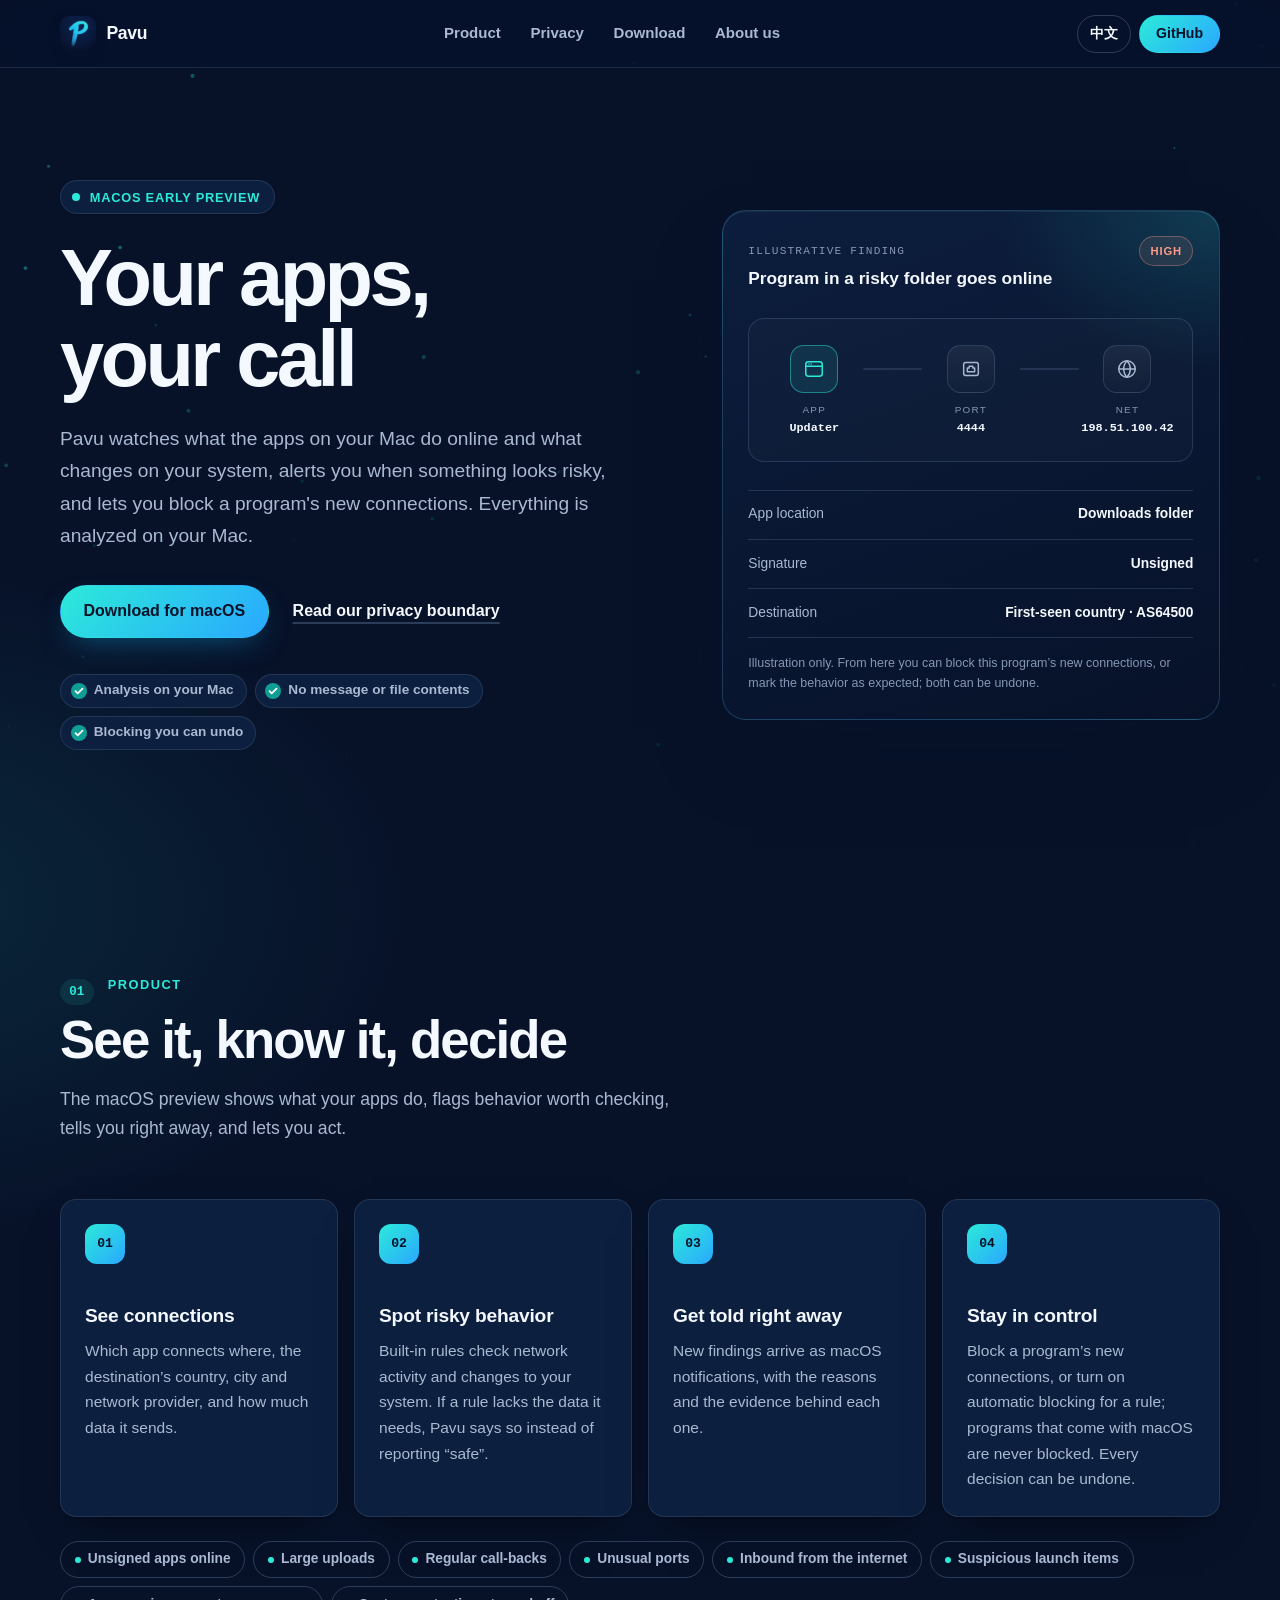
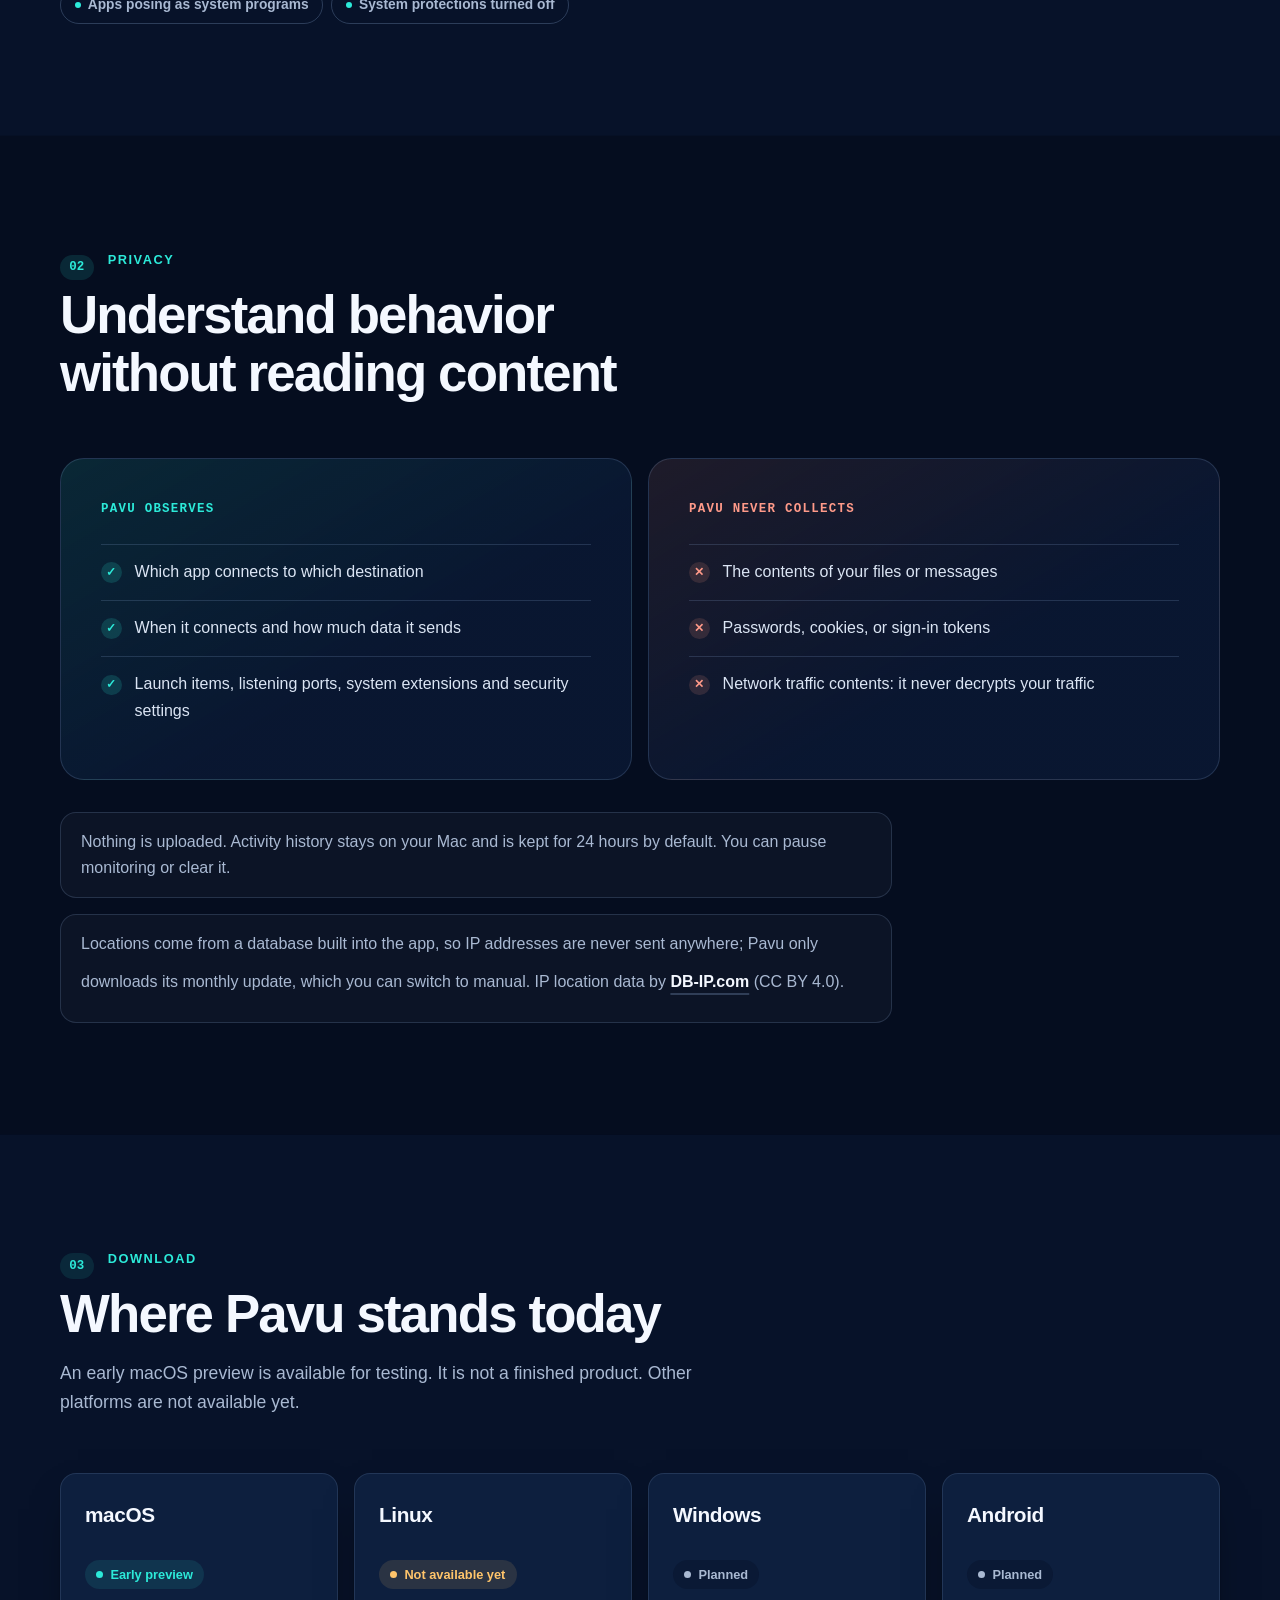
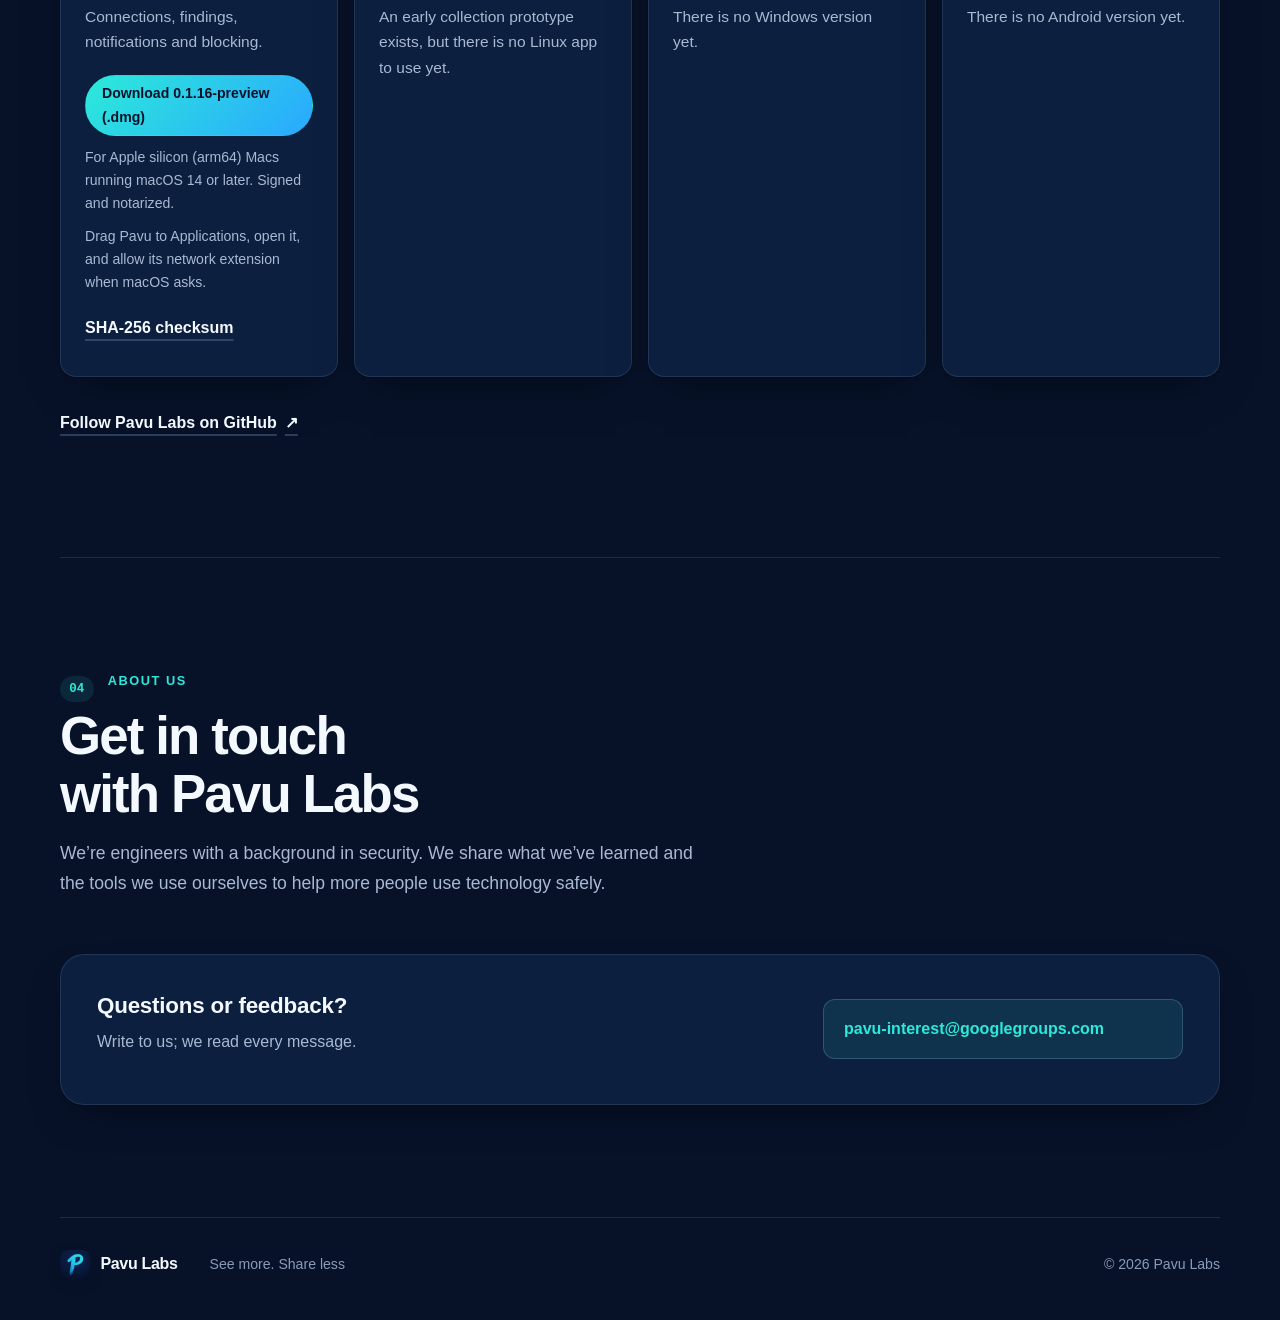
==== beta/index.html @ ab591bc4 "fix: describe blocking as blocking a program's new connections Co-Authored-By: Claude Opus 5.5 <nore" ====
<!doctype html>
<html lang="en">
  <head>
    <meta charset="utf-8" />
    <meta name="viewport" content="width=device-width, initial-scale=1" />
    <meta name="theme-color" content="#071229" />
    <meta
      name="description"
      content="Pavu watches what the apps on your Mac do online, alerts you to risky behavior, and lets you block a program's new connections. Analysis stays on your Mac."
    />
    <meta name="robots" content="noindex" />
    <title>Pavu — Local-first application security</title>
    <link rel="canonical" href="https://pavu.cn/" />
    <meta property="og:url" content="https://pavu.cn/" />
    <link rel="icon" type="image/png" href="../assets/pavu-brush-favicon.png" />
    <link rel="stylesheet" href="styles.css" />
    <script defer src="../app.js"></script>
  </head>
  <body>
    <canvas class="network-background" aria-hidden="true"></canvas>
    <a class="skip-link" href="#main" data-en="Skip to content" data-zh="跳到正文">Skip to content</a>

    <header class="site-header">
      <a class="brand" href="#top" aria-label="Pavu home">
        <img src="../assets/pavu-brush-icon.png" alt="" width="40" height="40" />
        <span>Pavu</span>
      </a>
      <nav aria-label="Primary navigation">
        <a href="#product" data-en="Product" data-zh="产品">Product</a>
        <a href="#privacy" data-en="Privacy" data-zh="隐私">Privacy</a>
        <a href="#download" data-en="Download" data-zh="下载">Download</a>
        <a href="#about" data-en="About us" data-zh="关于我们">About us</a>
      </nav>
      <div class="header-actions">
        <button class="language-button" type="button" aria-label="Switch language">中文</button>
        <a class="button button-small" href="https://github.com/pavulabs" rel="noreferrer">GitHub</a>
      </div>
    </header>

    <main id="main">
      <section class="hero" id="top">
        <div class="hero-copy">
          <div class="eyebrow">
            <span class="pulse" aria-hidden="true"></span>
            <span data-en="macOS early preview" data-zh="macOS 早期预览版">macOS early preview</span>
          </div>
          <h1 data-en="Your apps, your call" data-zh="你的应用，你说了算">Your apps, your call</h1>
          <p class="hero-lede" data-en="Pavu watches what the apps on your Mac do online and what changes on your system, alerts you when something looks risky, and lets you block a program's new connections. Everything is analyzed on your Mac." data-zh="Pavu 监测 Mac 上各个应用的联网活动和系统变化，发现风险时提醒你，并可以阻断某个程序的新连接。所有分析都在你的 Mac 本机完成。">
            Pavu watches what the apps on your Mac do online and what changes on your system, alerts you when something looks risky, and lets you block a program's new connections. Everything is analyzed on your Mac.
          </p>
          <div class="hero-actions">
            <a class="button" href="#download" data-en="Download for macOS" data-zh="下载 macOS 版">Download for macOS</a>
            <a class="text-link" href="#privacy" data-en="Read our privacy boundary" data-zh="查看隐私边界">Read our privacy boundary</a>
          </div>
          <ul class="trust-list" aria-label="Product principles">
            <li data-en="Analysis on your Mac" data-zh="在 Mac 本机分析">Analysis on your Mac</li>
            <li data-en="No message or file contents" data-zh="不读取消息或文件正文">No message or file contents</li>
            <li data-en="Blocking you can undo" data-zh="阻断随时可撤销">Blocking you can undo</li>
          </ul>
        </div>

        <div class="signal-console">
          <div class="console-topbar">
            <div>
              <span class="console-kicker" data-en="ILLUSTRATIVE FINDING" data-zh="风险发现示意">ILLUSTRATIVE FINDING</span>
              <strong data-en="Program in a risky folder goes online" data-zh="可疑目录中的程序联网">Program in a risky folder goes online</strong>
            </div>
            <span class="severity" data-en="HIGH" data-zh="高">HIGH</span>
          </div>

          <div class="flow-map" aria-hidden="true">
            <div class="flow-node app-node">
              <span class="node-icon">A</span>
              <div><small data-en="APP" data-zh="应用">APP</small><b>Updater</b></div>
            </div>
            <span class="flow-line"></span>
            <div class="flow-node file-node port-node">
              <span class="node-icon">P</span>
              <div><small data-en="PORT" data-zh="端口">PORT</small><b>4444</b></div>
            </div>
            <span class="flow-line"></span>
            <div class="flow-node net-node">
              <span class="node-icon">N</span>
              <div><small data-en="NET" data-zh="网络">NET</small><b>198.51.100.42</b></div>
            </div>
          </div>

          <div class="evidence-list">
            <div><span data-en="App location" data-zh="应用位置">App location</span><b data-en="Downloads folder" data-zh="下载目录">Downloads folder</b></div>
            <div><span data-en="Signature" data-zh="签名">Signature</span><b data-en="Unsigned" data-zh="未签名">Unsigned</b></div>
            <div><span data-en="Destination" data-zh="目的地">Destination</span><b data-en="First-seen country · AS64500" data-zh="首次出现的国家 · AS64500">First-seen country · AS64500</b></div>
          </div>

          <p class="console-note" data-en="Illustration only. From here you can block this program’s new connections, or mark the behavior as expected; both can be undone." data-zh="仅为示意。你可以在这里禁止该程序新建连接，或认可这是预期行为；两者都可以撤销。">Illustration only. From here you can block this program’s new connections, or mark the behavior as expected; both can be undone.</p>
        </div>
      </section>

      <section class="section product-section" id="product">
        <div class="section-heading">
          <span class="section-index">01</span>
          <div>
            <p class="section-label" data-en="PRODUCT" data-zh="产品">PRODUCT</p>
            <h2 data-en="See it, know it, decide" data-zh="看得见，知道风险，自己决定">See it, know it, decide</h2>
            <p data-en="The macOS preview shows what your apps do, flags behavior worth checking, tells you right away, and lets you act." data-zh="macOS 预览版让你看清应用在做什么，提示值得核实的行为，第一时间提醒你，并让你直接处理。">
              The macOS preview shows what your apps do, flags behavior worth checking, tells you right away, and lets you act.
            </p>
          </div>
        </div>

        <div class="feature-grid">
          <article>
            <span class="feature-number">01</span>
            <h3 data-en="See connections" data-zh="查看联网活动">See connections</h3>
            <p data-en="Which app connects where, the destination’s country, city and network provider, and how much data it sends." data-zh="哪个应用连到哪里，目的地所在的国家、城市和网络运营商，以及发送了多少数据。">Which app connects where, the destination’s country, city and network provider, and how much data it sends.</p>
          </article>
          <article>
            <span class="feature-number">02</span>
            <h3 data-en="Spot risky behavior" data-zh="发现可疑行为">Spot risky behavior</h3>
            <p data-en="Built-in rules check network activity and changes to your system. If a rule lacks the data it needs, Pavu says so instead of reporting “safe”." data-zh="内置规则检查联网活动和系统变化。规则缺少所需数据时，Pavu 会如实说明，而不是显示“安全”。">Built-in rules check network activity and changes to your system. If a rule lacks the data it needs, Pavu says so instead of reporting “safe”.</p>
          </article>
          <article>
            <span class="feature-number">03</span>
            <h3 data-en="Get told right away" data-zh="第一时间提醒">Get told right away</h3>
            <p data-en="New findings arrive as macOS notifications, with the reasons and the evidence behind each one." data-zh="新发现以 macOS 通知提醒你，并说明判断依据和证据。">New findings arrive as macOS notifications, with the reasons and the evidence behind each one.</p>
          </article>
          <article>
            <span class="feature-number">04</span>
            <h3 data-en="Stay in control" data-zh="由你决定下一步">Stay in control</h3>
            <p data-en="Block a program’s new connections, or turn on automatic blocking for a rule; programs that come with macOS are never blocked. Every decision can be undone." data-zh="禁止某个程序新建连接，或为某条规则开启自动阻断；macOS 自带的程序不会被阻断。所有决定都可以撤销。">Block a program’s new connections, or turn on automatic blocking for a rule; programs that come with macOS are never blocked. Every decision can be undone.</p>
          </article>
        </div>

        <div class="rule-strip">
          <span data-en="Unsigned apps online" data-zh="未签名程序联网">Unsigned apps online</span>
          <span data-en="Large uploads" data-zh="大量上传">Large uploads</span>
          <span data-en="Regular call-backs" data-zh="周期性回连">Regular call-backs</span>
          <span data-en="Unusual ports" data-zh="非常用端口">Unusual ports</span>
          <span data-en="Inbound from the internet" data-zh="公网入站连接">Inbound from the internet</span>
          <span data-en="Suspicious launch items" data-zh="可疑自启动项">Suspicious launch items</span>
          <span data-en="Apps posing as system programs" data-zh="冒充系统程序">Apps posing as system programs</span>
          <span data-en="System protections turned off" data-zh="系统防护被关闭">System protections turned off</span>
        </div>
      </section>

      <section class="section privacy-section" id="privacy">
        <div class="section-heading compact">
          <span class="section-index">02</span>
          <div>
            <p class="section-label" data-en="PRIVACY" data-zh="隐私">PRIVACY</p>
            <h2 data-en="Understand behavior without reading content" data-zh="了解行为，不读取内容">Understand behavior without reading content</h2>
          </div>
        </div>

        <div class="boundary-grid">
          <article class="boundary-card collect">
            <p class="boundary-label" data-en="PAVU OBSERVES" data-zh="PAVU 观察">PAVU OBSERVES</p>
            <ul>
              <li data-en="Which app connects to which destination" data-zh="哪个应用连接到哪里">Which app connects to which destination</li>
              <li data-en="When it connects and how much data it sends" data-zh="何时联网、发送了多少数据">When it connects and how much data it sends</li>
              <li data-en="Launch items, listening ports, system extensions and security settings" data-zh="自启动项、监听端口、系统扩展和安全设置">Launch items, listening ports, system extensions and security settings</li>
            </ul>
          </article>
          <article class="boundary-card never">
            <p class="boundary-label" data-en="PAVU NEVER COLLECTS" data-zh="PAVU 不采集">PAVU NEVER COLLECTS</p>
            <ul>
              <li data-en="The contents of your files or messages" data-zh="文件或消息正文">The contents of your files or messages</li>
              <li data-en="Passwords, cookies, or sign-in tokens" data-zh="密码、Cookie 或登录令牌">Passwords, cookies, or sign-in tokens</li>
              <li data-en="Network traffic contents: it never decrypts your traffic" data-zh="网络通信正文：Pavu 不解密你的通信">Network traffic contents: it never decrypts your traffic</li>
            </ul>
          </article>
        </div>
        <p class="retention-note" data-en="Nothing is uploaded. Activity history stays on your Mac and is kept for 24 hours by default. You can pause monitoring or clear it." data-zh="不上传任何数据。活动记录留在你的 Mac 上，默认保留 24 小时。你可以暂停监控或清除记录。">
          Nothing is uploaded. Activity history stays on your Mac and is kept for 24 hours by default. You can pause monitoring or clear it.
        </p>
        <p class="retention-note"><span data-en="Locations come from a database built into the app, so IP addresses are never sent anywhere; Pavu only downloads its monthly update, which you can switch to manual. IP location data by" data-zh="位置信息来自应用内置的数据库，IP 地址不会发往任何地方；Pavu 只会下载它的每月更新，你也可以改为手动更新。IP 位置数据来自">Locations come from a database built into the app, so IP addresses are never sent anywhere; Pavu only downloads its monthly update, which you can switch to manual. IP location data by</span> <a class="text-link" href="https://db-ip.com" rel="noreferrer">DB-IP.com</a> (CC BY 4.0).</p>
      </section>

      <section class="section open-source-section" id="download">
        <div class="section-heading compact">
          <span class="section-index">03</span>
          <div>
            <p class="section-label" data-en="DOWNLOAD" data-zh="下载">DOWNLOAD</p>
            <h2 data-en="Where Pavu stands today" data-zh="Pavu 目前进展到哪一步">Where Pavu stands today</h2>
            <p data-en="An early macOS preview is available for testing. It is not a finished product. Other platforms are not available yet." data-zh="macOS 早期预览版已可下载试用，还不是正式产品。其他平台暂不可用。">
              An early macOS preview is available for testing. It is not a finished product. Other platforms are not available yet.
            </p>
          </div>
        </div>

        <div class="platform-grid">
          <article>
            <span class="platform-mark">macOS</span>
            <strong data-en="Early preview" data-zh="早期预览版">Early preview</strong>
            <p data-en="Connections, findings, notifications and blocking." data-zh="联网活动、风险发现、通知和阻断。">Connections, findings, notifications and blocking.</p>
            <div class="platform-download">
              <a class="button button-small" href="../downloads/Pavu-0.1.16-preview-arm64.dmg" download data-en="Download 0.1.16-preview (.dmg)" data-zh="下载 0.1.16-preview（.dmg）">Download 0.1.16-preview (.dmg)</a>
              <p data-en="For Apple silicon (arm64) Macs running macOS 14 or later. Signed and notarized." data-zh="适用于搭载 Apple 芯片（arm64）、运行 macOS 14 或更高版本的 Mac。已签名并通过 Apple 公证。">For Apple silicon (arm64) Macs running macOS 14 or later. Signed and notarized.</p>
              <p data-en="Drag Pavu to Applications, open it, and allow its network extension when macOS asks." data-zh="将 Pavu 拖到“应用程序”文件夹后打开，并在 macOS 提示时允许它的网络扩展。">Drag Pavu to Applications, open it, and allow its network extension when macOS asks.</p>
              <a class="text-link" href="../downloads/Pavu-0.1.16-preview-arm64.dmg.sha256" data-en="SHA-256 checksum" data-zh="SHA-256 校验值">SHA-256 checksum</a>
            </div>
          </article>
          <article>
            <span class="platform-mark">Linux</span>
            <strong data-en="Not available yet" data-zh="暂不可用">Not available yet</strong>
            <p data-en="An early collection prototype exists, but there is no Linux app to use yet." data-zh="已有早期采集原型，但还没有可使用的 Linux 应用。">An early collection prototype exists, but there is no Linux app to use yet.</p>
          </article>
          <article>
            <span class="platform-mark">Windows</span>
            <strong data-en="Planned" data-zh="规划中">Planned</strong>
            <p data-en="There is no Windows version yet." data-zh="目前没有 Windows 版本。">There is no Windows version yet.</p>
          </article>
          <article>
            <span class="platform-mark">Android</span>
            <strong data-en="Planned" data-zh="规划中">Planned</strong>
            <p data-en="There is no Android version yet." data-zh="目前没有 Android 版本。">There is no Android version yet.</p>
          </article>
        </div>

        <a class="open-source-link" href="https://github.com/pavulabs" rel="noreferrer">
          <span data-en="Follow Pavu Labs on GitHub" data-zh="在 GitHub 关注 Pavu Labs">Follow Pavu Labs on GitHub</span>
          <span aria-hidden="true">↗</span>
        </a>
      </section>

      <section class="section about-section" id="about" aria-labelledby="about-heading">
        <div class="section-heading compact">
          <span class="section-index">04</span>
          <div>
            <p class="section-label" data-en="ABOUT US" data-zh="关于我们">ABOUT US</p>
            <h2 id="about-heading" data-en="Get in touch with Pavu Labs" data-zh="联系 Pavu Labs">Get in touch with Pavu Labs</h2>
            <p data-en="We’re engineers with a background in security. We share what we’ve learned and the tools we use ourselves to help more people use technology safely." data-zh="我们是一群有安全背景的工程师。我们分享实践中积累的安全知识，也开放自己日常使用的工具，希望帮助更多人更安全地使用技术。">We’re engineers with a background in security. We share what we’ve learned and the tools we use ourselves to help more people use technology safely.</p>
          </div>
        </div>
        <div class="contact-card">
          <h3 data-en="Questions or feedback?" data-zh="有问题或建议？">Questions or feedback?</h3>
          <p data-en="Write to us; we read every message." data-zh="欢迎来信，每封邮件我们都会看。">Write to us; we read every message.</p>
          <a class="contact-address" href="mailto:pavu-interest@googlegroups.com">pavu-interest@googlegroups.com</a>
        </div>
      </section>
    </main>

    <footer>
      <div class="brand footer-brand">
        <img src="../assets/pavu-brush-icon.png" alt="" width="34" height="34" />
        <span>Pavu Labs</span>
      </div>
      <p data-en="See more. Share less" data-zh="看得更多，分享更少">See more. Share less</p>
      <p>© <span id="year"></span> Pavu Labs</p>
    </footer>
  </body>
</html>
---- beta/styles.css ----
/*
 * Pavu Labs site styles.
 * Dark navy theme with cyan accents, matching the original site palette and
 * the app icon.
 */

:root {
  color-scheme: dark;
  --max: 1160px;
  --gutter: clamp(1rem, 4vw, 2rem);
  --radius: 1rem;
  --radius-lg: 1.5rem;

  /* Always-dark surfaces */
  --navy: #071229;
  --navy-2: #0c1d3d;
  --navy-ink: #f4f8ff;
  --navy-muted: #a9b9d2;
  --navy-faint: #8597b4;
  --navy-line: rgba(142, 172, 214, 0.2);
  --cyan: #2cead9;
  --sky: #2aa8ff;
  --coral: #ff9a89;

  /* The original site palette: deep navy with cyan accents. */
  --bg: #071229;
  --surface: #0d1f3e;
  --surface-2: #0a1935;
  --ink: #f4f8ff;
  --muted: #a9b9d2;
  --faint: #8a9bb8;
  --line: rgba(142, 172, 214, 0.16);
  --line-strong: rgba(142, 172, 214, 0.28);
  --accent: #2cead9;
  --accent-soft: rgba(44, 234, 217, 0.1);
  --blue: #5bb8ff;
  --warn: #ffc56b;
  --warn-soft: rgba(255, 197, 107, 0.12);
  --shadow: 0 1px 2px rgba(0, 0, 0, 0.3), 0 18px 40px -18px rgba(0, 0, 0, 0.6);
  --header-bg: rgba(7, 18, 41, 0.8);
  --canvas-opacity: 1;

  --font-sans: Inter, ui-sans-serif, -apple-system, BlinkMacSystemFont, "Segoe UI", "PingFang SC",
    "Hiragino Sans GB", "Microsoft YaHei", "Noto Sans CJK SC", sans-serif;
  --font-mono: ui-monospace, SFMono-Regular, Menlo, Consolas, monospace;
}

.privacy-section {
  --navy: #050d1f;
}

*,
*::before,
*::after {
  box-sizing: border-box;
}

html {
  scroll-behavior: smooth;
  scroll-padding-top: 6rem;
  -webkit-text-size-adjust: 100%;
}

body {
  position: relative;
  isolation: isolate;
  margin: 0;
  overflow-x: hidden;
  color: var(--ink);
  background:
    radial-gradient(60rem 36rem at 85% -10%, rgba(42, 168, 255, 0.14), transparent 70%),
    radial-gradient(48rem 30rem at -10% 20%, rgba(44, 234, 217, 0.1), transparent 70%),
    var(--bg);
  background-repeat: no-repeat;
  font-family: var(--font-sans);
  font-size: 1rem;
  line-height: 1.65;
  -webkit-font-smoothing: antialiased;
  text-rendering: optimizeLegibility;
}

.network-background {
  position: fixed;
  z-index: 0;
  inset: 0;
  width: 100%;
  height: 100%;
  opacity: var(--canvas-opacity);
  pointer-events: none;
  -webkit-mask-image: linear-gradient(to bottom, #000 0%, rgba(0, 0, 0, 0.35) 55%, transparent 100%);
  mask-image: linear-gradient(to bottom, #000 0%, rgba(0, 0, 0, 0.35) 55%, transparent 100%);
}

main,
footer {
  position: relative;
  z-index: 1;
}

a {
  color: inherit;
}

button,
a {
  -webkit-tap-highlight-color: transparent;
}

:focus-visible {
  outline: 2px solid var(--blue);
  outline-offset: 3px;
  border-radius: 0.35rem;
}

img {
  max-width: 100%;
}

h1,
h2,
h3,
p {
  margin-top: 0;
  overflow-wrap: break-word;
}

/* ---------- Skip link ---------- */

.skip-link {
  position: fixed;
  left: 1rem;
  top: -4rem;
  z-index: 100;
  padding: 0.65rem 1rem;
  border-radius: 0.6rem;
  background: var(--ink);
  color: var(--bg);
  font-weight: 650;
  text-decoration: none;
  transition: top 160ms ease;
}

.skip-link:focus {
  top: 1rem;
}

/* ---------- Header ---------- */

.site-header {
  position: sticky;
  z-index: 20;
  top: 0;
  display: grid;
  min-height: 68px;
  padding: 0 max(var(--gutter), calc((100% - var(--max)) / 2));
  grid-template-columns: auto 1fr auto;
  align-items: center;
  gap: 1.5rem;
  border-bottom: 1px solid var(--line);
  background: var(--header-bg);
  -webkit-backdrop-filter: saturate(160%) blur(16px);
  backdrop-filter: saturate(160%) blur(16px);
}

.brand {
  display: inline-flex;
  align-items: center;
  gap: 0.65rem;
  color: var(--ink);
  font-size: 1.1rem;
  font-weight: 760;
  letter-spacing: -0.02em;
  text-decoration: none;
}

.brand img {
  width: 36px;
  height: 36px;
  border-radius: 24%;
  box-shadow: 0 4px 12px rgba(7, 18, 41, 0.2);
}

nav {
  display: flex;
  justify-content: center;
  gap: 0.25rem;
}

nav a {
  padding: 0.45rem 0.8rem;
  border-radius: 999px;
  color: var(--muted);
  font-size: 0.94rem;
  font-weight: 550;
  text-decoration: none;
  white-space: nowrap;
  transition: color 160ms ease, background-color 160ms ease;
}

nav a:hover,
nav a:focus-visible {
  background: var(--accent-soft);
  color: var(--ink);
}

.header-actions {
  display: flex;
  align-items: center;
  gap: 0.5rem;
}

.language-button {
  min-width: 3.25rem;
  min-height: 38px;
  padding: 0 0.75rem;
  border: 1px solid var(--line-strong);
  border-radius: 999px;
  background: transparent;
  color: var(--ink);
  font: inherit;
  font-size: 0.88rem;
  font-weight: 600;
  cursor: pointer;
  transition: background-color 160ms ease, border-color 160ms ease;
}

.language-button:hover {
  border-color: var(--accent);
  background: var(--accent-soft);
}

/* ---------- Buttons and links ---------- */

.button {
  display: inline-flex;
  min-height: 48px;
  align-items: center;
  justify-content: center;
  gap: 0.5rem;
  border: 1px solid transparent;
  border-radius: 999px;
  padding: 0.75rem 1.4rem;
  background: linear-gradient(135deg, var(--cyan), var(--sky));
  box-shadow: 0 12px 30px -12px rgba(18, 162, 228, 0.5);
  color: var(--navy);
  font-weight: 680;
  text-decoration: none;
  transition: transform 160ms ease, box-shadow 160ms ease;
}

.button:hover {
  transform: translateY(-1px);
  box-shadow: 0 14px 30px -10px rgba(11, 22, 48, 0.6);
}

.button-small {
  min-height: 38px;
  padding: 0.4rem 1rem;
  box-shadow: none;
  font-size: 0.88rem;
}

.button-small:hover {
  box-shadow: none;
}

.text-link {
  display: inline-flex;
  min-height: 48px;
  align-items: center;
  color: var(--ink);
  font-weight: 620;
  text-decoration: underline;
  text-decoration-color: var(--line-strong);
  text-decoration-thickness: 1.5px;
  text-underline-offset: 0.35em;
  transition: text-decoration-color 160ms ease;
}

.text-link:hover {
  text-decoration-color: var(--accent);
}

/* ---------- Hero ---------- */

.hero {
  display: grid;
  width: min(calc(100% - 2 * var(--gutter)), var(--max));
  margin: 0 auto;
  padding: clamp(3.5rem, 9vw, 7rem) 0 clamp(4rem, 9vw, 7rem);
  grid-template-columns: minmax(0, 1.08fr) minmax(0, 0.92fr);
  align-items: center;
  gap: clamp(2.5rem, 6vw, 5.5rem);
}

.eyebrow {
  display: inline-flex;
  align-items: center;
  gap: 0.6rem;
  margin-bottom: 1.5rem;
  padding: 0.35rem 0.85rem 0.35rem 0.7rem;
  border: 1px solid var(--line);
  border-radius: 999px;
  background: var(--surface);
  box-shadow: var(--shadow);
  color: var(--accent);
  font-size: 0.8rem;
  font-weight: 700;
  letter-spacing: 0.06em;
  text-transform: uppercase;
}

.pulse {
  width: 8px;
  height: 8px;
  flex: none;
  border-radius: 50%;
  background: var(--accent);
  box-shadow: 0 0 0 0 rgba(13, 160, 150, 0.45);
  animation: pulse 2.4s infinite;
}

@keyframes pulse {
  70% { box-shadow: 0 0 0 8px rgba(13, 160, 150, 0); }
  100% { box-shadow: 0 0 0 0 rgba(13, 160, 150, 0); }
}

h1 {
  max-width: 13ch;
  margin-bottom: 1.4rem;
  font-size: clamp(2.6rem, 6.2vw, 5.2rem);
  font-weight: 780;
  letter-spacing: -0.045em;
  line-height: 1.02;
  text-wrap: balance;
}

:lang(zh-CN) h1 {
  letter-spacing: -0.01em;
  line-height: 1.12;
}

.hero-lede {
  max-width: 36rem;
  margin-bottom: 2rem;
  color: var(--muted);
  font-size: clamp(1.06rem, 1.5vw, 1.22rem);
  line-height: 1.7;
}

.hero-actions {
  display: flex;
  flex-wrap: wrap;
  align-items: center;
  gap: 0.75rem 1.5rem;
}

.trust-list {
  display: flex;
  flex-wrap: wrap;
  gap: 0.5rem;
  margin: 2.25rem 0 0;
  padding: 0;
  list-style: none;
}

.trust-list li {
  display: inline-flex;
  align-items: center;
  gap: 0.45rem;
  padding: 0.3rem 0.75rem 0.3rem 0.6rem;
  border: 1px solid var(--line);
  border-radius: 999px;
  background: var(--surface);
  color: var(--muted);
  font-size: 0.85rem;
  font-weight: 550;
}

.trust-list li::before {
  width: 1rem;
  height: 1rem;
  flex: none;
  border-radius: 50%;
  background:
    url("data:image/svg+xml,%3Csvg xmlns='http://www.w3.org/2000/svg' viewBox='0 0 16 16'%3E%3Cpath d='M4.5 8.2l2.2 2.2 4.8-4.8' fill='none' stroke='%23ffffff' stroke-width='1.8' stroke-linecap='round' stroke-linejoin='round'/%3E%3C/svg%3E")
      center / 100% no-repeat,
    #0e9e93;
  content: "";
}

/* ---------- Illustrative finding (always dark) ---------- */

.signal-console {
  position: relative;
  overflow: hidden;
  padding: clamp(1.25rem, 3vw, 1.6rem);
  border: 1px solid rgba(89, 210, 255, 0.22);
  border-radius: var(--radius-lg);
  background:
    radial-gradient(20rem 14rem at 100% 0%, rgba(44, 234, 217, 0.16), transparent 70%),
    linear-gradient(160deg, var(--navy-2), var(--navy));
  box-shadow: 0 40px 80px -30px rgba(7, 18, 41, 0.55), inset 0 1px rgba(255, 255, 255, 0.06);
  color: var(--navy-ink);
}

.console-topbar {
  display: flex;
  align-items: flex-start;
  justify-content: space-between;
  gap: 1rem;
}

.console-topbar strong {
  display: block;
  margin-top: 0.25rem;
  font-size: 1.08rem;
  line-height: 1.35;
}

.console-kicker {
  color: var(--navy-faint);
  font-family: var(--font-mono);
  font-size: 0.7rem;
  letter-spacing: 0.1em;
}

.severity {
  flex: none;
  border: 1px solid rgba(255, 154, 137, 0.35);
  border-radius: 999px;
  padding: 0.28rem 0.65rem;
  background: rgba(255, 154, 137, 0.1);
  color: var(--coral);
  font-size: 0.7rem;
  font-weight: 800;
  letter-spacing: 0.08em;
}

.flow-map {
  display: grid;
  margin: 1.75rem 0;
  padding: 1.6rem 1rem 1.4rem;
  grid-template-columns: 1fr minmax(1.5rem, 0.6fr) 1fr minmax(1.5rem, 0.6fr) 1fr;
  align-items: start;
  border: 1px solid var(--navy-line);
  border-radius: var(--radius);
  background: rgba(255, 255, 255, 0.02);
}

.flow-node {
  display: flex;
  min-width: 0;
  flex-direction: column;
  align-items: center;
  gap: 0.6rem;
  text-align: center;
}

/* The letter inside each node is decorative (the map is aria-hidden); a line
   icon replaces it visually. */
.node-icon {
  position: relative;
  display: block;
  width: 48px;
  height: 48px;
  border: 1px solid var(--navy-line);
  border-radius: 0.85rem;
  background: linear-gradient(180deg, rgba(255, 255, 255, 0.06), rgba(255, 255, 255, 0.015));
  color: var(--navy-muted);
  font-size: 0;
}

.node-icon::before {
  position: absolute;
  top: calc(50% - 11px);
  left: calc(50% - 11px);
  width: 22px;
  height: 22px;
  background: currentColor;
  -webkit-mask: var(--icon) center / contain no-repeat;
  mask: var(--icon) center / contain no-repeat;
  content: "";
}

.app-node .node-icon {
  --icon: url("data:image/svg+xml,%3Csvg xmlns='http://www.w3.org/2000/svg' viewBox='0 0 24 24' fill='none' stroke='%23000' stroke-width='1.6' stroke-linecap='round' stroke-linejoin='round'%3E%3Crect x='3' y='4' width='18' height='16' rx='3'/%3E%3Cpath d='M3 9h18M6.5 6.5h.01M9 6.5h.01'/%3E%3C/svg%3E");
  border-color: rgba(44, 234, 217, 0.45);
  background: rgba(44, 234, 217, 0.1);
  color: var(--cyan);
}

.file-node .node-icon {
  --icon: url("data:image/svg+xml,%3Csvg xmlns='http://www.w3.org/2000/svg' viewBox='0 0 24 24' fill='none' stroke='%23000' stroke-width='1.6' stroke-linecap='round' stroke-linejoin='round'%3E%3Cpath d='M3 7.5A2.5 2.5 0 0 1 5.5 5H9l2 2h7.5A2.5 2.5 0 0 1 21 9.5v7a2.5 2.5 0 0 1-2.5 2.5h-13A2.5 2.5 0 0 1 3 16.5z'/%3E%3C/svg%3E");
  animation: file-active 6s ease-in-out infinite;
}

.net-node .node-icon {
  --icon: url("data:image/svg+xml,%3Csvg xmlns='http://www.w3.org/2000/svg' viewBox='0 0 24 24' fill='none' stroke='%23000' stroke-width='1.6' stroke-linecap='round' stroke-linejoin='round'%3E%3Ccircle cx='12' cy='12' r='9'/%3E%3Cpath d='M3 12h18M12 3c2.4 2.5 3.6 5.5 3.6 9s-1.2 6.5-3.6 9c-2.4-2.5-3.6-5.5-3.6-9S9.6 5.5 12 3z'/%3E%3C/svg%3E");
  animation: net-active 6s ease-in-out infinite;
}

.flow-node small {
  display: block;
  color: var(--navy-faint);
  font-size: 0.62rem;
  letter-spacing: 0.12em;
}

.flow-node b {
  display: block;
  overflow: hidden;
  max-width: 100%;
  font-family: var(--font-mono);
  font-size: 0.74rem;
  font-weight: 600;
  text-overflow: ellipsis;
  white-space: nowrap;
}

/* Connectors fill in sequence, tracing app -> file -> network, then reset. */
.flow-line {
  position: relative;
  height: 2px;
  margin-top: 23px;
  overflow: hidden;
  border-radius: 2px;
  background: rgba(142, 172, 214, 0.16);
}

.flow-line::after {
  position: absolute;
  inset: 0;
  background: linear-gradient(90deg, var(--cyan), var(--sky));
  content: "";
  transform: scaleX(0);
  transform-origin: left;
  animation: trace-first 6s ease-in-out infinite;
}

.flow-line ~ .flow-line::after {
  background: linear-gradient(90deg, var(--sky), var(--coral));
  animation-name: trace-second;
}

@keyframes trace-first {
  0%, 5% { transform: scaleX(0); opacity: 1; }
  22%, 82% { transform: scaleX(1); opacity: 1; }
  100% { transform: scaleX(1); opacity: 0; }
}

@keyframes trace-second {
  0%, 30% { transform: scaleX(0); opacity: 1; }
  47%, 82% { transform: scaleX(1); opacity: 1; }
  100% { transform: scaleX(1); opacity: 0; }
}

@keyframes file-active {
  0%, 20%, 92%, 100% { border-color: var(--navy-line); color: var(--navy-muted); }
  25%, 82% { border-color: rgba(42, 168, 255, 0.5); color: var(--sky); }
}

@keyframes net-active {
  0%, 45%, 92%, 100% { border-color: var(--navy-line); background: rgba(255, 255, 255, 0.03); color: var(--navy-muted); }
  50%, 82% { border-color: rgba(255, 154, 137, 0.55); background: rgba(255, 154, 137, 0.1); color: var(--coral); }
}

.evidence-list div {
  display: flex;
  justify-content: space-between;
  gap: 1rem;
  padding: 0.8rem 0;
  border-bottom: 1px solid var(--navy-line);
  color: var(--navy-muted);
  font-size: 0.86rem;
}

.evidence-list div:first-child {
  border-top: 1px solid var(--navy-line);
}

.evidence-list b {
  color: var(--navy-ink);
  font-weight: 630;
  text-align: right;
}

.console-note {
  margin: 1rem 0 0;
  color: var(--navy-faint);
  font-size: 0.78rem;
  line-height: 1.55;
}

/* ---------- Sections ---------- */

.section {
  width: min(calc(100% - 2 * var(--gutter)), var(--max));
  margin: 0 auto;
  padding: clamp(4.5rem, 10vw, 7rem) 0;
}

.section + .section {
  border-top: 1px solid var(--line);
}

.section-heading {
  max-width: 46rem;
  margin-bottom: clamp(2.5rem, 5vw, 3.5rem);
}

/* Index number and label share one line above the heading. */
.section-heading > div {
  display: contents;
}

.section-index {
  display: inline-grid;
  min-width: 2.1rem;
  height: 1.6rem;
  margin-right: 0.6rem;
  padding: 0 0.5rem;
  place-items: center;
  border-radius: 999px;
  background: var(--accent-soft);
  color: var(--accent);
  font-family: var(--font-mono);
  font-size: 0.78rem;
  font-weight: 700;
  vertical-align: middle;
}

.section-label {
  display: inline-block;
  margin-bottom: 1rem;
  color: var(--accent);
  font-size: 0.8rem;
  font-weight: 750;
  letter-spacing: 0.12em;
  vertical-align: middle;
}

h2 {
  max-width: 22ch;
  margin-bottom: 1rem;
  font-size: clamp(2rem, 4.2vw, 3.3rem);
  font-weight: 760;
  letter-spacing: -0.035em;
  line-height: 1.1;
  text-wrap: balance;
}

:lang(zh-CN) h2 {
  letter-spacing: -0.005em;
  line-height: 1.2;
}

.section-heading p:last-child,
.status-section p:not(.section-label) {
  max-width: 40rem;
  margin-bottom: 0;
  color: var(--muted);
  font-size: 1.1rem;
}

h3 {
  margin: 0 0 0.6rem;
  font-size: 1.2rem;
  font-weight: 700;
  letter-spacing: -0.01em;
  line-height: 1.3;
}

/* ---------- Product ---------- */

.feature-grid {
  display: grid;
  grid-template-columns: repeat(4, minmax(0, 1fr));
  gap: 1rem;
}

.feature-grid article {
  display: flex;
  flex-direction: column;
  padding: 1.5rem;
  border: 1px solid var(--line);
  border-radius: var(--radius);
  background: var(--surface);
  box-shadow: var(--shadow);
}

.feature-number {
  display: grid;
  width: 2.5rem;
  height: 2.5rem;
  margin-bottom: 2.5rem;
  place-items: center;
  border-radius: 0.75rem;
  background: linear-gradient(135deg, var(--cyan), var(--sky));
  color: var(--navy);
  font-family: var(--font-mono);
  font-size: 0.82rem;
  font-weight: 800;
}

.feature-grid p,
.architecture-flow p,
.platform-grid p {
  margin: 0;
  color: var(--muted);
  font-size: 0.97rem;
}

.rule-strip {
  display: flex;
  flex-wrap: wrap;
  align-items: center;
  gap: 0.5rem;
  margin-top: 1.5rem;
}

.rule-strip span {
  display: inline-flex;
  align-items: center;
  gap: 0.45rem;
  border: 1px solid var(--line-strong);
  border-radius: 999px;
  padding: 0.4rem 0.85rem;
  color: var(--muted);
  font-size: 0.86rem;
  font-weight: 550;
}

.rule-strip span::before {
  width: 6px;
  height: 6px;
  border-radius: 50%;
  background: var(--accent);
  content: "";
}

/* ---------- Privacy (dark band) ---------- */

.privacy-section {
  --line: var(--navy-line);
  color: var(--navy-ink);
  background: var(--navy);
  box-shadow: 0 0 0 100vmax var(--navy);
  clip-path: inset(0 -100vmax);
}

.section + .privacy-section,
.privacy-section + .section {
  border-top-color: transparent;
}

.privacy-section .section-index {
  background: rgba(44, 234, 217, 0.12);
  color: var(--cyan);
}

.privacy-section .section-label {
  color: var(--cyan);
}

.boundary-grid {
  display: grid;
  grid-template-columns: repeat(2, minmax(0, 1fr));
  gap: 1rem;
}

.boundary-card {
  padding: clamp(1.5rem, 4vw, 2.5rem);
  border: 1px solid var(--navy-line);
  border-radius: var(--radius-lg);
}

.boundary-card.collect {
  background: linear-gradient(150deg, rgba(44, 234, 217, 0.12), rgba(12, 29, 61, 0.6) 60%);
}

.boundary-card.never {
  background: linear-gradient(150deg, rgba(255, 154, 137, 0.1), rgba(12, 29, 61, 0.6) 60%);
}

.boundary-label {
  margin-bottom: 1.5rem;
  color: var(--cyan);
  font-family: var(--font-mono);
  font-size: 0.78rem;
  font-weight: 700;
  letter-spacing: 0.1em;
}

.never .boundary-label {
  color: var(--coral);
}

.boundary-card ul {
  margin: 0;
  padding: 0;
  list-style: none;
}

.boundary-card li {
  position: relative;
  padding: 0.9rem 0 0.9rem 2.1rem;
  border-top: 1px solid var(--navy-line);
  color: #dbe5f4;
}

.boundary-card li::before {
  position: absolute;
  top: 1.1rem;
  left: 0;
  display: grid;
  width: 1.3rem;
  height: 1.3rem;
  place-items: center;
  border-radius: 50%;
  background: rgba(44, 234, 217, 0.16);
  color: var(--cyan);
  font-size: 0.72rem;
  font-weight: 800;
  line-height: 1;
  content: "✓";
}

.never li::before {
  background: rgba(255, 154, 137, 0.14);
  color: var(--coral);
  content: "✕";
}

.retention-note {
  max-width: 52rem;
  margin: 1rem 0 0;
  padding: 1rem 1.25rem;
  border: 1px solid var(--navy-line);
  border-radius: var(--radius);
  background: rgba(255, 255, 255, 0.03);
  color: var(--navy-muted);
}

.boundary-grid + .retention-note {
  margin-top: 2rem;
}

/* ---------- How it works ---------- */

.architecture-flow {
  display: grid;
  grid-template-columns: minmax(0, 1fr) auto minmax(0, 1fr) auto minmax(0, 1fr);
  align-items: stretch;
  gap: 0.75rem;
}

.architecture-flow article {
  padding: 1.6rem;
  border: 1px solid var(--line);
  border-radius: var(--radius);
  background: var(--surface);
  box-shadow: var(--shadow);
}

.architecture-flow article > span {
  display: grid;
  width: 2.5rem;
  height: 2.5rem;
  margin-bottom: 2rem;
  place-items: center;
  border: 1.5px solid var(--accent);
  border-radius: 50%;
  color: var(--accent);
  font-family: var(--font-mono);
  font-size: 0.9rem;
  font-weight: 700;
}

.architecture-arrow {
  display: grid;
  place-items: center;
  color: var(--accent);
  font-size: 1.25rem;
}

/* ---------- Availability ---------- */

.platform-grid {
  display: grid;
  grid-template-columns: repeat(4, minmax(0, 1fr));
  gap: 1rem;
}

.platform-grid article {
  display: flex;
  flex-direction: column;
  padding: 1.5rem;
  border: 1px solid var(--line);
  border-radius: var(--radius);
  background: var(--surface);
  box-shadow: var(--shadow);
}

.platform-mark {
  margin-bottom: 1.75rem;
  color: var(--ink);
  font-size: 1.3rem;
  font-weight: 760;
  letter-spacing: -0.02em;
}

.platform-grid strong {
  display: inline-flex;
  align-self: flex-start;
  align-items: center;
  gap: 0.45rem;
  margin-bottom: 0.9rem;
  padding: 0.25rem 0.7rem;
  border-radius: 999px;
  background: var(--surface-2);
  color: var(--muted);
  font-size: 0.8rem;
  font-weight: 700;
}

.platform-grid strong::before {
  width: 7px;
  height: 7px;
  border-radius: 50%;
  background: currentColor;
  content: "";
}

/* Status colours follow card order: macOS is in testing, Linux is a prototype. */
.platform-grid article:nth-child(1) strong {
  background: var(--accent-soft);
  color: var(--accent);
}

.platform-grid article:nth-child(2) strong {
  background: var(--warn-soft);
  color: var(--warn);
}

.platform-download {
  display: flex;
  flex-direction: column;
  align-items: flex-start;
  gap: 0.6rem;
  margin-top: 1.25rem;
}

.platform-download p {
  font-size: 0.88rem;
}

.open-source-link {
  display: inline-flex;
  min-height: 44px;
  margin-top: 1.5rem;
  align-items: center;
  gap: 0.5rem;
  color: var(--ink);
  font-weight: 650;
  text-decoration: underline;
  text-decoration-color: var(--line-strong);
  text-decoration-thickness: 1.5px;
  text-underline-offset: 0.35em;
}

.open-source-link:hover {
  text-decoration-color: var(--accent);
}

/* ---------- About ---------- */

.contact-card {
  display: grid;
  padding: clamp(1.5rem, 4vw, 2.25rem);
  grid-template-columns: minmax(0, 1fr) minmax(0, 360px);
  grid-template-areas:
    "title address"
    "lead address"
    "note address";
  align-items: start;
  gap: 0 2.5rem;
  border: 1px solid var(--line);
  border-radius: var(--radius-lg);
  background: var(--surface);
  box-shadow: var(--shadow);
}

.contact-card h3 {
  grid-area: title;
  font-size: 1.4rem;
}

.contact-card p {
  grid-area: lead;
  margin-bottom: 0.75rem;
  color: var(--muted);
}

.contact-address {
  display: block;
  grid-area: address;
  align-self: center;
  width: 360px;
  max-width: 100%;
  height: auto;
  border: 1px solid rgba(11, 22, 48, 0.1);
  border-radius: 0.75rem;
}

.contact-card .contact-note {
  grid-area: note;
  max-width: 34rem;
  margin-bottom: 0;
  color: var(--faint);
  font-size: 0.88rem;
}

/* ---------- Status (dark band) ---------- */

.status-section {
  display: grid;
  margin-bottom: clamp(3rem, 6vw, 4.5rem);
  padding: clamp(2rem, 5vw, 3.5rem);
  grid-template-columns: minmax(0, 1fr) auto;
  align-items: center;
  gap: 2rem 3rem;
  border-radius: var(--radius-lg);
  background:
    radial-gradient(30rem 18rem at 100% 100%, rgba(44, 234, 217, 0.2), transparent 70%),
    radial-gradient(26rem 18rem at 0% 0%, rgba(42, 168, 255, 0.18), transparent 70%),
    var(--navy);
  color: var(--navy-ink);
}

.section + .status-section {
  border-top: 0;
}

.status-section .section-label {
  color: var(--cyan);
}

.status-section h2 {
  max-width: none;
}

.status-section p:not(.section-label) {
  color: var(--navy-muted);
}

.button-light {
  background: linear-gradient(135deg, var(--cyan), var(--sky));
  box-shadow: 0 12px 30px -12px rgba(44, 234, 217, 0.6);
  color: var(--navy);
  white-space: nowrap;
}

.button-light:focus-visible {
  outline-color: var(--cyan);
}

/* ---------- Footer ---------- */

footer {
  display: flex;
  flex-wrap: wrap;
  width: min(calc(100% - 2 * var(--gutter)), var(--max));
  margin: 0 auto;
  padding: 2rem 0 2.5rem;
  align-items: center;
  gap: 0.75rem 2rem;
  border-top: 1px solid var(--line);
  color: var(--faint);
  font-size: 0.88rem;
}

footer p {
  margin: 0;
}

footer p:last-child {
  margin-left: auto;
}

.footer-brand {
  font-size: 1rem;
}

.footer-brand img {
  width: 30px;
  height: 30px;
}

/* ---------- Responsive ---------- */

@media (max-width: 1080px) {
  .feature-grid,
  .platform-grid {
    grid-template-columns: repeat(2, minmax(0, 1fr));
  }
}

@media (max-width: 900px) {
  .site-header {
    grid-template-columns: minmax(0, 1fr) auto;
    row-gap: 0;
    padding-top: 0.6rem;
  }

  /* Keep every section reachable on small screens with a scrollable link row. */
  .site-header nav {
    order: 3;
    grid-column: 1 / -1;
    justify-content: flex-start;
    margin: 0.4rem calc(-1 * var(--gutter)) 0;
    padding: 0 var(--gutter) 0.55rem;
    overflow-x: auto;
    scrollbar-width: none;
  }

  .site-header nav::-webkit-scrollbar {
    display: none;
  }

  nav a {
    padding: 0.4rem 0.75rem;
    font-size: 0.9rem;
  }

  nav a:first-child {
    margin-left: -0.75rem;
  }

  html {
    scroll-padding-top: 8rem;
  }

  .hero {
    grid-template-columns: 1fr;
  }

  .signal-console {
    max-width: 640px;
  }

  .boundary-grid,
  .architecture-flow {
    grid-template-columns: 1fr;
  }

  .architecture-arrow {
    transform: rotate(90deg);
  }

  .contact-card {
    grid-template-columns: 1fr;
    grid-template-areas:
      "title"
      "lead"
      "address"
      "note";
  }

  .contact-address {
    justify-self: start;
    margin: 0.25rem 0 1rem;
  }

  .status-section {
    grid-template-columns: 1fr;
    align-items: start;
  }
}

@media (max-width: 560px) {
  .button-small {
    display: none;
  }

  h1 {
    font-size: clamp(2.5rem, 12vw, 3.4rem);
  }

  .hero-actions .button,
  .button-light {
    width: 100%;
  }

  .feature-grid,
  .platform-grid {
    grid-template-columns: 1fr;
  }

  .feature-number {
    margin-bottom: 1.5rem;
  }

  .platform-mark {
    margin-bottom: 1rem;
  }

  .flow-map {
    padding: 1.25rem 0.25rem;
    grid-template-columns: 1fr 0.3fr 1fr 0.3fr 1fr;
  }

  .flow-node b {
    font-size: 0.62rem;
    letter-spacing: -0.02em;
  }

  .evidence-list div {
    font-size: 0.82rem;
  }

  .status-section {
    border-radius: var(--radius);
  }

  footer p:last-child {
    margin-left: 0;
  }
}

@media (prefers-reduced-motion: reduce) {
  html {
    scroll-behavior: auto;
  }

  .flow-line::after {
    animation: none !important;
    transform: scaleX(1);
  }

  .file-node .node-icon,
  .net-node .node-icon {
    animation: none !important;
  }

  .file-node .node-icon {
    border-color: rgba(42, 168, 255, 0.5);
    color: var(--sky);
  }

  .net-node .node-icon {
    border-color: rgba(255, 154, 137, 0.55);
    background: rgba(255, 154, 137, 0.1);
    color: var(--coral);
  }

  *,
  *::before,
  *::after {
    animation-duration: 0.01ms !important;
    animation-iteration-count: 1 !important;
    scroll-behavior: auto !important;
    transition-duration: 0.01ms !important;
  }
}

@media (forced-colors: active) {
  .trust-list li::before,
  .rule-strip span::before,
  .platform-grid strong::before {
    forced-color-adjust: none;
    background: CanvasText;
  }
}

/* The contact address is a mail link, not an image. */
a.contact-address {
  width: auto;
  padding: 1rem 1.25rem;
  overflow-wrap: anywhere;
  border-color: var(--line-strong);
  background: var(--accent-soft);
  color: var(--accent);
  font-weight: 600;
  text-decoration: none;
}

a.contact-address:hover {
  text-decoration: underline;
}

/* The illustrative finding's middle node is a network port, not a folder. */
.flow-node.port-node .node-icon {
  --icon: url("data:image/svg+xml,%3Csvg xmlns='http://www.w3.org/2000/svg' viewBox='0 0 24 24' fill='none' stroke='%23000' stroke-width='1.6' stroke-linecap='round' stroke-linejoin='round'%3E%3Crect x='4' y='5' width='16' height='14' rx='2'/%3E%3Cpath d='M8 15v-4h2v-2h4v2h2v4z'/%3E%3C/svg%3E");
}
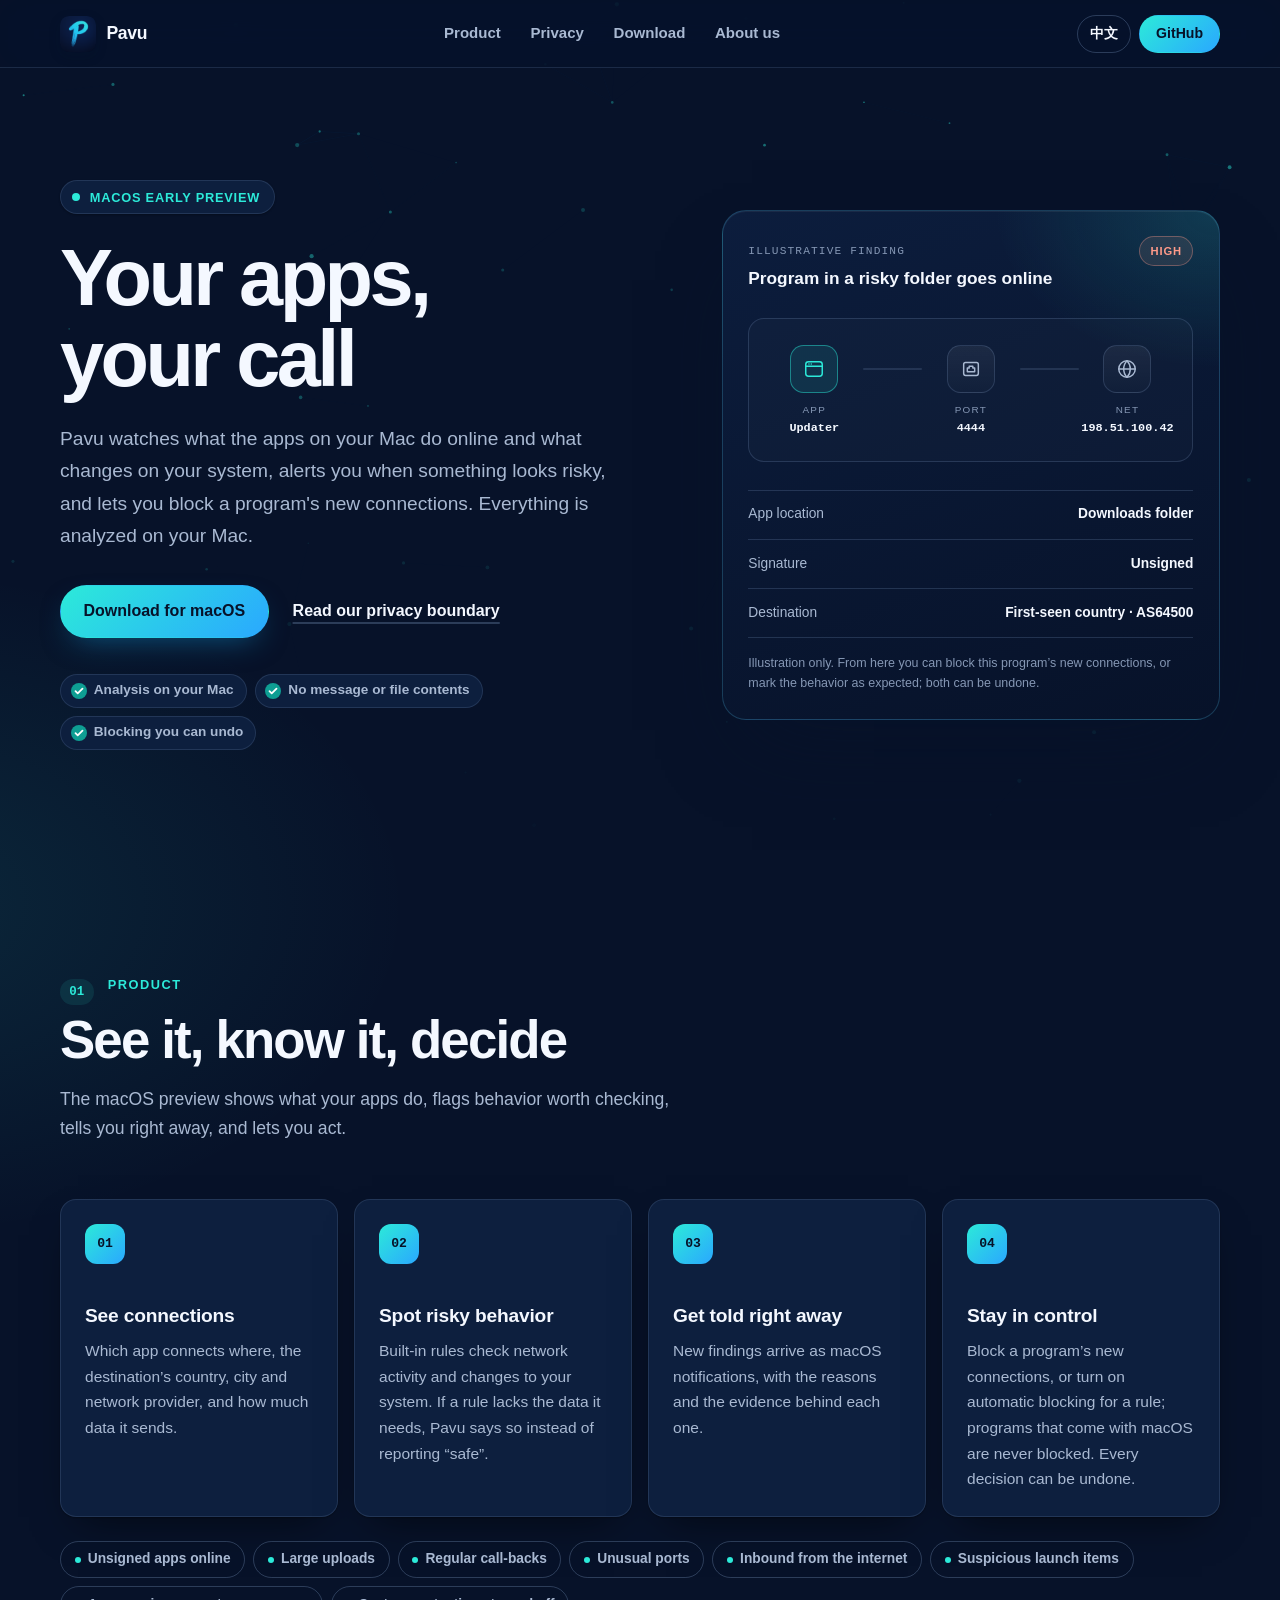
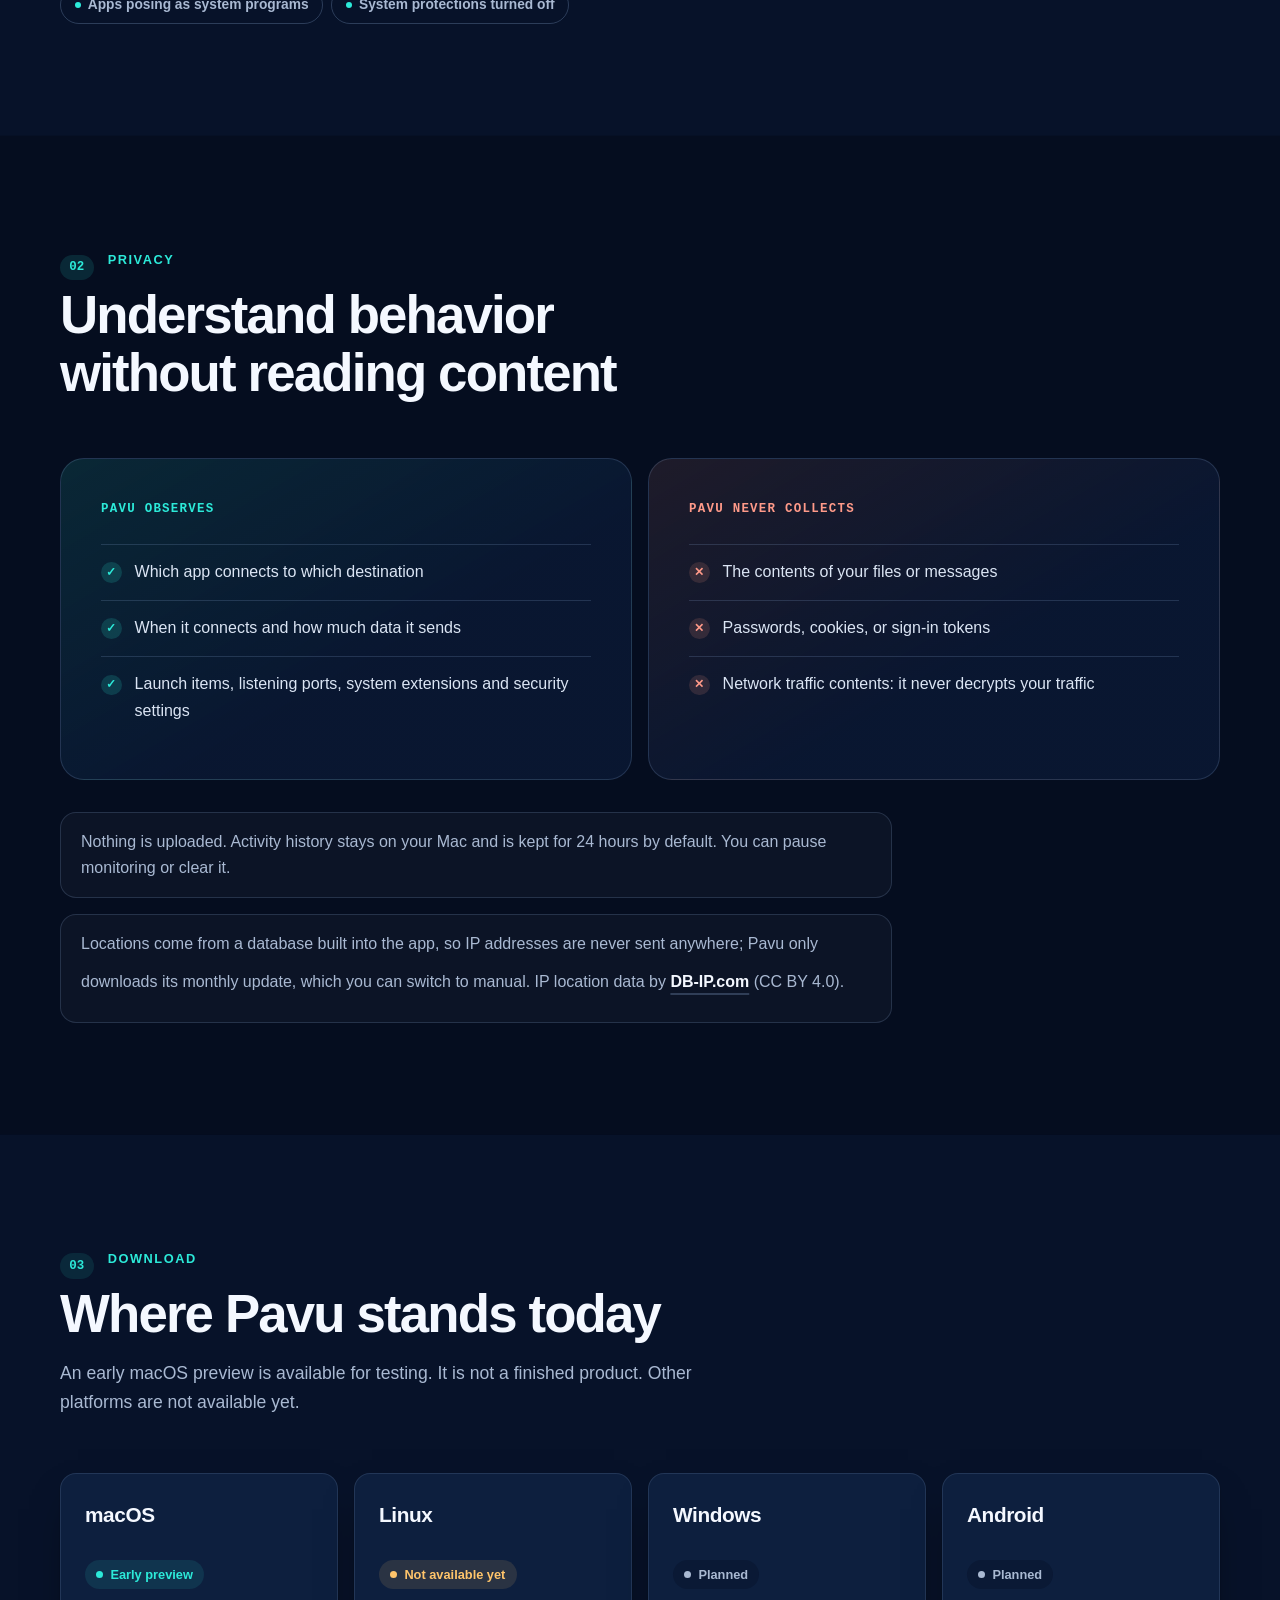
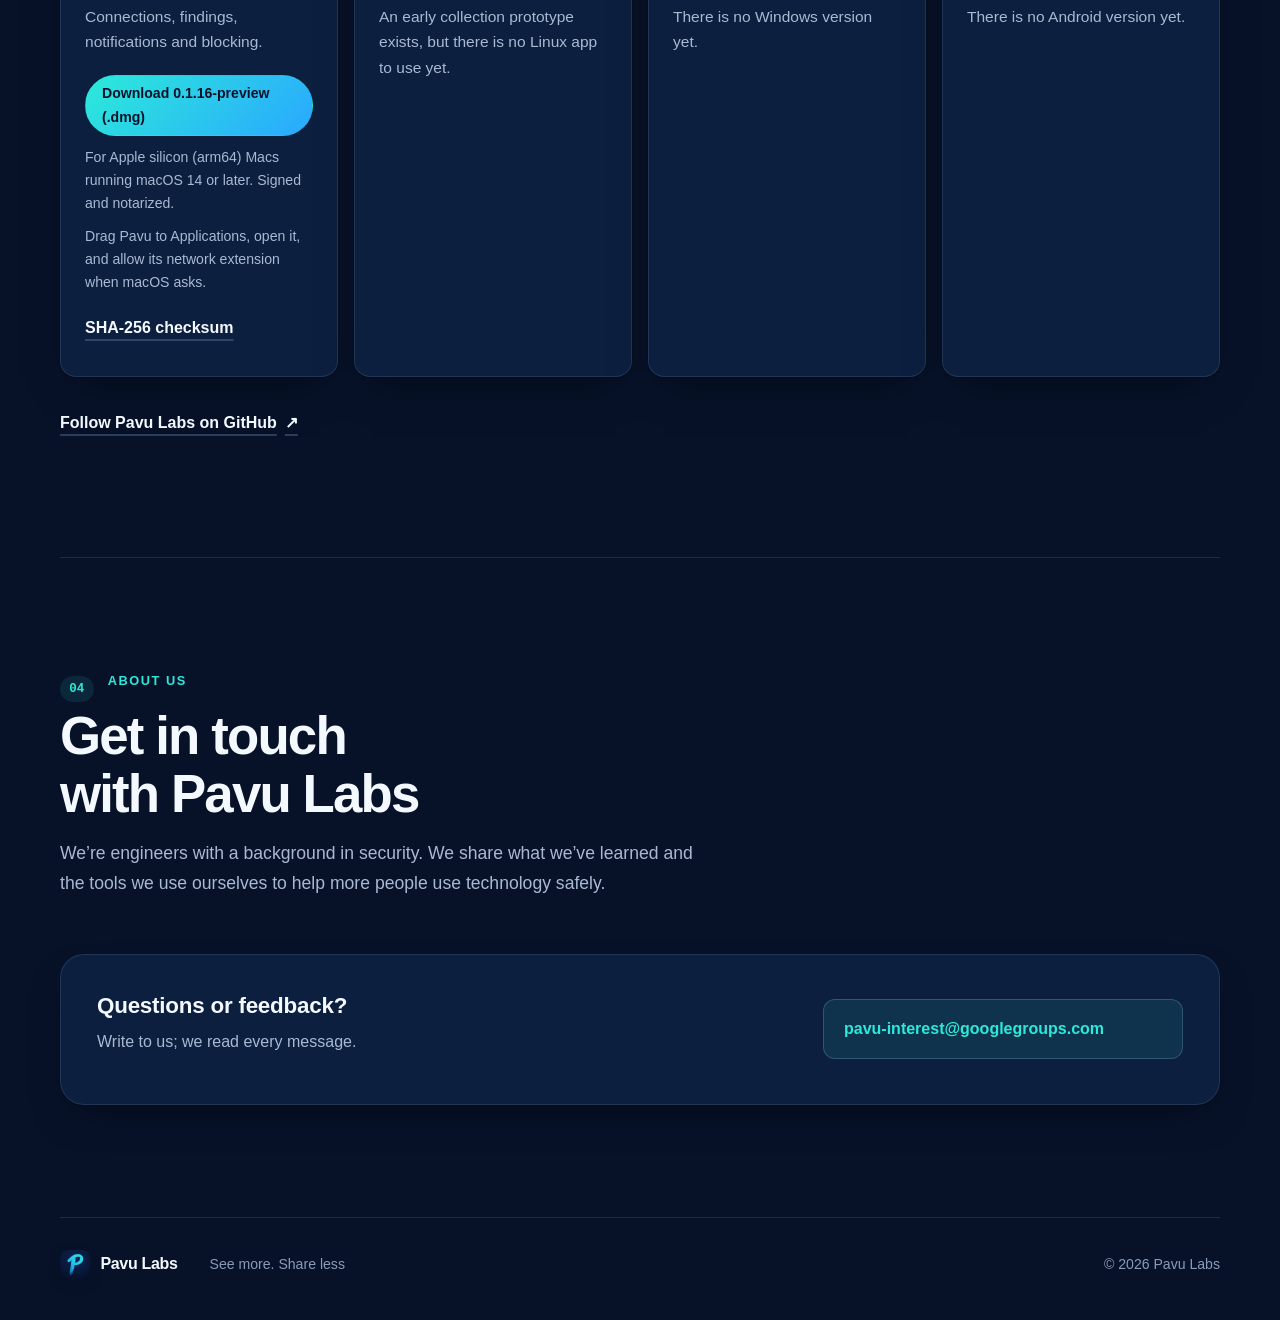
==== commit 53a9c4d5: "fix: restore labels on the finding, detection and platform groups Co-Authored-By: Claude Opus 5.5 <n" ====
--- a/beta/index.html
+++ b/beta/index.html
@@ -59,7 +59,7 @@
           </ul>
         </div>
 
-        <div class="signal-console">
+        <div class="signal-console" role="group" aria-label="Illustrative Pavu security finding">
           <div class="console-topbar">
             <div>
               <span class="console-kicker" data-en="ILLUSTRATIVE FINDING" data-zh="风险发现示意">ILLUSTRATIVE FINDING</span>
@@ -130,7 +130,7 @@
           </article>
         </div>
 
-        <div class="rule-strip">
+        <div class="rule-strip" role="group" aria-label="Example detections">
           <span data-en="Unsigned apps online" data-zh="未签名程序联网">Unsigned apps online</span>
           <span data-en="Large uploads" data-zh="大量上传">Large uploads</span>
           <span data-en="Regular call-backs" data-zh="周期性回连">Regular call-backs</span>
@@ -187,7 +187,7 @@
           </div>
         </div>
 
-        <div class="platform-grid">
+        <div class="platform-grid" role="group" aria-label="Platform status">
           <article>
             <span class="platform-mark">macOS</span>
             <strong data-en="Early preview" data-zh="早期预览版">Early preview</strong>
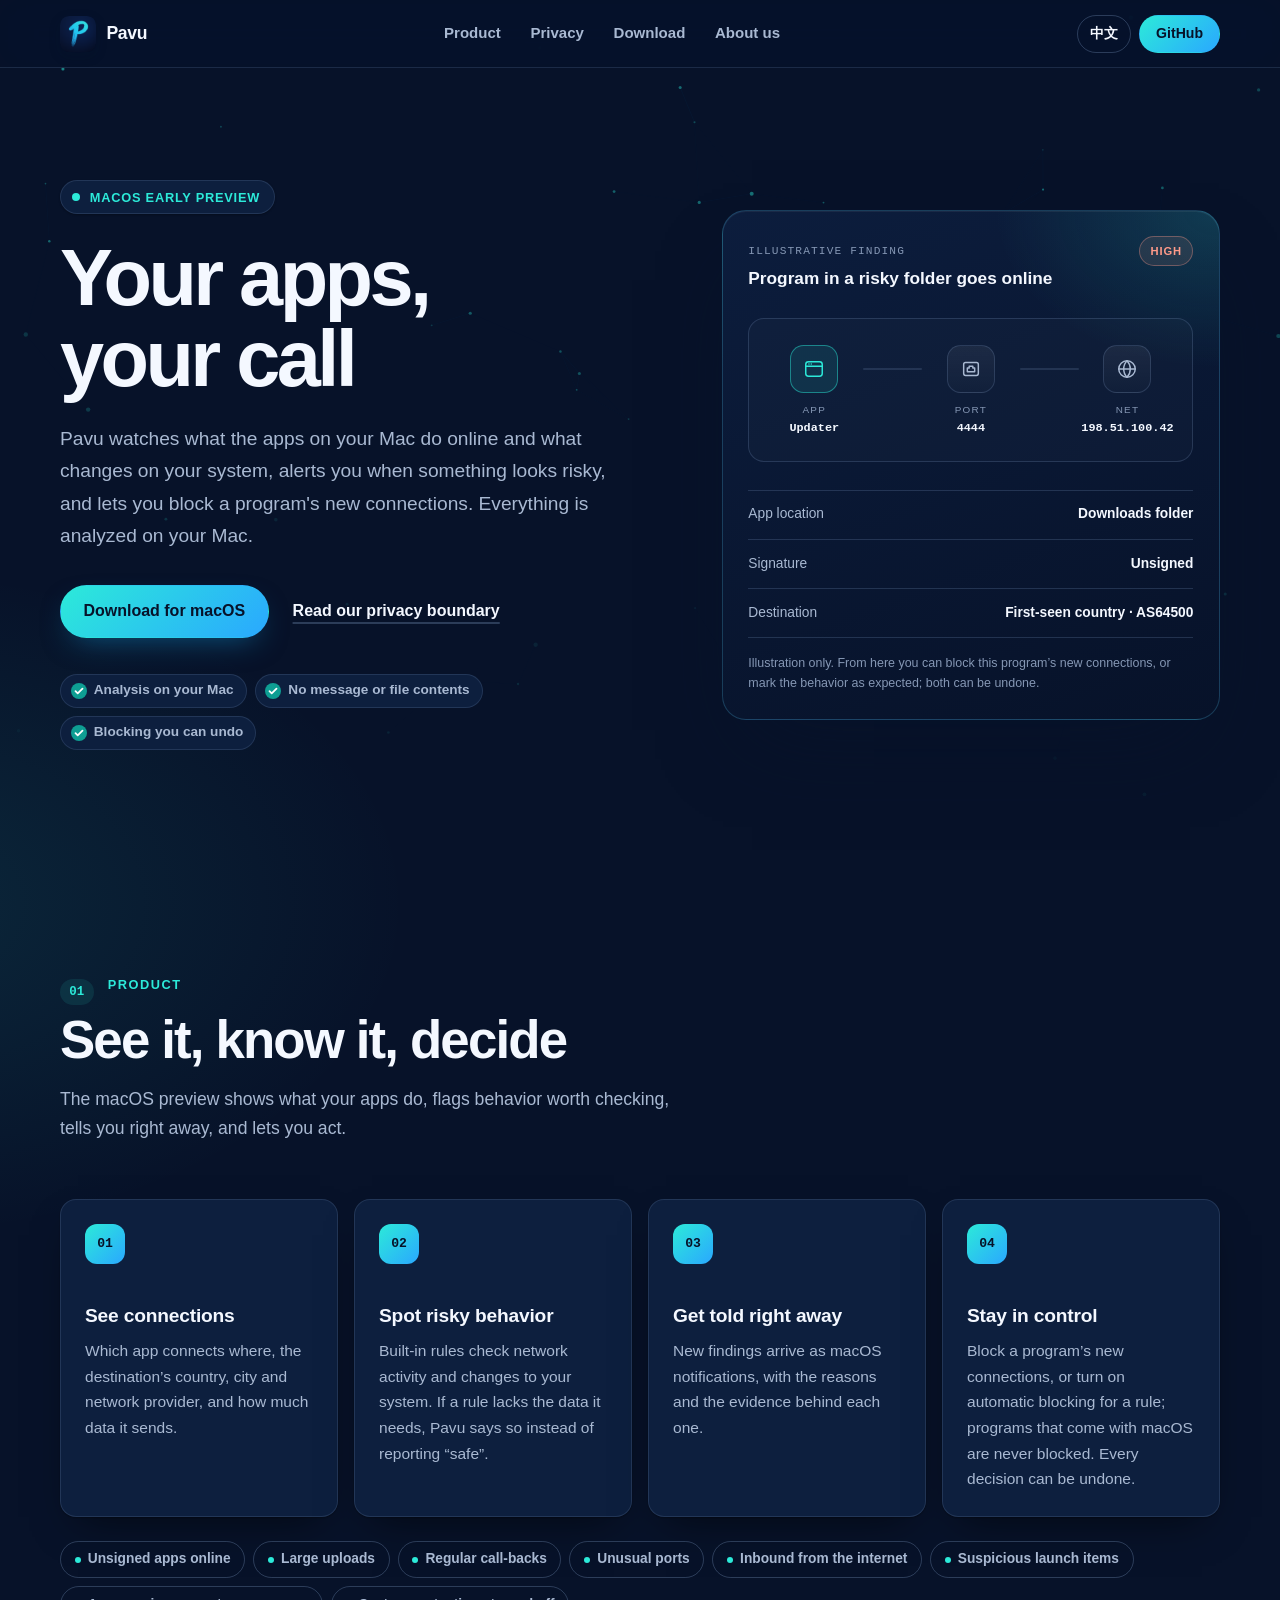
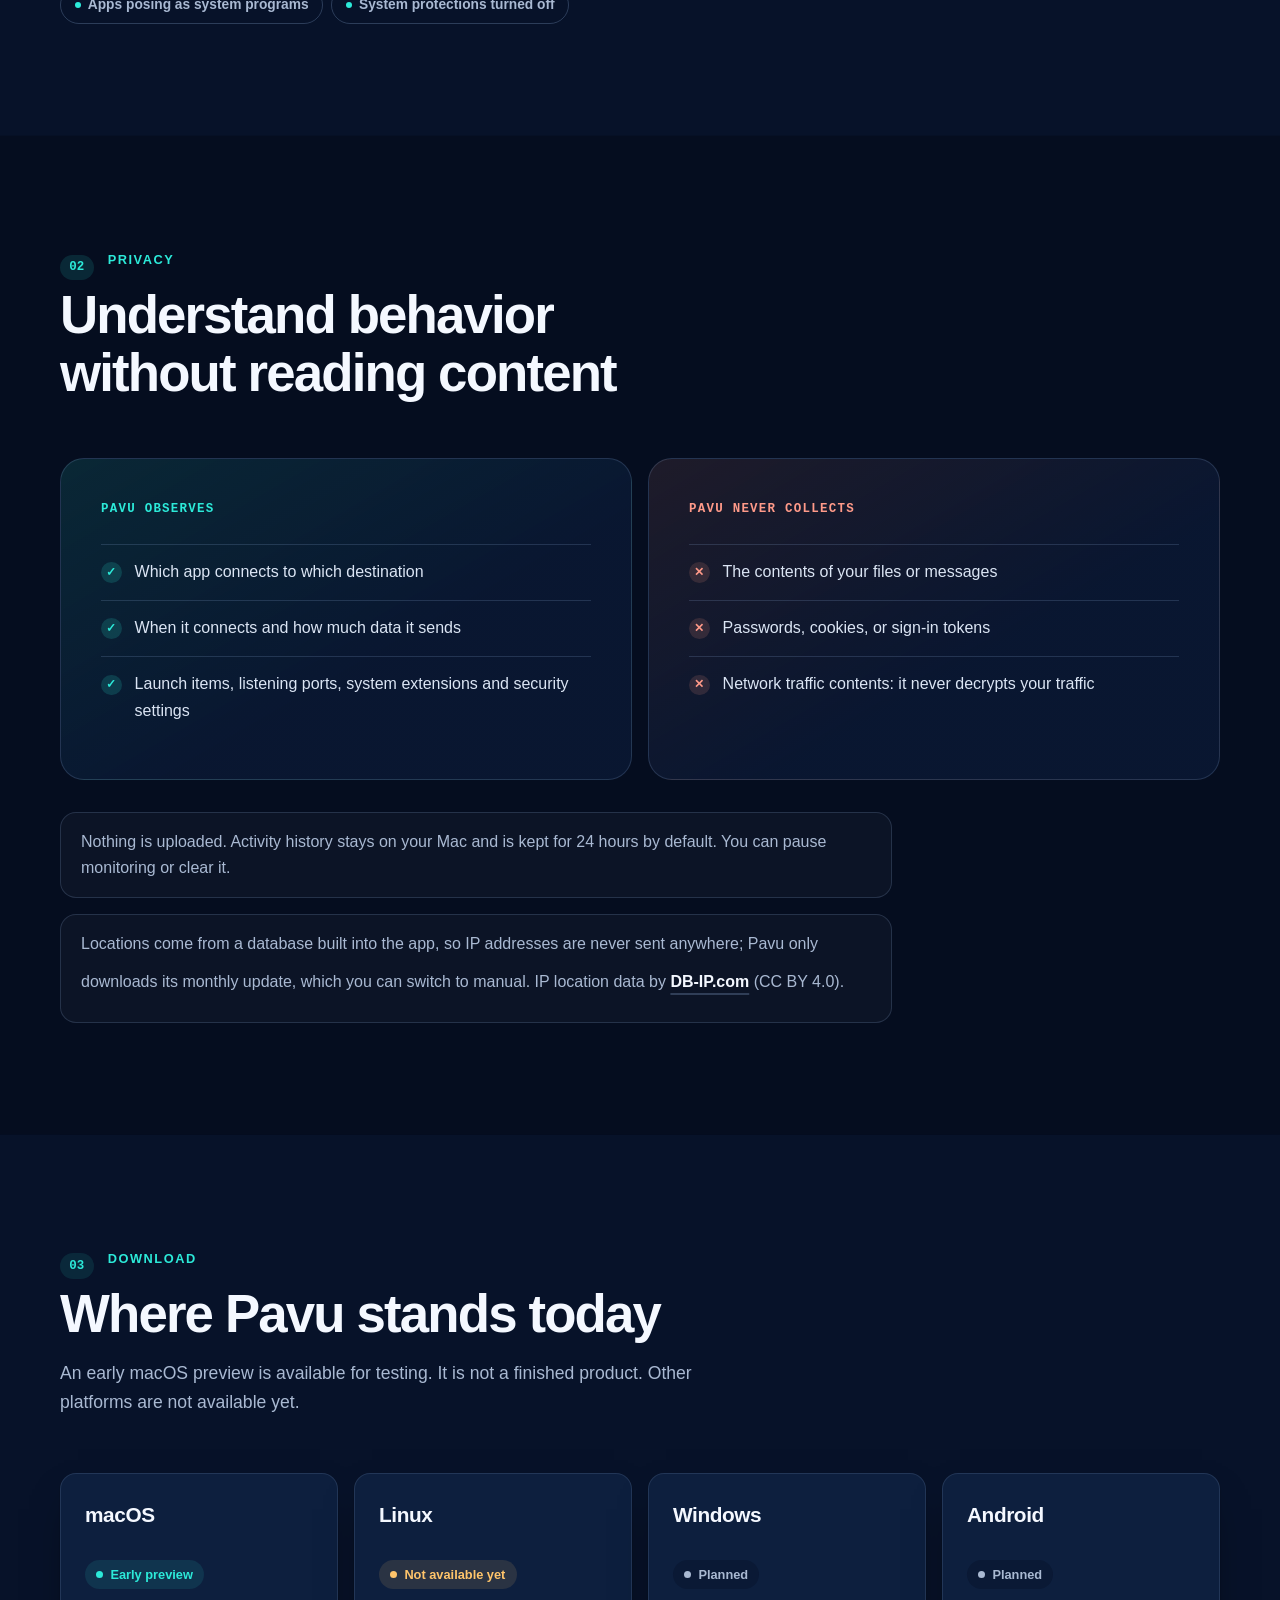
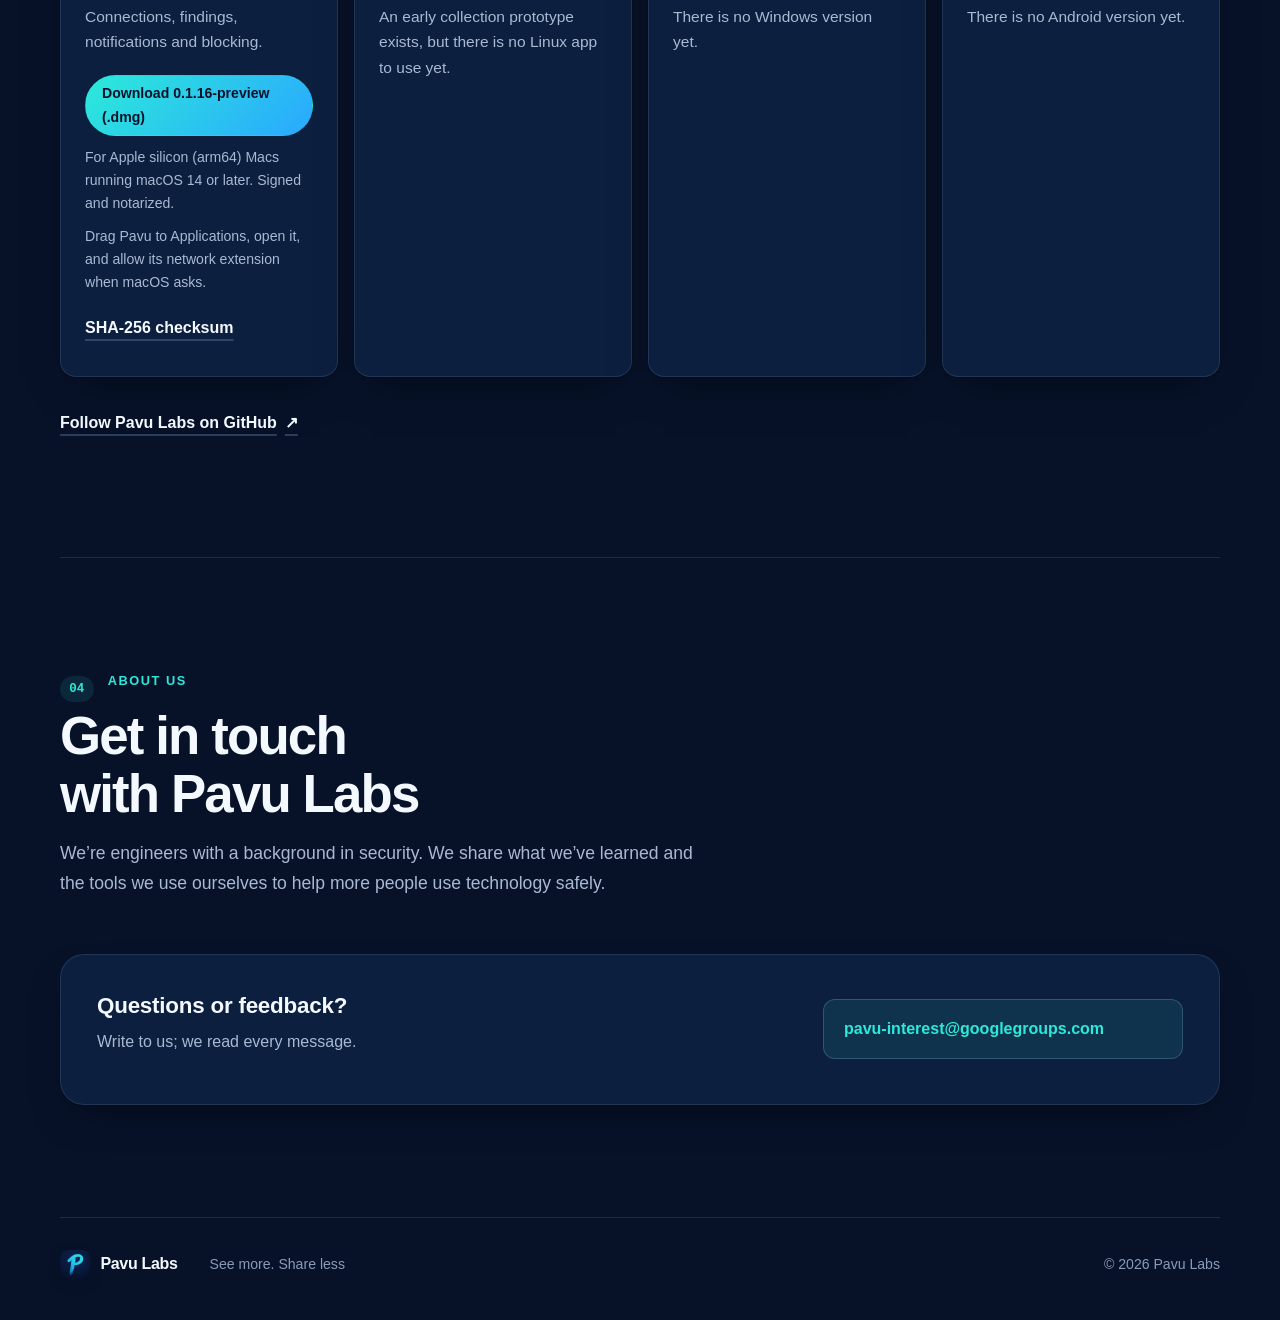
==== commit b89188f2: "chore: move the canonical domain to pavu.org Co-Authored-By: Claude Opus 5.5 <noreply@anthropic.com>" ====
--- a/beta/index.html
+++ b/beta/index.html
@@ -10,8 +10,8 @@
     />
     <meta name="robots" content="noindex" />
     <title>Pavu — Local-first application security</title>
-    <link rel="canonical" href="https://pavu.cn/" />
-    <meta property="og:url" content="https://pavu.cn/" />
+    <link rel="canonical" href="https://pavu.org/" />
+    <meta property="og:url" content="https://pavu.org/" />
     <link rel="icon" type="image/png" href="../assets/pavu-brush-favicon.png" />
     <link rel="stylesheet" href="styles.css" />
     <script defer src="../app.js"></script>
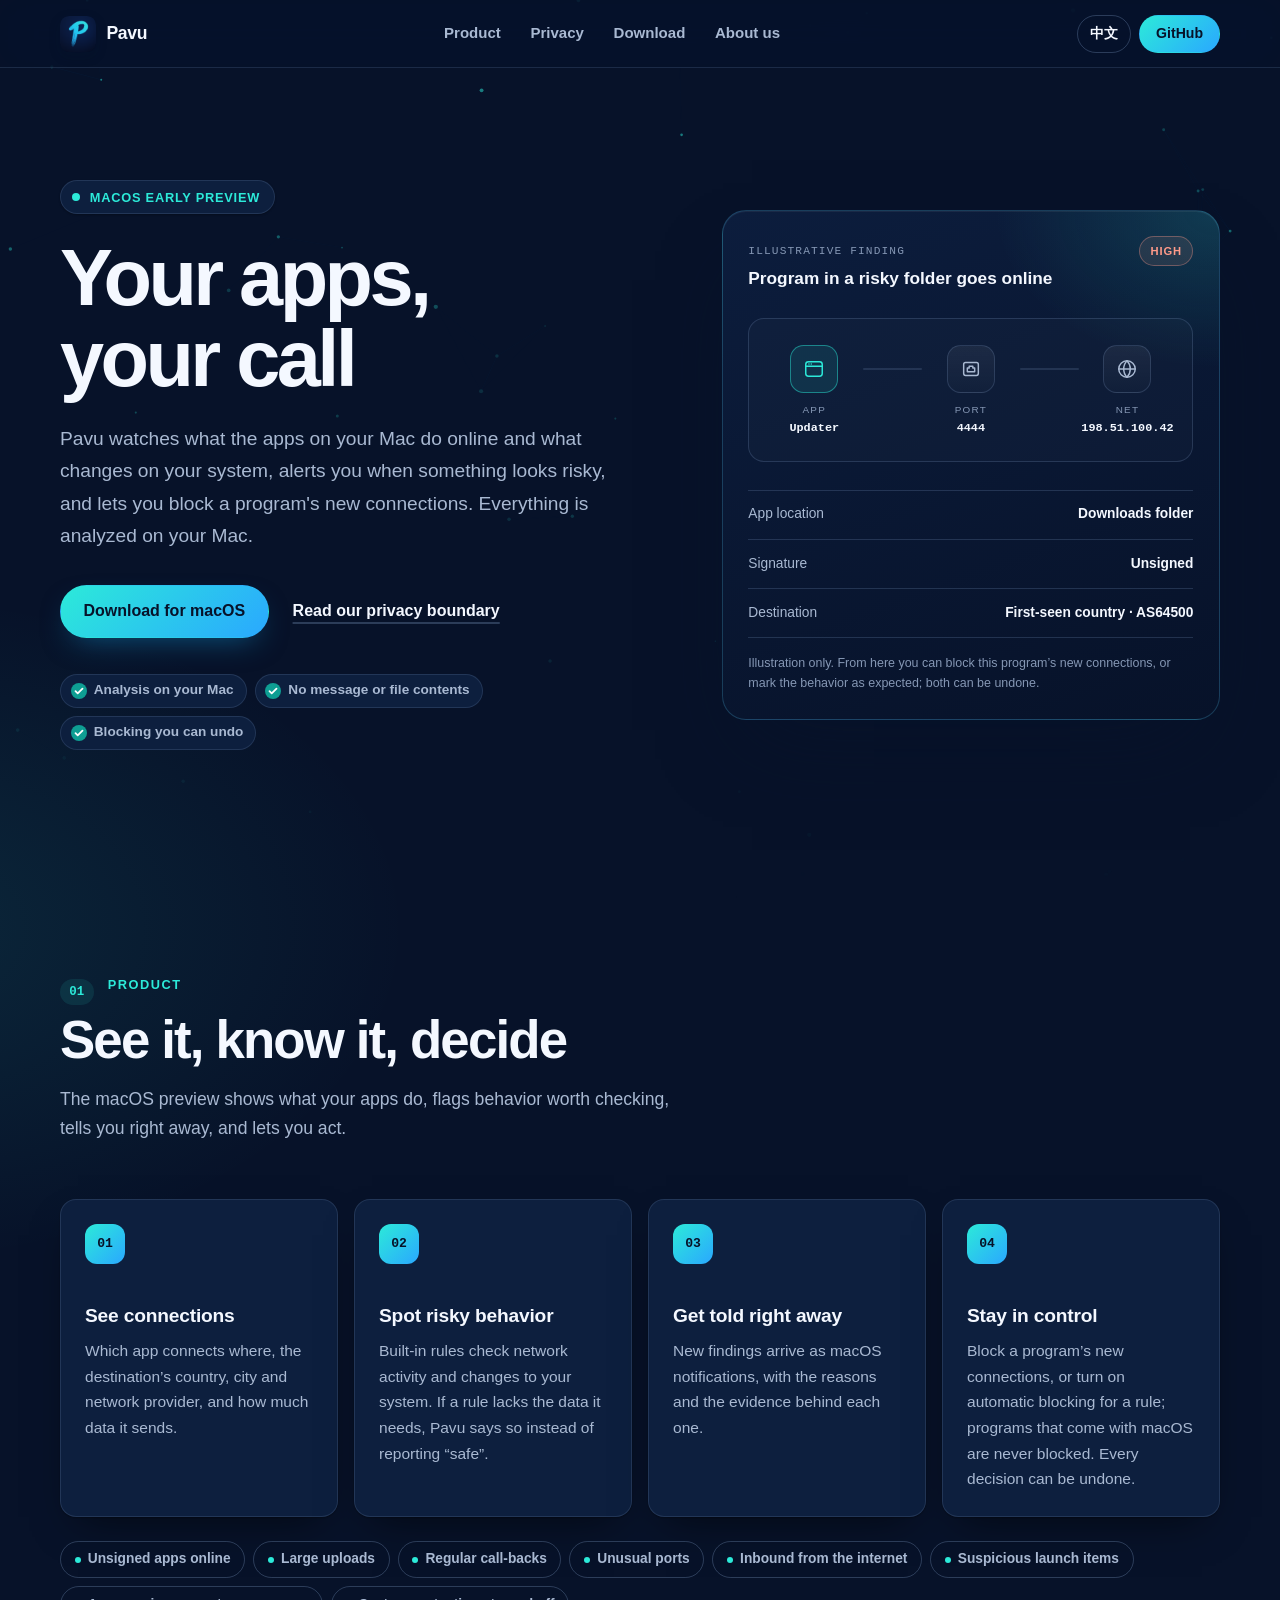
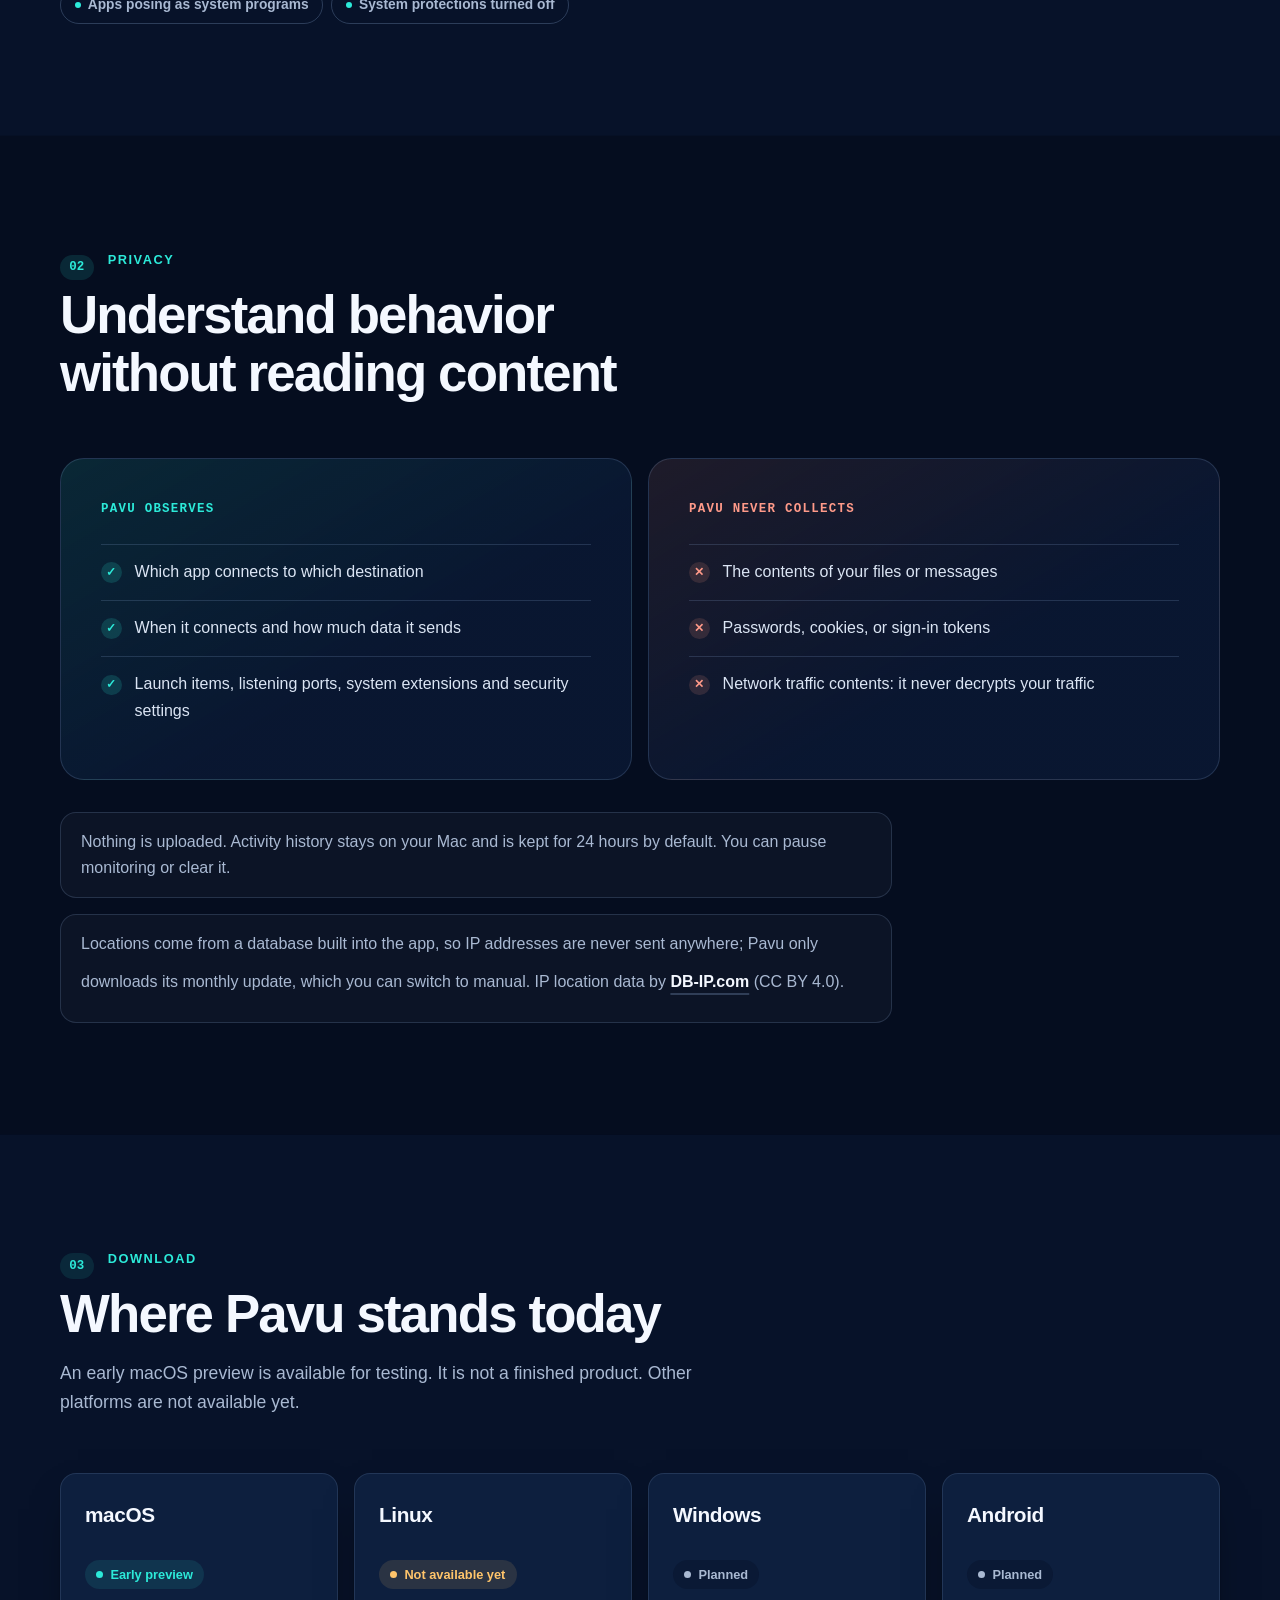
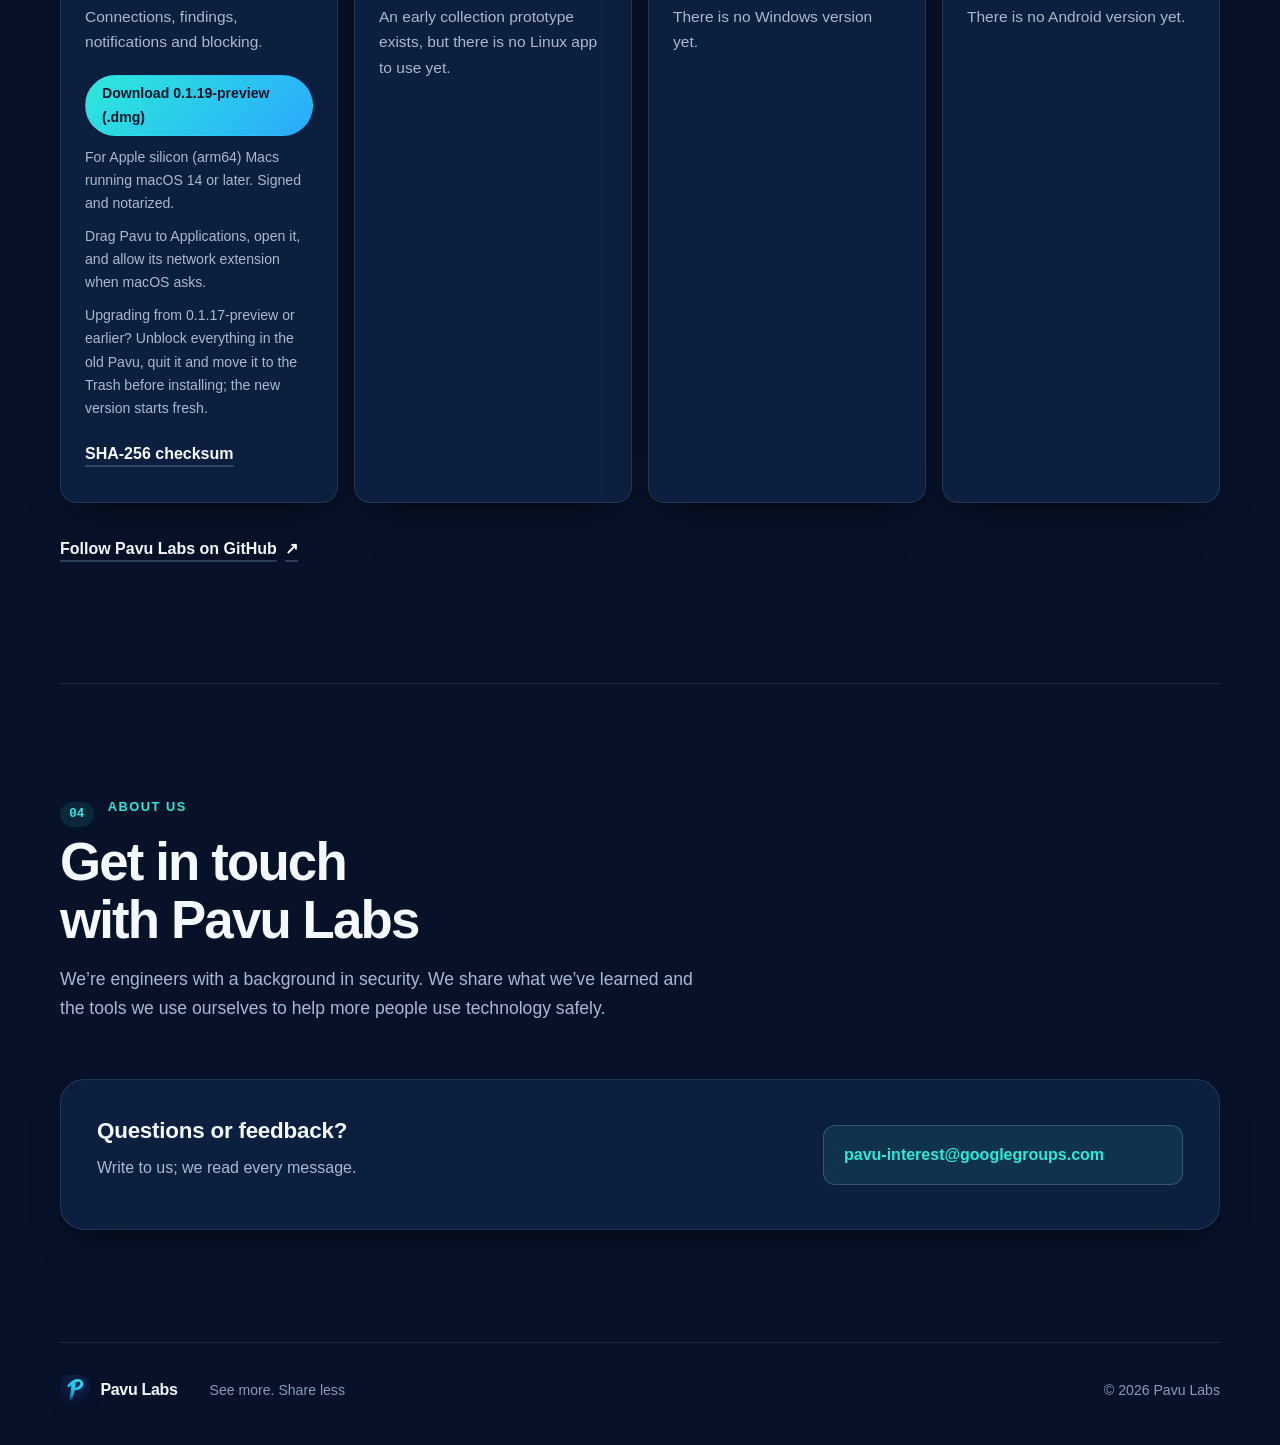
==== commit 49b2c4ea: "feat: offer 0.1.19-preview and note the upgrade from cn.pavu builds 0.1.18-preview changed the bundl" ====
--- a/beta/index.html
+++ b/beta/index.html
@@ -193,10 +193,11 @@
             <strong data-en="Early preview" data-zh="早期预览版">Early preview</strong>
             <p data-en="Connections, findings, notifications and blocking." data-zh="联网活动、风险发现、通知和阻断。">Connections, findings, notifications and blocking.</p>
             <div class="platform-download">
-              <a class="button button-small" href="../downloads/Pavu-0.1.16-preview-arm64.dmg" download data-en="Download 0.1.16-preview (.dmg)" data-zh="下载 0.1.16-preview（.dmg）">Download 0.1.16-preview (.dmg)</a>
+              <a class="button button-small" href="../downloads/Pavu-0.1.19-preview-arm64.dmg" download data-en="Download 0.1.19-preview (.dmg)" data-zh="下载 0.1.19-preview（.dmg）">Download 0.1.19-preview (.dmg)</a>
               <p data-en="For Apple silicon (arm64) Macs running macOS 14 or later. Signed and notarized." data-zh="适用于搭载 Apple 芯片（arm64）、运行 macOS 14 或更高版本的 Mac。已签名并通过 Apple 公证。">For Apple silicon (arm64) Macs running macOS 14 or later. Signed and notarized.</p>
               <p data-en="Drag Pavu to Applications, open it, and allow its network extension when macOS asks." data-zh="将 Pavu 拖到“应用程序”文件夹后打开，并在 macOS 提示时允许它的网络扩展。">Drag Pavu to Applications, open it, and allow its network extension when macOS asks.</p>
-              <a class="text-link" href="../downloads/Pavu-0.1.16-preview-arm64.dmg.sha256" data-en="SHA-256 checksum" data-zh="SHA-256 校验值">SHA-256 checksum</a>
+              <p data-en="Upgrading from 0.1.17-preview or earlier? Unblock everything in the old Pavu, quit it and move it to the Trash before installing; the new version starts fresh." data-zh="从 0.1.17-preview 或更早版本升级：安装前先在旧版 Pavu 中解除所有阻断，退出后将其移到废纸篓；新版不会沿用旧版的数据和设置。">Upgrading from 0.1.17-preview or earlier? Unblock everything in the old Pavu, quit it and move it to the Trash before installing; the new version starts fresh.</p>
+              <a class="text-link" href="../downloads/Pavu-0.1.19-preview-arm64.dmg.sha256" data-en="SHA-256 checksum" data-zh="SHA-256 校验值">SHA-256 checksum</a>
             </div>
           </article>
           <article>
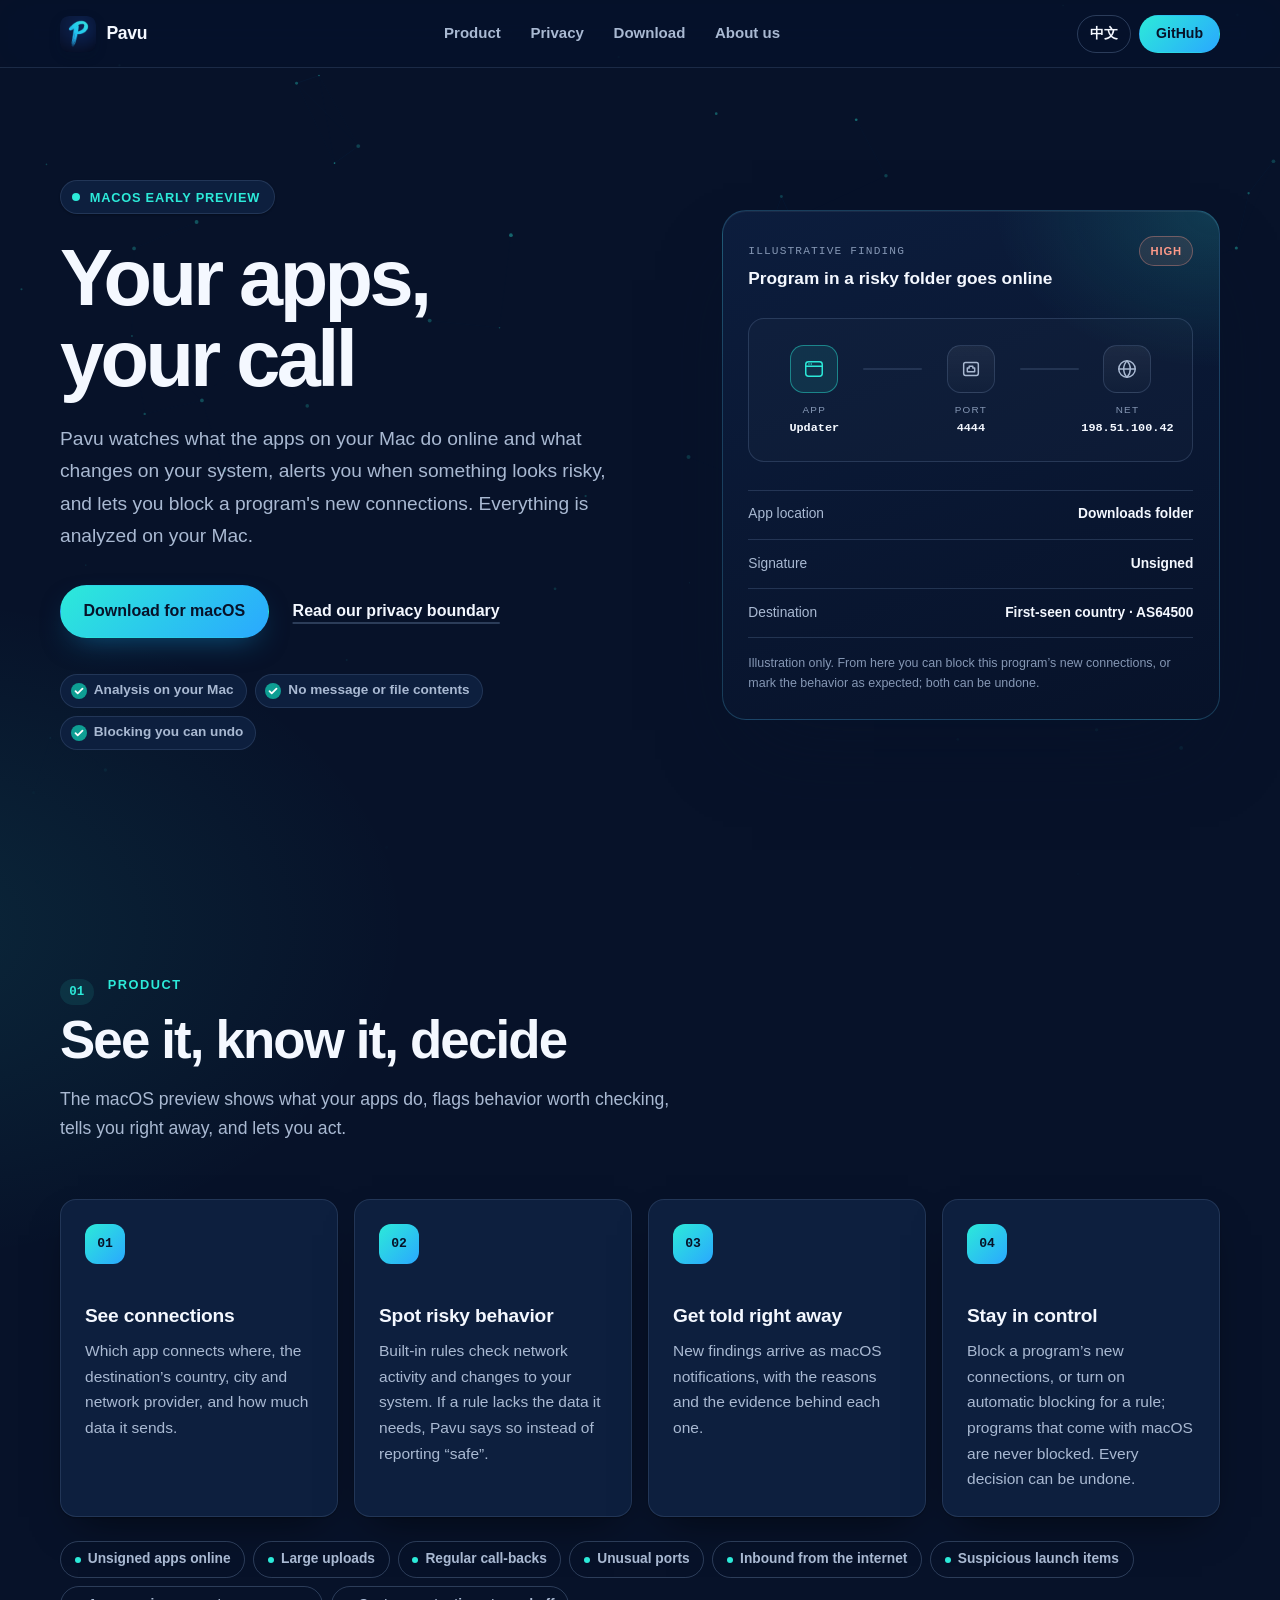
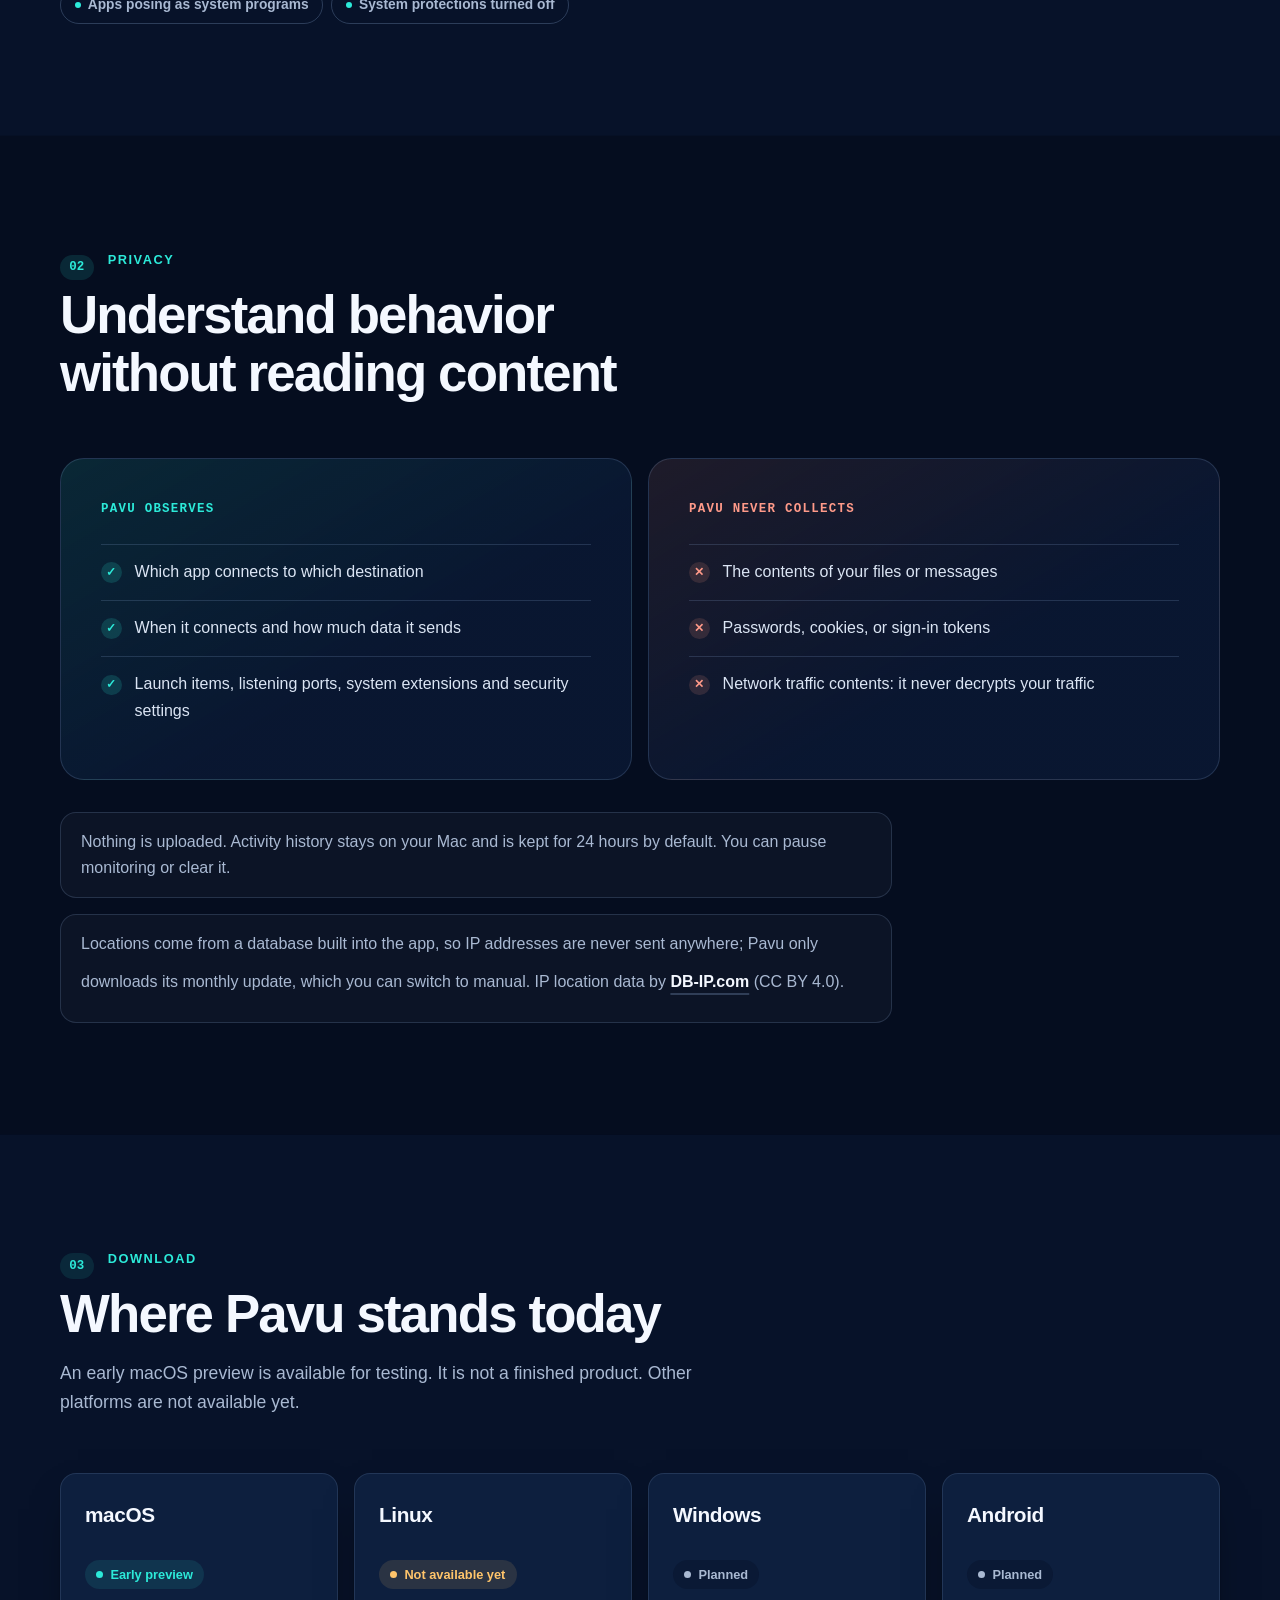
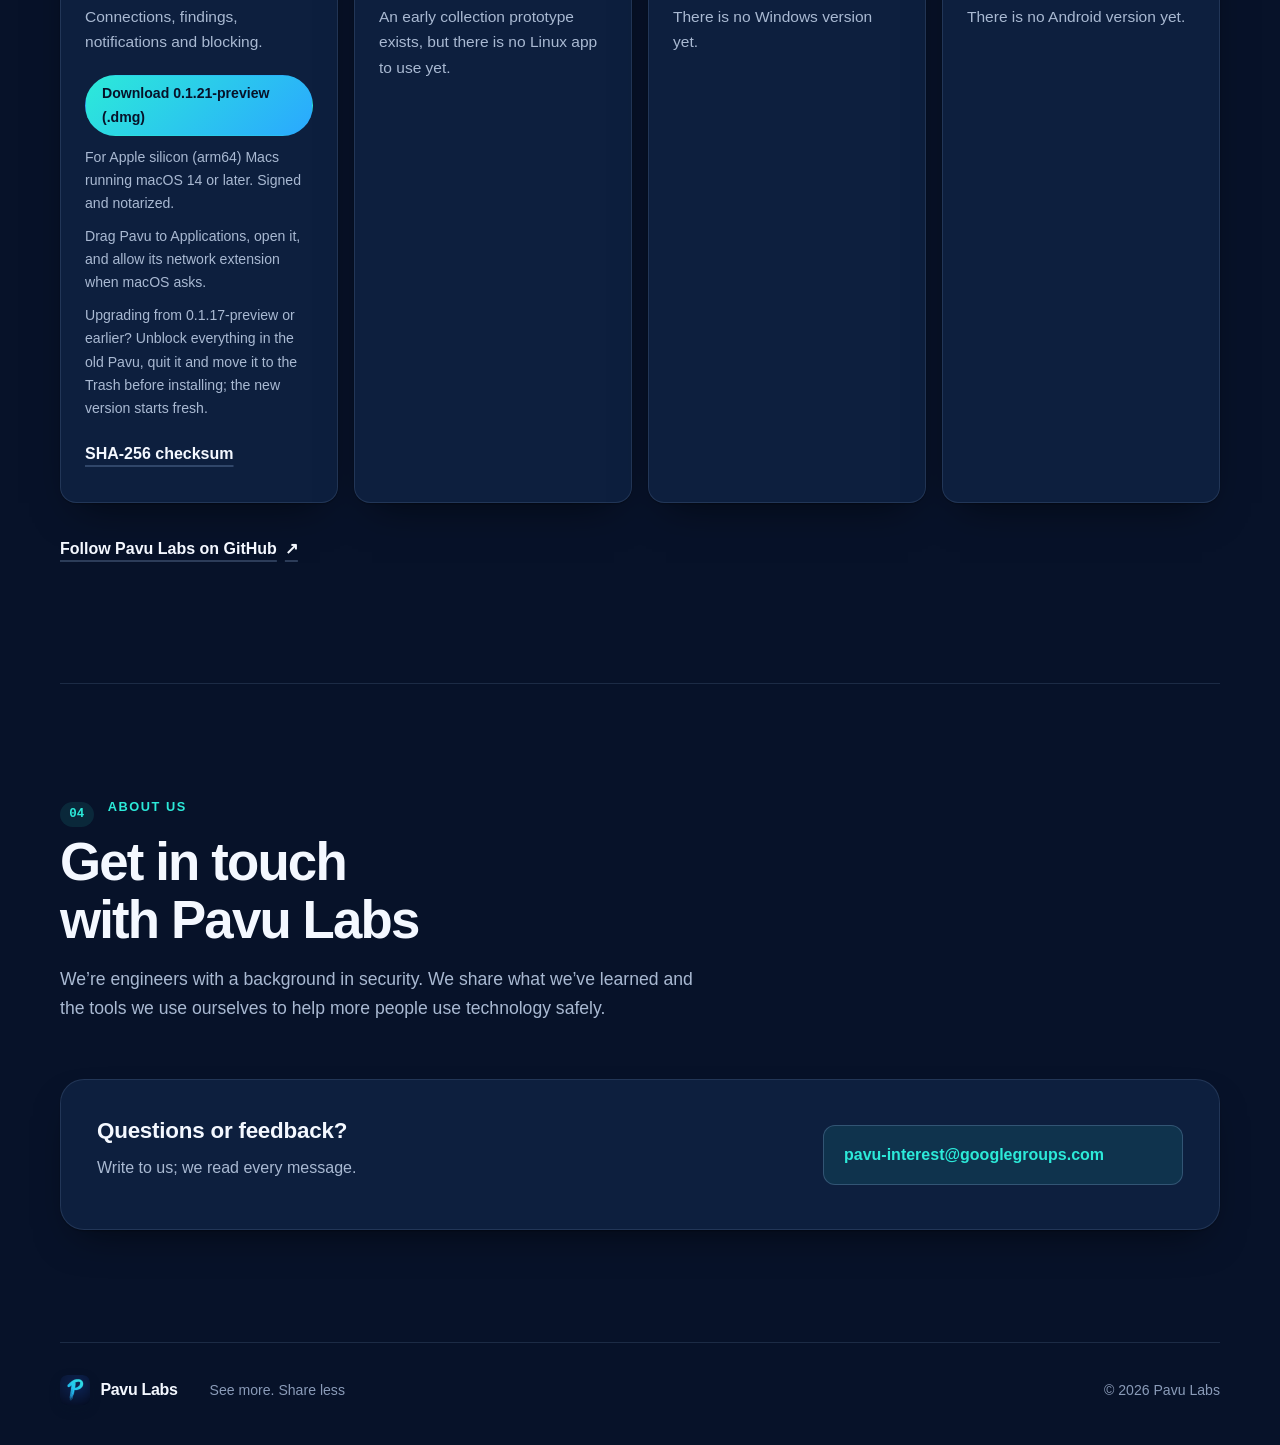
==== commit 74a8b2ec: "feat: offer 0.1.21-preview Co-Authored-By: Claude Opus 5.5 <noreply@anthropic.com> Claude-Session: h" ====
--- a/beta/index.html
+++ b/beta/index.html
@@ -193,11 +193,11 @@
             <strong data-en="Early preview" data-zh="早期预览版">Early preview</strong>
             <p data-en="Connections, findings, notifications and blocking." data-zh="联网活动、风险发现、通知和阻断。">Connections, findings, notifications and blocking.</p>
             <div class="platform-download">
-              <a class="button button-small" href="../downloads/Pavu-0.1.19-preview-arm64.dmg" download data-en="Download 0.1.19-preview (.dmg)" data-zh="下载 0.1.19-preview（.dmg）">Download 0.1.19-preview (.dmg)</a>
+              <a class="button button-small" href="../downloads/Pavu-0.1.21-preview-arm64.dmg" download data-en="Download 0.1.21-preview (.dmg)" data-zh="下载 0.1.21-preview（.dmg）">Download 0.1.21-preview (.dmg)</a>
               <p data-en="For Apple silicon (arm64) Macs running macOS 14 or later. Signed and notarized." data-zh="适用于搭载 Apple 芯片（arm64）、运行 macOS 14 或更高版本的 Mac。已签名并通过 Apple 公证。">For Apple silicon (arm64) Macs running macOS 14 or later. Signed and notarized.</p>
               <p data-en="Drag Pavu to Applications, open it, and allow its network extension when macOS asks." data-zh="将 Pavu 拖到“应用程序”文件夹后打开，并在 macOS 提示时允许它的网络扩展。">Drag Pavu to Applications, open it, and allow its network extension when macOS asks.</p>
               <p data-en="Upgrading from 0.1.17-preview or earlier? Unblock everything in the old Pavu, quit it and move it to the Trash before installing; the new version starts fresh." data-zh="从 0.1.17-preview 或更早版本升级：安装前先在旧版 Pavu 中解除所有阻断，退出后将其移到废纸篓；新版不会沿用旧版的数据和设置。">Upgrading from 0.1.17-preview or earlier? Unblock everything in the old Pavu, quit it and move it to the Trash before installing; the new version starts fresh.</p>
-              <a class="text-link" href="../downloads/Pavu-0.1.19-preview-arm64.dmg.sha256" data-en="SHA-256 checksum" data-zh="SHA-256 校验值">SHA-256 checksum</a>
+              <a class="text-link" href="../downloads/Pavu-0.1.21-preview-arm64.dmg.sha256" data-en="SHA-256 checksum" data-zh="SHA-256 校验值">SHA-256 checksum</a>
             </div>
           </article>
           <article>
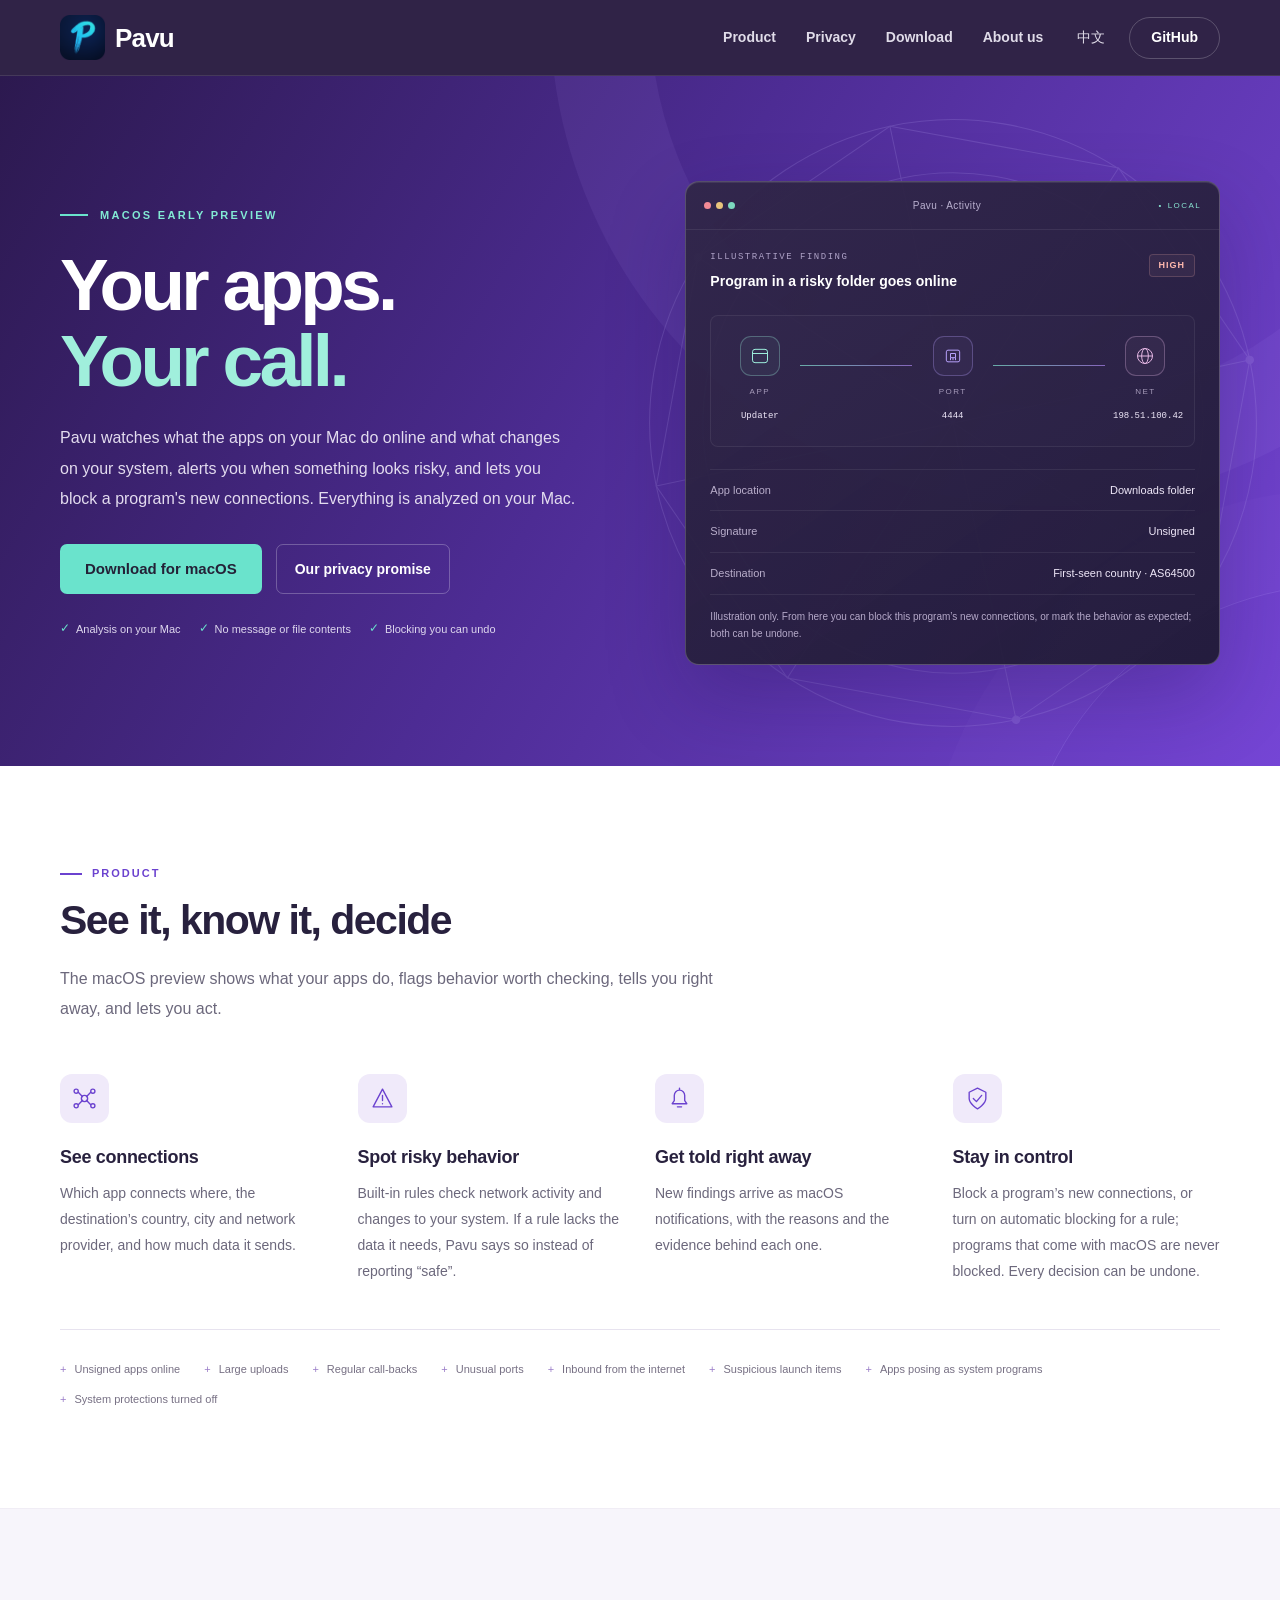
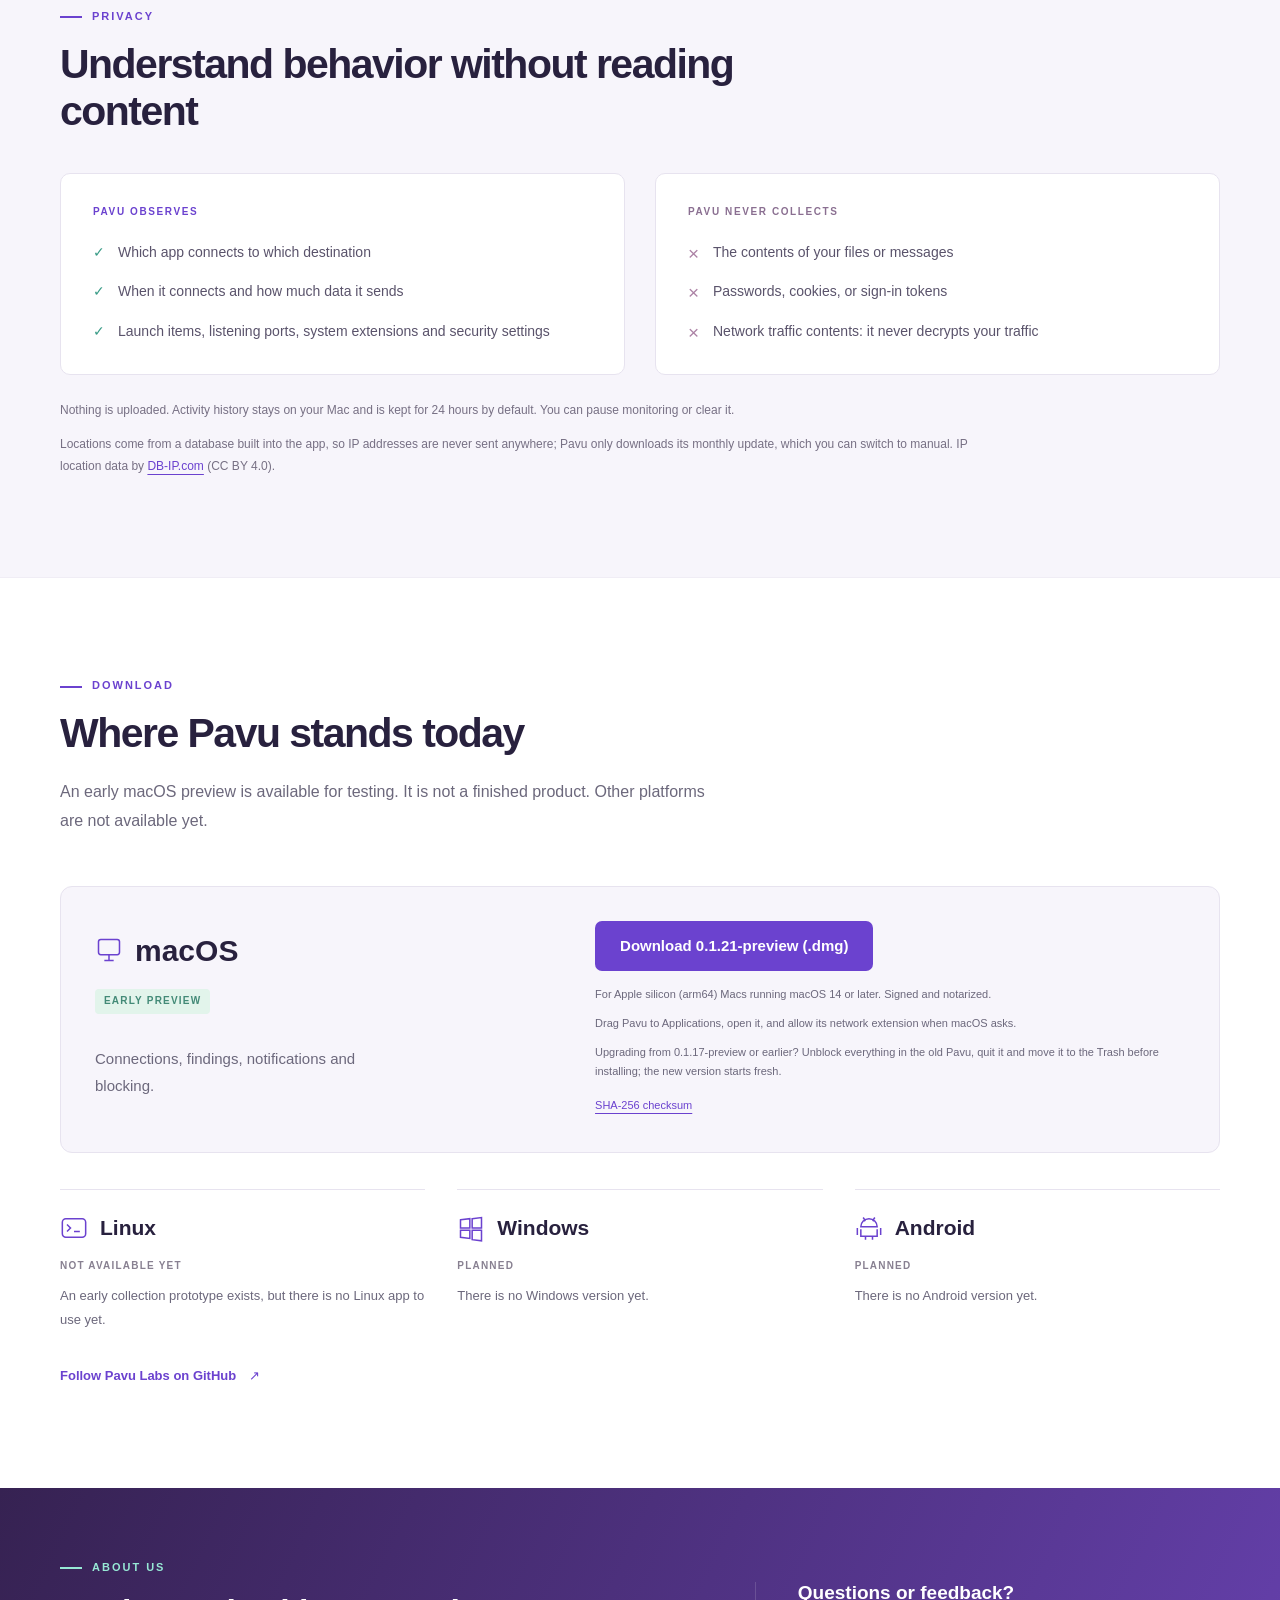
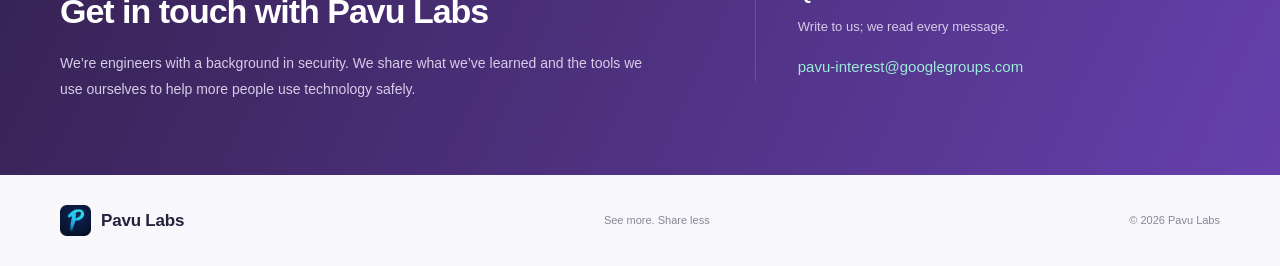
==== commit 99061af0: "style(beta): redesign Pavu with Speedle visual language" ====
--- a/beta/index.html
+++ b/beta/index.html
@@ -3,21 +3,20 @@
   <head>
     <meta charset="utf-8" />
     <meta name="viewport" content="width=device-width, initial-scale=1" />
-    <meta name="theme-color" content="#071229" />
+    <meta name="theme-color" content="#302347" />
+    <meta name="robots" content="noindex" />
     <meta
       name="description"
       content="Pavu watches what the apps on your Mac do online, alerts you to risky behavior, and lets you block a program's new connections. Analysis stays on your Mac."
     />
-    <meta name="robots" content="noindex" />
     <title>Pavu — Local-first application security</title>
     <link rel="canonical" href="https://pavu.org/" />
     <meta property="og:url" content="https://pavu.org/" />
     <link rel="icon" type="image/png" href="../assets/pavu-brush-favicon.png" />
-    <link rel="stylesheet" href="styles.css" />
-    <script defer src="../app.js"></script>
+    <link rel="stylesheet" href="styles.css?v=20261101" />
+    <script defer src="app.js?v=20261101"></script>
   </head>
   <body>
-    <canvas class="network-background" aria-hidden="true"></canvas>
     <a class="skip-link" href="#main" data-en="Skip to content" data-zh="跳到正文">Skip to content</a>
 
     <header class="site-header">
@@ -25,13 +24,14 @@
         <img src="../assets/pavu-brush-icon.png" alt="" width="40" height="40" />
         <span>Pavu</span>
       </a>
-      <nav aria-label="Primary navigation">
+      <nav id="primary-navigation" aria-label="Primary navigation">
         <a href="#product" data-en="Product" data-zh="产品">Product</a>
         <a href="#privacy" data-en="Privacy" data-zh="隐私">Privacy</a>
         <a href="#download" data-en="Download" data-zh="下载">Download</a>
         <a href="#about" data-en="About us" data-zh="关于我们">About us</a>
       </nav>
       <div class="header-actions">
+        <button class="menu-button" type="button" aria-label="Open navigation" aria-controls="primary-navigation" aria-expanded="false"><span></span><span></span><span></span></button>
         <button class="language-button" type="button" aria-label="Switch language">中文</button>
         <a class="button button-small" href="https://github.com/pavulabs" rel="noreferrer">GitHub</a>
       </div>
@@ -44,13 +44,13 @@
             <span class="pulse" aria-hidden="true"></span>
             <span data-en="macOS early preview" data-zh="macOS 早期预览版">macOS early preview</span>
           </div>
-          <h1 data-en="Your apps, your call" data-zh="你的应用，你说了算">Your apps, your call</h1>
+          <h1><span data-en="Your apps." data-zh="你的应用，">Your apps.</span><span data-en="Your call." data-zh="你说了算。">Your call.</span></h1>
           <p class="hero-lede" data-en="Pavu watches what the apps on your Mac do online and what changes on your system, alerts you when something looks risky, and lets you block a program's new connections. Everything is analyzed on your Mac." data-zh="Pavu 监测 Mac 上各个应用的联网活动和系统变化，发现风险时提醒你，并可以阻断某个程序的新连接。所有分析都在你的 Mac 本机完成。">
             Pavu watches what the apps on your Mac do online and what changes on your system, alerts you when something looks risky, and lets you block a program's new connections. Everything is analyzed on your Mac.
           </p>
           <div class="hero-actions">
             <a class="button" href="#download" data-en="Download for macOS" data-zh="下载 macOS 版">Download for macOS</a>
-            <a class="text-link" href="#privacy" data-en="Read our privacy boundary" data-zh="查看隐私边界">Read our privacy boundary</a>
+            <a class="text-link" href="#privacy" data-en="Our privacy promise" data-zh="我们的隐私承诺">Our privacy promise</a>
           </div>
           <ul class="trust-list" aria-label="Product principles">
             <li data-en="Analysis on your Mac" data-zh="在 Mac 本机分析">Analysis on your Mac</li>
@@ -59,7 +59,10 @@
           </ul>
         </div>
 
+        <div class="hero-visual">
+        <svg class="hero-network" viewBox="0 0 620 620" aria-hidden="true"><g fill="none" stroke="currentColor"><circle cx="310" cy="310" r="285"/><circle cx="310" cy="310" r="235"/><path d="M25 310H595M310 25V595M108 108L512 512M108 512L512 108"/><path d="M310 25 512 108 595 310 512 512 310 595 108 512 25 310 108 108Z"/></g><g fill="currentColor"><circle cx="108" cy="108" r="4"/><circle cx="595" cy="310" r="4"/><circle cx="310" cy="595" r="4"/></g></svg>
         <div class="signal-console" role="group" aria-label="Illustrative Pavu security finding">
+          <div class="console-window-bar" aria-hidden="true"><span class="window-dots"><i></i><i></i><i></i></span><span>Pavu · Activity</span><span class="local-badge">LOCAL</span></div>
           <div class="console-topbar">
             <div>
               <span class="console-kicker" data-en="ILLUSTRATIVE FINDING" data-zh="风险发现示意">ILLUSTRATIVE FINDING</span>
@@ -70,17 +73,17 @@
 
           <div class="flow-map" aria-hidden="true">
             <div class="flow-node app-node">
-              <span class="node-icon">A</span>
+              <span class="node-icon"><svg viewBox="0 0 24 24" aria-hidden="true"><rect x="3" y="4" width="18" height="16" rx="3"/><path d="M3 9h18M7 6.5h.01M10 6.5h.01"/></svg></span>
               <div><small data-en="APP" data-zh="应用">APP</small><b>Updater</b></div>
             </div>
             <span class="flow-line"></span>
             <div class="flow-node file-node port-node">
-              <span class="node-icon">P</span>
+              <span class="node-icon"><svg viewBox="0 0 24 24" aria-hidden="true"><rect x="4" y="5" width="16" height="14" rx="2"/><path d="M9 9h6v5H9zM9 14v3m3-3v3m3-3v3"/></svg></span>
               <div><small data-en="PORT" data-zh="端口">PORT</small><b>4444</b></div>
             </div>
             <span class="flow-line"></span>
             <div class="flow-node net-node">
-              <span class="node-icon">N</span>
+              <span class="node-icon"><svg viewBox="0 0 24 24" aria-hidden="true"><circle cx="12" cy="12" r="9"/><ellipse cx="12" cy="12" rx="4" ry="9"/><path d="M3 12h18"/></svg></span>
               <div><small data-en="NET" data-zh="网络">NET</small><b>198.51.100.42</b></div>
             </div>
           </div>
@@ -92,6 +95,7 @@
           </div>
 
           <p class="console-note" data-en="Illustration only. From here you can block this program’s new connections, or mark the behavior as expected; both can be undone." data-zh="仅为示意。你可以在这里禁止该程序新建连接，或认可这是预期行为；两者都可以撤销。">Illustration only. From here you can block this program’s new connections, or mark the behavior as expected; both can be undone.</p>
+        </div>
         </div>
       </section>
 
@@ -109,22 +113,22 @@
 
         <div class="feature-grid">
           <article>
-            <span class="feature-number">01</span>
+            <span class="feature-icon"><svg viewBox="0 0 24 24" aria-hidden="true"><circle cx="12" cy="12" r="3"/><circle cx="4" cy="5" r="2"/><circle cx="20" cy="5" r="2"/><circle cx="4" cy="19" r="2"/><circle cx="20" cy="19" r="2"/><path d="m6 6 4 4m4 4 4 4M6 18l4-4m4-4 4-4"/></svg></span>
             <h3 data-en="See connections" data-zh="查看联网活动">See connections</h3>
             <p data-en="Which app connects where, the destination’s country, city and network provider, and how much data it sends." data-zh="哪个应用连到哪里，目的地所在的国家、城市和网络运营商，以及发送了多少数据。">Which app connects where, the destination’s country, city and network provider, and how much data it sends.</p>
           </article>
           <article>
-            <span class="feature-number">02</span>
+            <span class="feature-icon"><svg viewBox="0 0 24 24" aria-hidden="true"><path d="m12 3 9 17H3L12 3Z"/><path d="M12 9v5m0 3h.01"/></svg></span>
             <h3 data-en="Spot risky behavior" data-zh="发现可疑行为">Spot risky behavior</h3>
             <p data-en="Built-in rules check network activity and changes to your system. If a rule lacks the data it needs, Pavu says so instead of reporting “safe”." data-zh="内置规则检查联网活动和系统变化。规则缺少所需数据时，Pavu 会如实说明，而不是显示“安全”。">Built-in rules check network activity and changes to your system. If a rule lacks the data it needs, Pavu says so instead of reporting “safe”.</p>
           </article>
           <article>
-            <span class="feature-number">03</span>
+            <span class="feature-icon"><svg viewBox="0 0 24 24" aria-hidden="true"><path d="M5 17h14l-2-3V9a5 5 0 0 0-10 0v5l-2 3Zm5 3h4M12 2v2"/></svg></span>
             <h3 data-en="Get told right away" data-zh="第一时间提醒">Get told right away</h3>
             <p data-en="New findings arrive as macOS notifications, with the reasons and the evidence behind each one." data-zh="新发现以 macOS 通知提醒你，并说明判断依据和证据。">New findings arrive as macOS notifications, with the reasons and the evidence behind each one.</p>
           </article>
           <article>
-            <span class="feature-number">04</span>
+            <span class="feature-icon"><svg viewBox="0 0 24 24" aria-hidden="true"><path d="m12 2 8 4v6c0 5-8 10-8 10S4 17 4 12V6l8-4Z"/><path d="m8 12 3 3 5-6"/></svg></span>
             <h3 data-en="Stay in control" data-zh="由你决定下一步">Stay in control</h3>
             <p data-en="Block a program’s new connections, or turn on automatic blocking for a rule; programs that come with macOS are never blocked. Every decision can be undone." data-zh="禁止某个程序新建连接，或为某条规则开启自动阻断；macOS 自带的程序不会被阻断。所有决定都可以撤销。">Block a program’s new connections, or turn on automatic blocking for a rule; programs that come with macOS are never blocked. Every decision can be undone.</p>
           </article>
@@ -142,7 +146,7 @@
         </div>
       </section>
 
-      <section class="section privacy-section" id="privacy">
+      <section class="privacy-section" id="privacy"><div class="section">
         <div class="section-heading compact">
           <span class="section-index">02</span>
           <div>
@@ -173,7 +177,7 @@
           Nothing is uploaded. Activity history stays on your Mac and is kept for 24 hours by default. You can pause monitoring or clear it.
         </p>
         <p class="retention-note"><span data-en="Locations come from a database built into the app, so IP addresses are never sent anywhere; Pavu only downloads its monthly update, which you can switch to manual. IP location data by" data-zh="位置信息来自应用内置的数据库，IP 地址不会发往任何地方；Pavu 只会下载它的每月更新，你也可以改为手动更新。IP 位置数据来自">Locations come from a database built into the app, so IP addresses are never sent anywhere; Pavu only downloads its monthly update, which you can switch to manual. IP location data by</span> <a class="text-link" href="https://db-ip.com" rel="noreferrer">DB-IP.com</a> (CC BY 4.0).</p>
-      </section>
+      </div></section>
 
       <section class="section open-source-section" id="download">
         <div class="section-heading compact">
@@ -189,7 +193,7 @@
 
         <div class="platform-grid" role="group" aria-label="Platform status">
           <article>
-            <span class="platform-mark">macOS</span>
+            <span class="platform-mark"><svg viewBox="0 0 24 24" aria-hidden="true"><rect x="3" y="3" width="18" height="13" rx="2"/><path d="M8 21h8m-4-5v5"/></svg>macOS</span>
             <strong data-en="Early preview" data-zh="早期预览版">Early preview</strong>
             <p data-en="Connections, findings, notifications and blocking." data-zh="联网活动、风险发现、通知和阻断。">Connections, findings, notifications and blocking.</p>
             <div class="platform-download">
@@ -201,17 +205,17 @@
             </div>
           </article>
           <article>
-            <span class="platform-mark">Linux</span>
+            <span class="platform-mark"><svg viewBox="0 0 24 24" aria-hidden="true"><rect x="2" y="4" width="20" height="16" rx="3"/><path d="m6 9 3 3-3 3m6 0h5"/></svg>Linux</span>
             <strong data-en="Not available yet" data-zh="暂不可用">Not available yet</strong>
             <p data-en="An early collection prototype exists, but there is no Linux app to use yet." data-zh="已有早期采集原型，但还没有可使用的 Linux 应用。">An early collection prototype exists, but there is no Linux app to use yet.</p>
           </article>
           <article>
-            <span class="platform-mark">Windows</span>
+            <span class="platform-mark"><svg viewBox="0 0 24 24" aria-hidden="true"><path d="m3 5 8-1v8H3V5Zm10-1 8-1v9h-8V4ZM3 14h8v7l-8-1v-6Zm10 0h8v9l-8-1v-8Z"/></svg>Windows</span>
             <strong data-en="Planned" data-zh="规划中">Planned</strong>
             <p data-en="There is no Windows version yet." data-zh="目前没有 Windows 版本。">There is no Windows version yet.</p>
           </article>
           <article>
-            <span class="platform-mark">Android</span>
+            <span class="platform-mark"><svg viewBox="0 0 24 24" aria-hidden="true"><path d="m7 3 2 3m8-3-2 3M5 11a7 7 0 0 1 14 0H5Zm0 2v6h14v-6M9 19v3m6-3v3M2 12v6m20-6v6M9 9h.01M15 9h.01"/></svg>Android</span>
             <strong data-en="Planned" data-zh="规划中">Planned</strong>
             <p data-en="There is no Android version yet." data-zh="目前没有 Android 版本。">There is no Android version yet.</p>
           </article>
@@ -223,7 +227,7 @@
         </a>
       </section>
 
-      <section class="section about-section" id="about" aria-labelledby="about-heading">
+      <section class="about-section" id="about" aria-labelledby="about-heading">
         <div class="section-heading compact">
           <span class="section-index">04</span>
           <div>
--- a/beta/styles.css
+++ b/beta/styles.css
@@ -1,1295 +1,261 @@
-/*
- * Pavu Labs site styles.
- * Dark navy theme with cyan accents, matching the original site palette and
- * the app icon.
- */
-
+/* Pavu beta — a shared visual language with speedle.io. */
 :root {
-  color-scheme: dark;
-  --max: 1160px;
-  --gutter: clamp(1rem, 4vw, 2rem);
-  --radius: 1rem;
-  --radius-lg: 1.5rem;
-
-  /* Always-dark surfaces */
-  --navy: #071229;
-  --navy-2: #0c1d3d;
-  --navy-ink: #f4f8ff;
-  --navy-muted: #a9b9d2;
-  --navy-faint: #8597b4;
-  --navy-line: rgba(142, 172, 214, 0.2);
-  --cyan: #2cead9;
-  --sky: #2aa8ff;
-  --coral: #ff9a89;
-
-  /* The original site palette: deep navy with cyan accents. */
-  --bg: #071229;
-  --surface: #0d1f3e;
-  --surface-2: #0a1935;
-  --ink: #f4f8ff;
-  --muted: #a9b9d2;
-  --faint: #8a9bb8;
-  --line: rgba(142, 172, 214, 0.16);
-  --line-strong: rgba(142, 172, 214, 0.28);
-  --accent: #2cead9;
-  --accent-soft: rgba(44, 234, 217, 0.1);
-  --blue: #5bb8ff;
-  --warn: #ffc56b;
-  --warn-soft: rgba(255, 197, 107, 0.12);
-  --shadow: 0 1px 2px rgba(0, 0, 0, 0.3), 0 18px 40px -18px rgba(0, 0, 0, 0.6);
-  --header-bg: rgba(7, 18, 41, 0.8);
-  --canvas-opacity: 1;
-
-  --font-sans: Inter, ui-sans-serif, -apple-system, BlinkMacSystemFont, "Segoe UI", "PingFang SC",
-    "Hiragino Sans GB", "Microsoft YaHei", "Noto Sans CJK SC", sans-serif;
-  --font-mono: ui-monospace, SFMono-Regular, Menlo, Consolas, monospace;
-}
-
-.privacy-section {
-  --navy: #050d1f;
-}
-
-*,
-*::before,
-*::after {
-  box-sizing: border-box;
-}
-
-html {
-  scroll-behavior: smooth;
-  scroll-padding-top: 6rem;
-  -webkit-text-size-adjust: 100%;
-}
-
-body {
-  position: relative;
-  isolation: isolate;
-  margin: 0;
-  overflow-x: hidden;
-  color: var(--ink);
-  background:
-    radial-gradient(60rem 36rem at 85% -10%, rgba(42, 168, 255, 0.14), transparent 70%),
-    radial-gradient(48rem 30rem at -10% 20%, rgba(44, 234, 217, 0.1), transparent 70%),
-    var(--bg);
-  background-repeat: no-repeat;
-  font-family: var(--font-sans);
-  font-size: 1rem;
-  line-height: 1.65;
+  color-scheme: light;
+  --ink: #28213e;
+  --muted: #6c687c;
+  --purple: #6b42cf;
+  --purple-dark: #302347;
+  --mint: #6ae3cc;
+  --line: #e7e3ef;
+  --surface: #f7f5fb;
+  --page: 1160px;
+  font-family: -apple-system, BlinkMacSystemFont, "Segoe UI", Helvetica, Arial, "PingFang SC", "Microsoft YaHei", sans-serif;
+  font-synthesis: none;
+  text-rendering: optimizeLegibility;
   -webkit-font-smoothing: antialiased;
-  text-rendering: optimizeLegibility;
-}
-
-.network-background {
-  position: fixed;
-  z-index: 0;
-  inset: 0;
-  width: 100%;
-  height: 100%;
-  opacity: var(--canvas-opacity);
-  pointer-events: none;
-  -webkit-mask-image: linear-gradient(to bottom, #000 0%, rgba(0, 0, 0, 0.35) 55%, transparent 100%);
-  mask-image: linear-gradient(to bottom, #000 0%, rgba(0, 0, 0, 0.35) 55%, transparent 100%);
-}
-
-main,
-footer {
-  position: relative;
-  z-index: 1;
-}
-
-a {
-  color: inherit;
-}
-
-button,
-a {
-  -webkit-tap-highlight-color: transparent;
-}
-
-:focus-visible {
-  outline: 2px solid var(--blue);
-  outline-offset: 3px;
-  border-radius: 0.35rem;
-}
-
-img {
-  max-width: 100%;
-}
-
-h1,
-h2,
-h3,
-p {
-  margin-top: 0;
-  overflow-wrap: break-word;
-}
-
-/* ---------- Skip link ---------- */
-
-.skip-link {
-  position: fixed;
-  left: 1rem;
-  top: -4rem;
-  z-index: 100;
-  padding: 0.65rem 1rem;
-  border-radius: 0.6rem;
-  background: var(--ink);
-  color: var(--bg);
-  font-weight: 650;
-  text-decoration: none;
-  transition: top 160ms ease;
-}
-
-.skip-link:focus {
-  top: 1rem;
-}
-
-/* ---------- Header ---------- */
-
-.site-header {
-  position: sticky;
-  z-index: 20;
-  top: 0;
-  display: grid;
-  min-height: 68px;
-  padding: 0 max(var(--gutter), calc((100% - var(--max)) / 2));
-  grid-template-columns: auto 1fr auto;
-  align-items: center;
-  gap: 1.5rem;
-  border-bottom: 1px solid var(--line);
-  background: var(--header-bg);
-  -webkit-backdrop-filter: saturate(160%) blur(16px);
-  backdrop-filter: saturate(160%) blur(16px);
-}
-
-.brand {
-  display: inline-flex;
-  align-items: center;
-  gap: 0.65rem;
-  color: var(--ink);
-  font-size: 1.1rem;
-  font-weight: 760;
-  letter-spacing: -0.02em;
-  text-decoration: none;
-}
-
-.brand img {
-  width: 36px;
-  height: 36px;
-  border-radius: 24%;
-  box-shadow: 0 4px 12px rgba(7, 18, 41, 0.2);
-}
-
-nav {
-  display: flex;
-  justify-content: center;
-  gap: 0.25rem;
-}
-
-nav a {
-  padding: 0.45rem 0.8rem;
-  border-radius: 999px;
-  color: var(--muted);
-  font-size: 0.94rem;
-  font-weight: 550;
-  text-decoration: none;
-  white-space: nowrap;
-  transition: color 160ms ease, background-color 160ms ease;
-}
-
-nav a:hover,
-nav a:focus-visible {
-  background: var(--accent-soft);
-  color: var(--ink);
-}
-
-.header-actions {
-  display: flex;
-  align-items: center;
-  gap: 0.5rem;
-}
-
-.language-button {
-  min-width: 3.25rem;
-  min-height: 38px;
-  padding: 0 0.75rem;
-  border: 1px solid var(--line-strong);
-  border-radius: 999px;
-  background: transparent;
-  color: var(--ink);
-  font: inherit;
-  font-size: 0.88rem;
-  font-weight: 600;
-  cursor: pointer;
-  transition: background-color 160ms ease, border-color 160ms ease;
-}
-
-.language-button:hover {
-  border-color: var(--accent);
-  background: var(--accent-soft);
-}
-
-/* ---------- Buttons and links ---------- */
-
-.button {
-  display: inline-flex;
-  min-height: 48px;
-  align-items: center;
-  justify-content: center;
-  gap: 0.5rem;
-  border: 1px solid transparent;
-  border-radius: 999px;
-  padding: 0.75rem 1.4rem;
-  background: linear-gradient(135deg, var(--cyan), var(--sky));
-  box-shadow: 0 12px 30px -12px rgba(18, 162, 228, 0.5);
-  color: var(--navy);
-  font-weight: 680;
-  text-decoration: none;
-  transition: transform 160ms ease, box-shadow 160ms ease;
-}
-
-.button:hover {
-  transform: translateY(-1px);
-  box-shadow: 0 14px 30px -10px rgba(11, 22, 48, 0.6);
-}
-
-.button-small {
-  min-height: 38px;
-  padding: 0.4rem 1rem;
-  box-shadow: none;
-  font-size: 0.88rem;
-}
-
-.button-small:hover {
-  box-shadow: none;
-}
-
-.text-link {
-  display: inline-flex;
-  min-height: 48px;
-  align-items: center;
-  color: var(--ink);
-  font-weight: 620;
-  text-decoration: underline;
-  text-decoration-color: var(--line-strong);
-  text-decoration-thickness: 1.5px;
-  text-underline-offset: 0.35em;
-  transition: text-decoration-color 160ms ease;
-}
-
-.text-link:hover {
-  text-decoration-color: var(--accent);
-}
-
-/* ---------- Hero ---------- */
-
-.hero {
-  display: grid;
-  width: min(calc(100% - 2 * var(--gutter)), var(--max));
-  margin: 0 auto;
-  padding: clamp(3.5rem, 9vw, 7rem) 0 clamp(4rem, 9vw, 7rem);
-  grid-template-columns: minmax(0, 1.08fr) minmax(0, 0.92fr);
-  align-items: center;
-  gap: clamp(2.5rem, 6vw, 5.5rem);
-}
-
-.eyebrow {
-  display: inline-flex;
-  align-items: center;
-  gap: 0.6rem;
-  margin-bottom: 1.5rem;
-  padding: 0.35rem 0.85rem 0.35rem 0.7rem;
-  border: 1px solid var(--line);
-  border-radius: 999px;
-  background: var(--surface);
-  box-shadow: var(--shadow);
-  color: var(--accent);
-  font-size: 0.8rem;
-  font-weight: 700;
-  letter-spacing: 0.06em;
-  text-transform: uppercase;
-}
-
-.pulse {
-  width: 8px;
-  height: 8px;
-  flex: none;
-  border-radius: 50%;
-  background: var(--accent);
-  box-shadow: 0 0 0 0 rgba(13, 160, 150, 0.45);
-  animation: pulse 2.4s infinite;
-}
-
-@keyframes pulse {
-  70% { box-shadow: 0 0 0 8px rgba(13, 160, 150, 0); }
-  100% { box-shadow: 0 0 0 0 rgba(13, 160, 150, 0); }
-}
-
-h1 {
-  max-width: 13ch;
-  margin-bottom: 1.4rem;
-  font-size: clamp(2.6rem, 6.2vw, 5.2rem);
-  font-weight: 780;
-  letter-spacing: -0.045em;
-  line-height: 1.02;
-  text-wrap: balance;
-}
-
-:lang(zh-CN) h1 {
-  letter-spacing: -0.01em;
-  line-height: 1.12;
-}
-
-.hero-lede {
-  max-width: 36rem;
-  margin-bottom: 2rem;
-  color: var(--muted);
-  font-size: clamp(1.06rem, 1.5vw, 1.22rem);
-  line-height: 1.7;
-}
-
-.hero-actions {
-  display: flex;
-  flex-wrap: wrap;
-  align-items: center;
-  gap: 0.75rem 1.5rem;
-}
-
-.trust-list {
-  display: flex;
-  flex-wrap: wrap;
-  gap: 0.5rem;
-  margin: 2.25rem 0 0;
-  padding: 0;
-  list-style: none;
-}
-
-.trust-list li {
-  display: inline-flex;
-  align-items: center;
-  gap: 0.45rem;
-  padding: 0.3rem 0.75rem 0.3rem 0.6rem;
-  border: 1px solid var(--line);
-  border-radius: 999px;
-  background: var(--surface);
-  color: var(--muted);
-  font-size: 0.85rem;
-  font-weight: 550;
-}
-
-.trust-list li::before {
-  width: 1rem;
-  height: 1rem;
-  flex: none;
-  border-radius: 50%;
-  background:
-    url("data:image/svg+xml,%3Csvg xmlns='http://www.w3.org/2000/svg' viewBox='0 0 16 16'%3E%3Cpath d='M4.5 8.2l2.2 2.2 4.8-4.8' fill='none' stroke='%23ffffff' stroke-width='1.8' stroke-linecap='round' stroke-linejoin='round'/%3E%3C/svg%3E")
-      center / 100% no-repeat,
-    #0e9e93;
-  content: "";
-}
-
-/* ---------- Illustrative finding (always dark) ---------- */
-
-.signal-console {
-  position: relative;
-  overflow: hidden;
-  padding: clamp(1.25rem, 3vw, 1.6rem);
-  border: 1px solid rgba(89, 210, 255, 0.22);
-  border-radius: var(--radius-lg);
-  background:
-    radial-gradient(20rem 14rem at 100% 0%, rgba(44, 234, 217, 0.16), transparent 70%),
-    linear-gradient(160deg, var(--navy-2), var(--navy));
-  box-shadow: 0 40px 80px -30px rgba(7, 18, 41, 0.55), inset 0 1px rgba(255, 255, 255, 0.06);
-  color: var(--navy-ink);
-}
-
-.console-topbar {
-  display: flex;
-  align-items: flex-start;
-  justify-content: space-between;
-  gap: 1rem;
-}
-
-.console-topbar strong {
-  display: block;
-  margin-top: 0.25rem;
-  font-size: 1.08rem;
-  line-height: 1.35;
-}
-
-.console-kicker {
-  color: var(--navy-faint);
-  font-family: var(--font-mono);
-  font-size: 0.7rem;
-  letter-spacing: 0.1em;
-}
-
-.severity {
-  flex: none;
-  border: 1px solid rgba(255, 154, 137, 0.35);
-  border-radius: 999px;
-  padding: 0.28rem 0.65rem;
-  background: rgba(255, 154, 137, 0.1);
-  color: var(--coral);
-  font-size: 0.7rem;
-  font-weight: 800;
-  letter-spacing: 0.08em;
-}
-
-.flow-map {
-  display: grid;
-  margin: 1.75rem 0;
-  padding: 1.6rem 1rem 1.4rem;
-  grid-template-columns: 1fr minmax(1.5rem, 0.6fr) 1fr minmax(1.5rem, 0.6fr) 1fr;
-  align-items: start;
-  border: 1px solid var(--navy-line);
-  border-radius: var(--radius);
-  background: rgba(255, 255, 255, 0.02);
-}
-
-.flow-node {
-  display: flex;
-  min-width: 0;
-  flex-direction: column;
-  align-items: center;
-  gap: 0.6rem;
-  text-align: center;
-}
-
-/* The letter inside each node is decorative (the map is aria-hidden); a line
-   icon replaces it visually. */
-.node-icon {
-  position: relative;
-  display: block;
-  width: 48px;
-  height: 48px;
-  border: 1px solid var(--navy-line);
-  border-radius: 0.85rem;
-  background: linear-gradient(180deg, rgba(255, 255, 255, 0.06), rgba(255, 255, 255, 0.015));
-  color: var(--navy-muted);
-  font-size: 0;
-}
-
-.node-icon::before {
-  position: absolute;
-  top: calc(50% - 11px);
-  left: calc(50% - 11px);
-  width: 22px;
-  height: 22px;
-  background: currentColor;
-  -webkit-mask: var(--icon) center / contain no-repeat;
-  mask: var(--icon) center / contain no-repeat;
-  content: "";
-}
-
-.app-node .node-icon {
-  --icon: url("data:image/svg+xml,%3Csvg xmlns='http://www.w3.org/2000/svg' viewBox='0 0 24 24' fill='none' stroke='%23000' stroke-width='1.6' stroke-linecap='round' stroke-linejoin='round'%3E%3Crect x='3' y='4' width='18' height='16' rx='3'/%3E%3Cpath d='M3 9h18M6.5 6.5h.01M9 6.5h.01'/%3E%3C/svg%3E");
-  border-color: rgba(44, 234, 217, 0.45);
-  background: rgba(44, 234, 217, 0.1);
-  color: var(--cyan);
-}
-
-.file-node .node-icon {
-  --icon: url("data:image/svg+xml,%3Csvg xmlns='http://www.w3.org/2000/svg' viewBox='0 0 24 24' fill='none' stroke='%23000' stroke-width='1.6' stroke-linecap='round' stroke-linejoin='round'%3E%3Cpath d='M3 7.5A2.5 2.5 0 0 1 5.5 5H9l2 2h7.5A2.5 2.5 0 0 1 21 9.5v7a2.5 2.5 0 0 1-2.5 2.5h-13A2.5 2.5 0 0 1 3 16.5z'/%3E%3C/svg%3E");
-  animation: file-active 6s ease-in-out infinite;
-}
-
-.net-node .node-icon {
-  --icon: url("data:image/svg+xml,%3Csvg xmlns='http://www.w3.org/2000/svg' viewBox='0 0 24 24' fill='none' stroke='%23000' stroke-width='1.6' stroke-linecap='round' stroke-linejoin='round'%3E%3Ccircle cx='12' cy='12' r='9'/%3E%3Cpath d='M3 12h18M12 3c2.4 2.5 3.6 5.5 3.6 9s-1.2 6.5-3.6 9c-2.4-2.5-3.6-5.5-3.6-9S9.6 5.5 12 3z'/%3E%3C/svg%3E");
-  animation: net-active 6s ease-in-out infinite;
-}
-
-.flow-node small {
-  display: block;
-  color: var(--navy-faint);
-  font-size: 0.62rem;
-  letter-spacing: 0.12em;
-}
-
-.flow-node b {
-  display: block;
-  overflow: hidden;
-  max-width: 100%;
-  font-family: var(--font-mono);
-  font-size: 0.74rem;
-  font-weight: 600;
-  text-overflow: ellipsis;
-  white-space: nowrap;
-}
-
-/* Connectors fill in sequence, tracing app -> file -> network, then reset. */
-.flow-line {
-  position: relative;
-  height: 2px;
-  margin-top: 23px;
-  overflow: hidden;
-  border-radius: 2px;
-  background: rgba(142, 172, 214, 0.16);
-}
-
-.flow-line::after {
-  position: absolute;
-  inset: 0;
-  background: linear-gradient(90deg, var(--cyan), var(--sky));
-  content: "";
-  transform: scaleX(0);
-  transform-origin: left;
-  animation: trace-first 6s ease-in-out infinite;
-}
-
-.flow-line ~ .flow-line::after {
-  background: linear-gradient(90deg, var(--sky), var(--coral));
-  animation-name: trace-second;
-}
-
-@keyframes trace-first {
-  0%, 5% { transform: scaleX(0); opacity: 1; }
-  22%, 82% { transform: scaleX(1); opacity: 1; }
-  100% { transform: scaleX(1); opacity: 0; }
-}
-
-@keyframes trace-second {
-  0%, 30% { transform: scaleX(0); opacity: 1; }
-  47%, 82% { transform: scaleX(1); opacity: 1; }
-  100% { transform: scaleX(1); opacity: 0; }
-}
-
-@keyframes file-active {
-  0%, 20%, 92%, 100% { border-color: var(--navy-line); color: var(--navy-muted); }
-  25%, 82% { border-color: rgba(42, 168, 255, 0.5); color: var(--sky); }
-}
-
-@keyframes net-active {
-  0%, 45%, 92%, 100% { border-color: var(--navy-line); background: rgba(255, 255, 255, 0.03); color: var(--navy-muted); }
-  50%, 82% { border-color: rgba(255, 154, 137, 0.55); background: rgba(255, 154, 137, 0.1); color: var(--coral); }
-}
-
-.evidence-list div {
-  display: flex;
-  justify-content: space-between;
-  gap: 1rem;
-  padding: 0.8rem 0;
-  border-bottom: 1px solid var(--navy-line);
-  color: var(--navy-muted);
-  font-size: 0.86rem;
-}
-
-.evidence-list div:first-child {
-  border-top: 1px solid var(--navy-line);
-}
-
-.evidence-list b {
-  color: var(--navy-ink);
-  font-weight: 630;
-  text-align: right;
-}
-
-.console-note {
-  margin: 1rem 0 0;
-  color: var(--navy-faint);
-  font-size: 0.78rem;
-  line-height: 1.55;
-}
-
-/* ---------- Sections ---------- */
-
-.section {
-  width: min(calc(100% - 2 * var(--gutter)), var(--max));
-  margin: 0 auto;
-  padding: clamp(4.5rem, 10vw, 7rem) 0;
-}
-
-.section + .section {
-  border-top: 1px solid var(--line);
-}
-
-.section-heading {
-  max-width: 46rem;
-  margin-bottom: clamp(2.5rem, 5vw, 3.5rem);
-}
-
-/* Index number and label share one line above the heading. */
-.section-heading > div {
-  display: contents;
-}
-
-.section-index {
-  display: inline-grid;
-  min-width: 2.1rem;
-  height: 1.6rem;
-  margin-right: 0.6rem;
-  padding: 0 0.5rem;
-  place-items: center;
-  border-radius: 999px;
-  background: var(--accent-soft);
-  color: var(--accent);
-  font-family: var(--font-mono);
-  font-size: 0.78rem;
-  font-weight: 700;
-  vertical-align: middle;
-}
-
-.section-label {
-  display: inline-block;
-  margin-bottom: 1rem;
-  color: var(--accent);
-  font-size: 0.8rem;
-  font-weight: 750;
-  letter-spacing: 0.12em;
-  vertical-align: middle;
-}
-
-h2 {
-  max-width: 22ch;
-  margin-bottom: 1rem;
-  font-size: clamp(2rem, 4.2vw, 3.3rem);
-  font-weight: 760;
-  letter-spacing: -0.035em;
-  line-height: 1.1;
-  text-wrap: balance;
-}
-
-:lang(zh-CN) h2 {
-  letter-spacing: -0.005em;
-  line-height: 1.2;
-}
-
-.section-heading p:last-child,
-.status-section p:not(.section-label) {
-  max-width: 40rem;
-  margin-bottom: 0;
-  color: var(--muted);
-  font-size: 1.1rem;
-}
-
-h3 {
-  margin: 0 0 0.6rem;
-  font-size: 1.2rem;
-  font-weight: 700;
-  letter-spacing: -0.01em;
-  line-height: 1.3;
-}
-
-/* ---------- Product ---------- */
-
-.feature-grid {
-  display: grid;
-  grid-template-columns: repeat(4, minmax(0, 1fr));
-  gap: 1rem;
-}
-
-.feature-grid article {
-  display: flex;
-  flex-direction: column;
-  padding: 1.5rem;
-  border: 1px solid var(--line);
-  border-radius: var(--radius);
-  background: var(--surface);
-  box-shadow: var(--shadow);
-}
-
-.feature-number {
-  display: grid;
-  width: 2.5rem;
-  height: 2.5rem;
-  margin-bottom: 2.5rem;
-  place-items: center;
-  border-radius: 0.75rem;
-  background: linear-gradient(135deg, var(--cyan), var(--sky));
-  color: var(--navy);
-  font-family: var(--font-mono);
-  font-size: 0.82rem;
-  font-weight: 800;
-}
-
-.feature-grid p,
-.architecture-flow p,
-.platform-grid p {
-  margin: 0;
-  color: var(--muted);
-  font-size: 0.97rem;
-}
-
-.rule-strip {
-  display: flex;
-  flex-wrap: wrap;
-  align-items: center;
-  gap: 0.5rem;
-  margin-top: 1.5rem;
-}
-
-.rule-strip span {
-  display: inline-flex;
-  align-items: center;
-  gap: 0.45rem;
-  border: 1px solid var(--line-strong);
-  border-radius: 999px;
-  padding: 0.4rem 0.85rem;
-  color: var(--muted);
-  font-size: 0.86rem;
-  font-weight: 550;
-}
-
-.rule-strip span::before {
-  width: 6px;
-  height: 6px;
-  border-radius: 50%;
-  background: var(--accent);
-  content: "";
-}
-
-/* ---------- Privacy (dark band) ---------- */
-
-.privacy-section {
-  --line: var(--navy-line);
-  color: var(--navy-ink);
-  background: var(--navy);
-  box-shadow: 0 0 0 100vmax var(--navy);
-  clip-path: inset(0 -100vmax);
-}
-
-.section + .privacy-section,
-.privacy-section + .section {
-  border-top-color: transparent;
-}
-
-.privacy-section .section-index {
-  background: rgba(44, 234, 217, 0.12);
-  color: var(--cyan);
-}
-
-.privacy-section .section-label {
-  color: var(--cyan);
-}
-
-.boundary-grid {
-  display: grid;
-  grid-template-columns: repeat(2, minmax(0, 1fr));
-  gap: 1rem;
-}
-
-.boundary-card {
-  padding: clamp(1.5rem, 4vw, 2.5rem);
-  border: 1px solid var(--navy-line);
-  border-radius: var(--radius-lg);
-}
-
-.boundary-card.collect {
-  background: linear-gradient(150deg, rgba(44, 234, 217, 0.12), rgba(12, 29, 61, 0.6) 60%);
-}
-
-.boundary-card.never {
-  background: linear-gradient(150deg, rgba(255, 154, 137, 0.1), rgba(12, 29, 61, 0.6) 60%);
-}
-
-.boundary-label {
-  margin-bottom: 1.5rem;
-  color: var(--cyan);
-  font-family: var(--font-mono);
-  font-size: 0.78rem;
-  font-weight: 700;
-  letter-spacing: 0.1em;
-}
-
-.never .boundary-label {
-  color: var(--coral);
-}
-
-.boundary-card ul {
-  margin: 0;
-  padding: 0;
-  list-style: none;
-}
-
-.boundary-card li {
-  position: relative;
-  padding: 0.9rem 0 0.9rem 2.1rem;
-  border-top: 1px solid var(--navy-line);
-  color: #dbe5f4;
-}
-
-.boundary-card li::before {
-  position: absolute;
-  top: 1.1rem;
-  left: 0;
-  display: grid;
-  width: 1.3rem;
-  height: 1.3rem;
-  place-items: center;
-  border-radius: 50%;
-  background: rgba(44, 234, 217, 0.16);
-  color: var(--cyan);
-  font-size: 0.72rem;
-  font-weight: 800;
-  line-height: 1;
-  content: "✓";
-}
-
-.never li::before {
-  background: rgba(255, 154, 137, 0.14);
-  color: var(--coral);
-  content: "✕";
-}
-
-.retention-note {
-  max-width: 52rem;
-  margin: 1rem 0 0;
-  padding: 1rem 1.25rem;
-  border: 1px solid var(--navy-line);
-  border-radius: var(--radius);
-  background: rgba(255, 255, 255, 0.03);
-  color: var(--navy-muted);
-}
-
-.boundary-grid + .retention-note {
-  margin-top: 2rem;
-}
-
-/* ---------- How it works ---------- */
-
-.architecture-flow {
-  display: grid;
-  grid-template-columns: minmax(0, 1fr) auto minmax(0, 1fr) auto minmax(0, 1fr);
-  align-items: stretch;
-  gap: 0.75rem;
-}
-
-.architecture-flow article {
-  padding: 1.6rem;
-  border: 1px solid var(--line);
-  border-radius: var(--radius);
-  background: var(--surface);
-  box-shadow: var(--shadow);
-}
-
-.architecture-flow article > span {
-  display: grid;
-  width: 2.5rem;
-  height: 2.5rem;
-  margin-bottom: 2rem;
-  place-items: center;
-  border: 1.5px solid var(--accent);
-  border-radius: 50%;
-  color: var(--accent);
-  font-family: var(--font-mono);
-  font-size: 0.9rem;
-  font-weight: 700;
-}
-
-.architecture-arrow {
-  display: grid;
-  place-items: center;
-  color: var(--accent);
-  font-size: 1.25rem;
-}
-
-/* ---------- Availability ---------- */
-
-.platform-grid {
-  display: grid;
-  grid-template-columns: repeat(4, minmax(0, 1fr));
-  gap: 1rem;
-}
-
-.platform-grid article {
-  display: flex;
-  flex-direction: column;
-  padding: 1.5rem;
-  border: 1px solid var(--line);
-  border-radius: var(--radius);
-  background: var(--surface);
-  box-shadow: var(--shadow);
-}
-
-.platform-mark {
-  margin-bottom: 1.75rem;
-  color: var(--ink);
-  font-size: 1.3rem;
-  font-weight: 760;
-  letter-spacing: -0.02em;
-}
-
-.platform-grid strong {
-  display: inline-flex;
-  align-self: flex-start;
-  align-items: center;
-  gap: 0.45rem;
-  margin-bottom: 0.9rem;
-  padding: 0.25rem 0.7rem;
-  border-radius: 999px;
-  background: var(--surface-2);
-  color: var(--muted);
-  font-size: 0.8rem;
-  font-weight: 700;
-}
-
-.platform-grid strong::before {
-  width: 7px;
-  height: 7px;
-  border-radius: 50%;
-  background: currentColor;
-  content: "";
-}
-
-/* Status colours follow card order: macOS is in testing, Linux is a prototype. */
-.platform-grid article:nth-child(1) strong {
-  background: var(--accent-soft);
-  color: var(--accent);
-}
-
-.platform-grid article:nth-child(2) strong {
-  background: var(--warn-soft);
-  color: var(--warn);
-}
-
-.platform-download {
-  display: flex;
-  flex-direction: column;
-  align-items: flex-start;
-  gap: 0.6rem;
-  margin-top: 1.25rem;
-}
-
-.platform-download p {
-  font-size: 0.88rem;
-}
-
-.open-source-link {
-  display: inline-flex;
-  min-height: 44px;
-  margin-top: 1.5rem;
-  align-items: center;
-  gap: 0.5rem;
-  color: var(--ink);
-  font-weight: 650;
-  text-decoration: underline;
-  text-decoration-color: var(--line-strong);
-  text-decoration-thickness: 1.5px;
-  text-underline-offset: 0.35em;
-}
-
-.open-source-link:hover {
-  text-decoration-color: var(--accent);
-}
-
-/* ---------- About ---------- */
-
-.contact-card {
-  display: grid;
-  padding: clamp(1.5rem, 4vw, 2.25rem);
-  grid-template-columns: minmax(0, 1fr) minmax(0, 360px);
-  grid-template-areas:
-    "title address"
-    "lead address"
-    "note address";
-  align-items: start;
-  gap: 0 2.5rem;
-  border: 1px solid var(--line);
-  border-radius: var(--radius-lg);
-  background: var(--surface);
-  box-shadow: var(--shadow);
-}
-
-.contact-card h3 {
-  grid-area: title;
-  font-size: 1.4rem;
-}
-
-.contact-card p {
-  grid-area: lead;
-  margin-bottom: 0.75rem;
-  color: var(--muted);
-}
-
-.contact-address {
-  display: block;
-  grid-area: address;
-  align-self: center;
-  width: 360px;
-  max-width: 100%;
-  height: auto;
-  border: 1px solid rgba(11, 22, 48, 0.1);
-  border-radius: 0.75rem;
-}
-
-.contact-card .contact-note {
-  grid-area: note;
-  max-width: 34rem;
-  margin-bottom: 0;
-  color: var(--faint);
-  font-size: 0.88rem;
-}
-
-/* ---------- Status (dark band) ---------- */
-
-.status-section {
-  display: grid;
-  margin-bottom: clamp(3rem, 6vw, 4.5rem);
-  padding: clamp(2rem, 5vw, 3.5rem);
-  grid-template-columns: minmax(0, 1fr) auto;
-  align-items: center;
-  gap: 2rem 3rem;
-  border-radius: var(--radius-lg);
-  background:
-    radial-gradient(30rem 18rem at 100% 100%, rgba(44, 234, 217, 0.2), transparent 70%),
-    radial-gradient(26rem 18rem at 0% 0%, rgba(42, 168, 255, 0.18), transparent 70%),
-    var(--navy);
-  color: var(--navy-ink);
-}
-
-.section + .status-section {
-  border-top: 0;
-}
-
-.status-section .section-label {
-  color: var(--cyan);
-}
-
-.status-section h2 {
-  max-width: none;
-}
-
-.status-section p:not(.section-label) {
-  color: var(--navy-muted);
-}
-
-.button-light {
-  background: linear-gradient(135deg, var(--cyan), var(--sky));
-  box-shadow: 0 12px 30px -12px rgba(44, 234, 217, 0.6);
-  color: var(--navy);
-  white-space: nowrap;
-}
-
-.button-light:focus-visible {
-  outline-color: var(--cyan);
-}
-
-/* ---------- Footer ---------- */
-
-footer {
-  display: flex;
-  flex-wrap: wrap;
-  width: min(calc(100% - 2 * var(--gutter)), var(--max));
-  margin: 0 auto;
-  padding: 2rem 0 2.5rem;
-  align-items: center;
-  gap: 0.75rem 2rem;
-  border-top: 1px solid var(--line);
-  color: var(--faint);
-  font-size: 0.88rem;
-}
-
-footer p {
-  margin: 0;
-}
-
-footer p:last-child {
-  margin-left: auto;
-}
-
-.footer-brand {
-  font-size: 1rem;
-}
-
-.footer-brand img {
-  width: 30px;
-  height: 30px;
-}
-
-/* ---------- Responsive ---------- */
-
-@media (max-width: 1080px) {
-  .feature-grid,
-  .platform-grid {
-    grid-template-columns: repeat(2, minmax(0, 1fr));
-  }
-}
-
-@media (max-width: 900px) {
-  .site-header {
-    grid-template-columns: minmax(0, 1fr) auto;
-    row-gap: 0;
-    padding-top: 0.6rem;
-  }
-
-  /* Keep every section reachable on small screens with a scrollable link row. */
-  .site-header nav {
-    order: 3;
-    grid-column: 1 / -1;
-    justify-content: flex-start;
-    margin: 0.4rem calc(-1 * var(--gutter)) 0;
-    padding: 0 var(--gutter) 0.55rem;
-    overflow-x: auto;
-    scrollbar-width: none;
-  }
-
-  .site-header nav::-webkit-scrollbar {
-    display: none;
-  }
-
-  nav a {
-    padding: 0.4rem 0.75rem;
-    font-size: 0.9rem;
-  }
-
-  nav a:first-child {
-    margin-left: -0.75rem;
-  }
-
-  html {
-    scroll-padding-top: 8rem;
-  }
-
-  .hero {
-    grid-template-columns: 1fr;
-  }
-
-  .signal-console {
-    max-width: 640px;
-  }
-
-  .boundary-grid,
-  .architecture-flow {
-    grid-template-columns: 1fr;
-  }
-
-  .architecture-arrow {
-    transform: rotate(90deg);
-  }
-
-  .contact-card {
-    grid-template-columns: 1fr;
-    grid-template-areas:
-      "title"
-      "lead"
-      "address"
-      "note";
-  }
-
-  .contact-address {
-    justify-self: start;
-    margin: 0.25rem 0 1rem;
-  }
-
-  .status-section {
-    grid-template-columns: 1fr;
-    align-items: start;
-  }
-}
-
-@media (max-width: 560px) {
-  .button-small {
-    display: none;
-  }
-
-  h1 {
-    font-size: clamp(2.5rem, 12vw, 3.4rem);
-  }
-
-  .hero-actions .button,
-  .button-light {
-    width: 100%;
-  }
-
-  .feature-grid,
-  .platform-grid {
-    grid-template-columns: 1fr;
-  }
-
-  .feature-number {
-    margin-bottom: 1.5rem;
-  }
-
-  .platform-mark {
-    margin-bottom: 1rem;
-  }
-
-  .flow-map {
-    padding: 1.25rem 0.25rem;
-    grid-template-columns: 1fr 0.3fr 1fr 0.3fr 1fr;
-  }
-
-  .flow-node b {
-    font-size: 0.62rem;
-    letter-spacing: -0.02em;
-  }
-
-  .evidence-list div {
-    font-size: 0.82rem;
-  }
-
-  .status-section {
-    border-radius: var(--radius);
-  }
-
-  footer p:last-child {
-    margin-left: 0;
-  }
-}
-
+}
+* { box-sizing: border-box; }
+html { scroll-behavior: smooth; scroll-padding-top: 102px; }
+body { margin: 0; color: var(--ink); background: #fff; line-height: 1.65; }
+a { color: inherit; text-decoration: none; }
+button { font: inherit; cursor: pointer; }
+button, a { -webkit-tap-highlight-color: transparent; }
+a:focus-visible, button:focus-visible { outline: 3px solid #36bda7; outline-offset: 6px; }
+h1, h2, h3, p { margin: 0; }
+h1, h2, h3 { line-height: 1.15; }
+svg { display: block; }
+.skip-link { position: fixed; left: 20px; top: -100px; z-index: 100; background: var(--mint); padding: 12px 20px; border-radius: 6px; }
+.skip-link:focus { top: 15px; }
+.site-header { position: sticky; z-index: 30; top: 0; min-height: 76px; padding: 0 max(28px, calc((100vw - var(--page)) / 2)); display: flex; align-items: center; justify-content: space-between; gap: 32px; background: var(--purple-dark); color: #fff; border-bottom: 1px solid #ffffff1a; }
+.brand { display: inline-flex; align-items: center; gap: 10px; flex: 0 0 auto; font-size: 26px; line-height: 1; font-weight: 650; letter-spacing: -.8px; }
+.brand img { width: 45px; height: 45px; object-fit: contain; }
+.site-header nav { display: flex; gap: 30px; margin-left: auto; }
+.site-header nav a { color: #e0dce9; font-size: 14px; font-weight: 550; transition: color .18s; }
+.site-header nav a:hover, .language-button:hover { color: var(--mint); }
+.header-actions { display: flex; align-items: center; gap: 22px; }
+.language-button { border: 0; color: #e0dce9; background: none; font-size: 14px; min-height: 44px; padding: 0 2px; font-weight: 550; }
+.button { display: inline-flex; align-items: center; justify-content: center; min-height: 50px; padding: 12px 24px; color: #242137; background: var(--mint); border: 1px solid transparent; border-radius: 7px; font-weight: 650; font-size: 15px; line-height: 1.45; transition: background .18s, transform .18s; }
+.button:hover { background: #8cecd9; transform: translateY(-2px); }
+.site-header .button-small { min-height: 42px; padding: 9px 21px; border-radius: 24px; background: transparent; border-color: #ffffff36; color: #fff; font-size: 14px; }
+.site-header .button-small:hover { background: #ffffff12; border-color: #ffffff70; }
+.menu-button { display: none; }
+.hero { position: relative; isolation: isolate; display: grid; grid-template-columns: 1.05fr 1fr; align-items: center; gap: 64px; min-height: 690px; padding: 86px max(28px, calc((100vw - var(--page)) / 2)) 82px; overflow: hidden; background: linear-gradient(120deg, #2c194f 0%, #4d2c94 47%, #7545d5 100%); color: #fff; }
+.hero::before { content: ""; position: absolute; z-index: -2; width: 790px; height: 790px; right: -260px; top: -560px; border-radius: 50%; border: 100px solid #b6a0ff13; }
+.hero::after { content: ""; position: absolute; z-index: -2; width: 650px; height: 650px; right: -390px; bottom: -470px; border-radius: 50%; border: 1px solid #b6a0ff32; box-shadow: 0 0 0 95px #b6a0ff08; }
+.hero-copy { position: relative; z-index: 2; }
+.eyebrow { display: flex; align-items: center; gap: 12px; color: #82ead4; font-size: 11px; font-weight: 750; letter-spacing: 2.3px; line-height: 1.5; text-transform: uppercase; margin-bottom: 24px; }
+.pulse { display: block; width: 28px; height: 2px; background: var(--mint); }
+h1 { font-size: clamp(56px, 5.7vw, 78px); font-weight: 720; line-height: 1.04; letter-spacing: -3.7px; margin-bottom: 24px; }
+h1 > span { display: block; }
+h1 > span:last-child { color: #a0efdc; }
+.hero-lede { max-width: 520px; color: #e3dcef; font-size: 16px; line-height: 1.9; }
+.hero-actions { display: flex; flex-wrap: wrap; align-items: center; gap: 14px; margin-top: 30px; }
+.hero-actions .text-link { display: inline-flex; align-items: center; justify-content: center; padding: 12px 18px; border: 1px solid #ffffff40; border-radius: 7px; color: #fff; font-size: 14px; font-weight: 600; min-height: 50px; }
+.hero-actions .text-link:hover { background: #ffffff12; }
+.trust-list { display: flex; gap: 9px 18px; flex-wrap: wrap; margin: 25px 0 0; padding: 0; list-style: none; color: #ded7ee; font-size: 11px; }
+.trust-list li { display: flex; align-items: center; gap: 6px; }
+.trust-list li::before { content: "✓"; color: var(--mint); font-size: 12px; }
+.hero-visual { position: relative; min-width: 0; }
+.hero-network { position: absolute; z-index: -1; width: 660px; max-width: none; left: 50%; top: 50%; transform: translate(-50%, -50%) rotate(-12deg); color: #c7b6ff; opacity: .17; stroke-width: 1; }
+.signal-console { position: relative; border: 1px solid #ffffff35; border-radius: 14px; background: linear-gradient(145deg, #302647ee, #211b38f5); box-shadow: 0 32px 80px #180d413d, 0 1px 0 #ffffff15 inset; padding: 0 24px 22px; }
+.console-window-bar { display: flex; align-items: center; justify-content: space-between; gap: 10px; height: 48px; margin: 0 -24px 22px; padding: 0 18px; border-bottom: 1px solid #ffffff13; font-size: 10px; color: #b9b0cf; letter-spacing: .4px; }
+.window-dots { display: flex; gap: 5px; }
+.window-dots i { display: block; width: 7px; height: 7px; border-radius: 100%; background: #f38a96; }
+.window-dots i:nth-child(2) { background: #e8c47c; }
+.window-dots i:nth-child(3) { background: #7cd9bf; }
+.local-badge { color: #8ae7d3; font-size: 8px; letter-spacing: 1.4px; }
+.local-badge::before { content: "•"; margin-right: 5px; }
+.console-topbar { display: flex; align-items: flex-start; justify-content: space-between; gap: 16px; }
+.console-kicker { display: block; color: #aea2c7; font: 9px ui-monospace, SFMono-Regular, Consolas, monospace; letter-spacing: 1.5px; margin-bottom: 8px; }
+.console-topbar strong { display: block; font-size: 14px; font-weight: 600; line-height: 1.6; }
+.severity { margin-top: 2px; padding: 3px 9px; border-radius: 4px; border: 1px solid #ffb9ae30; background: #ffb9ae0e; color: #ffb9ae; font-size: 9px; font-weight: 700; letter-spacing: 1px; }
+.flow-map { display: flex; align-items: center; justify-content: space-between; margin: 22px 0; padding: 20px 16px; border: 1px solid #ffffff12; border-radius: 8px; background: #ffffff03; }
+.flow-node { text-align: center; min-width: 65px; }
+.node-icon { display: grid; place-items: center; margin: 0 auto 9px; height: 40px; width: 40px; border: 1px solid #9ceddb4d; border-radius: 11px; color: #9ceddb; background: #9ceddb0b; }
+.node-icon svg { width: 20px; height: 20px; stroke: currentColor; stroke-width: 1.2; fill: none; }
+.port-node .node-icon { color: #b7a0fb; border-color: #b7a0fb4d; background: #b7a0fb0b; }
+.net-node .node-icon { color: #e5b7e4; border-color: #e5b7e44d; background: #e5b7e40b; }
+.flow-node small { display: block; font-size: 8px; color: #a59ab9; letter-spacing: 1.5px; margin-bottom: 2px; }
+.flow-node b { font: 9px ui-monospace, SFMono-Regular, Consolas, monospace; color: #eee7f8; }
+.flow-line { width: 100%; height: 1px; margin: -30px 8px 0; background: linear-gradient(90deg, #82e4d0, #aa83ec); opacity: .7; }
+.evidence-list > div { display: flex; justify-content: space-between; align-items: baseline; gap: 12px; padding: 11px 0; font-size: 11px; border-top: 1px solid #ffffff12; }
+.evidence-list span { color: #b9aecb; }
+.evidence-list b { font-weight: 500; text-align: right; color: #eee7f8; }
+.console-note { color: #b5a9c9; font-size: 10px; line-height: 1.7; border-top: 1px solid #ffffff12; padding-top: 13px; margin-top: 1px; }
+.section { max-width: calc(var(--page) + 56px); margin: 0 auto; padding: 100px 28px; }
+.section-heading { position: relative; max-width: 750px; margin-bottom: 50px; }
+.section-index { display: none; }
+.section-label { color: var(--purple); font-size: 11px; font-weight: 750; letter-spacing: 2px; margin-bottom: 16px; line-height: 1.4; }
+.section-label::before { content: ""; display: inline-block; vertical-align: middle; width: 22px; height: 2px; background: currentColor; margin-right: 10px; }
+h2 { font-size: clamp(31px, 3.2vw, 43px); font-weight: 680; letter-spacing: -1.5px; }
+.section-heading h2 + p { color: var(--muted); font-size: 16px; line-height: 1.85; margin-top: 20px; max-width: 660px; }
+.feature-grid { display: grid; grid-template-columns: repeat(4, 1fr); gap: 30px; }
+.feature-grid article { min-width: 0; }
+.feature-icon { display: flex; align-items: center; justify-content: center; width: 49px; height: 49px; border-radius: 12px; background: #f0eafa; color: var(--purple); margin-bottom: 24px; }
+.feature-icon svg { width: 25px; height: 25px; fill: none; stroke: currentColor; stroke-width: 1.3; stroke-linecap: round; stroke-linejoin: round; }
+.feature-grid h3 { font-size: 18px; font-weight: 650; letter-spacing: -.3px; margin-bottom: 14px; }
+.feature-grid p { font-size: 14px; line-height: 1.85; color: var(--muted); }
+.rule-strip { display: flex; flex-wrap: wrap; column-gap: 24px; row-gap: 12px; margin-top: 44px; padding-top: 30px; border-top: 1px solid var(--line); }
+.rule-strip span { font-size: 11px; color: #777084; }
+.rule-strip span::before { content: "+"; display: inline-block; color: #9b7ec9; margin-right: 8px; }
+.privacy-section { background: var(--surface); border-top: 1px solid #f0edf5; border-bottom: 1px solid #f0edf5; }
+.privacy-section .section-heading { max-width: 720px; margin-bottom: 38px; }
+.boundary-grid { display: grid; grid-template-columns: 1fr 1fr; gap: 30px; }
+.boundary-card { padding: 30px 32px; border: 1px solid var(--line); border-radius: 10px; background: #fff; }
+.boundary-label { font-size: 10px; font-weight: 750; letter-spacing: 1.6px; color: var(--purple); margin-bottom: 20px; }
+.never .boundary-label { color: #8a6f91; }
+.boundary-card ul { list-style: none; padding: 0; margin: 0; }
+.boundary-card li { position: relative; padding-left: 25px; color: #5a536b; font-size: 14px; line-height: 1.8; }
+.boundary-card li + li { margin-top: 14px; }
+.boundary-card li::before { content: "✓"; position: absolute; left: 0; color: #389b86; font-weight: 650; }
+.never li::before { content: "×"; color: #ac82a5; font-size: 19px; font-weight: 400; top: -3px; }
+.retention-note { color: #777084; font-size: 12px; line-height: 1.85; margin-top: 24px; max-width: 950px; }
+.retention-note + .retention-note { margin-top: 12px; }
+.text-link { color: var(--purple); text-underline-offset: 4px; }
+.retention-note .text-link, .platform-download .text-link { text-decoration: underline; }
+.text-link:hover { color: #8860d7; }
+.open-source-section .section-heading { max-width: 760px; }
+.platform-grid { display: grid; grid-template-columns: repeat(3, 1fr); gap: 0 32px; }
+.platform-grid > article { min-width: 0; padding: 24px 0 0; border-top: 1px solid var(--line); }
+.platform-grid > article:first-child { grid-column: 1 / -1; display: grid; grid-template-columns: .85fr 1.15fr; column-gap: 64px; padding: 34px; background: var(--surface); border: 1px solid var(--line); border-radius: 12px; margin-bottom: 36px; }
+.platform-mark { display: flex; align-items: center; gap: 12px; color: var(--ink); font-weight: 650; font-size: 21px; line-height: 1.3; margin-bottom: 16px; }
+.platform-mark svg { width: 28px; height: 28px; fill: none; stroke: var(--purple); stroke-width: 1.3; }
+.platform-mark > span { color: #9578c0; font-size: 25px; font-weight: 400; line-height: 1; }
+.platform-grid strong { display: block; font-size: 10px; font-weight: 650; text-transform: uppercase; letter-spacing: 1.2px; color: #888091; margin-bottom: 10px; }
+.platform-grid p { color: var(--muted); font-size: 13px; line-height: 1.8; }
+.platform-grid > article:first-child .platform-mark { grid-column: 1; font-size: 30px; margin-bottom: 10px; }
+.platform-grid > article:first-child > strong { grid-column: 1; justify-self: start; align-self: start; color: #438a77; background: #e2f4eb; padding: 4px 9px; border-radius: 4px; margin-bottom: 12px; }
+.platform-grid > article:first-child > p { grid-column: 1; max-width: 280px; font-size: 15px; }
+.platform-download { grid-column: 2; grid-row: 1 / 4; }
+.platform-download .button { background: var(--purple); color: #fff; margin-bottom: 14px; }
+.platform-download .button:hover { background: #8055db; }
+.platform-download p { font-size: 11px; margin-bottom: 9px; }
+.platform-download .text-link { font-size: 11px; }
+.open-source-link { display: inline-flex; align-items: center; gap: 13px; font-size: 13px; color: var(--purple); margin-top: 34px; font-weight: 600; }
+.open-source-link:hover { text-decoration: underline; text-underline-offset: 4px; }
+.about-section { position: relative; padding: 72px max(28px, calc((100vw - var(--page)) / 2)); background: linear-gradient(115deg, #362252, #6540ac); color: #fff; display: grid; grid-template-columns: 1.3fr 1fr; gap: 90px; align-items: center; }
+.about-section .section-heading { margin-bottom: 0; }
+.about-section .section-label { color: #97e9d5; }
+.about-section h2 { font-size: 34px; letter-spacing: -1px; }
+.about-section .section-heading h2 + p { color: #d7cce8; font-size: 14px; line-height: 1.85; margin-top: 20px; }
+.contact-card { border-left: 1px solid #ffffff25; padding-left: 42px; }
+.contact-card h3 { font-size: 19px; font-weight: 600; margin-bottom: 12px; }
+.contact-card p { color: #d7cce8; font-size: 13px; }
+.contact-address { display: inline-block; color: #9cebd7; font-size: 15px; margin-top: 18px; overflow-wrap: anywhere; }
+.contact-address:hover { text-decoration: underline; text-underline-offset: 5px; }
+footer { display: flex; align-items: center; justify-content: space-between; gap: 24px; padding: 30px max(28px, calc((100vw - var(--page)) / 2)); background: #f8f7fb; }
+.footer-brand { font-size: 17px; font-weight: 650; letter-spacing: -.2px; }
+.footer-brand img { width: 31px; height: 31px; }
+footer p { color: #8b8495; font-size: 11px; }
+html[lang="zh-CN"] h1 { font-size: clamp(46px, 4.7vw, 66px); letter-spacing: -1.5px; line-height: 1.22; }
+html[lang="zh-CN"] .hero-lede { line-height: 2; }
+html[lang="zh-CN"] h2 { letter-spacing: -.6px; line-height: 1.3; }
+@media (min-width: 1500px) { .hero { min-height: 760px; } }
+@media (max-width: 1100px) {
+  .site-header { gap: 24px; }
+  .site-header nav { gap: 22px; }
+  .hero { gap: 36px; padding-top: 70px; padding-bottom: 70px; }
+  h1 { font-size: 65px; }
+  .hero-actions { gap: 10px; }
+  .hero-actions .button, .hero-actions .text-link { padding-left: 15px; padding-right: 15px; font-size: 13px; }
+  .feature-grid { gap: 24px; }
+  .feature-grid h3 { font-size: 17px; }
+  .flow-map { padding-left: 8px; padding-right: 8px; }
+  .flow-node { min-width: 59px; }
+  .about-section { gap: 50px; }
+}
+@media (max-width: 850px) {
+  .site-header { min-height: 70px; gap: 20px; }
+  .site-header nav { gap: 16px; }
+  .site-header nav a { font-size: 12px; }
+  .header-actions { gap: 15px; }
+  .site-header .button-small { padding: 8px 15px; font-size: 12px; }
+  .brand { font-size: 23px; }
+  .brand img { width: 36px; height: 36px; }
+  .hero { grid-template-columns: 1fr 1fr; gap: 28px; min-height: 650px; padding-top: 66px; padding-bottom: 66px; }
+  h1 { font-size: 55px; letter-spacing: -2.8px; }
+  .hero-lede { font-size: 14px; }
+  .signal-console { padding-left: 18px; padding-right: 18px; }
+  .console-window-bar { margin-left: -18px; margin-right: -18px; }
+  .console-topbar strong { font-size: 12px; }
+  .evidence-list > div { font-size: 10px; }
+  .flow-line { margin-left: 2px; margin-right: 2px; }
+  .section { padding-top: 76px; padding-bottom: 76px; }
+  .feature-grid { grid-template-columns: 1fr 1fr; gap: 36px; }
+  .boundary-card { padding: 26px; }
+  .platform-grid > article:first-child { gap: 0 40px; padding: 30px; }
+  .about-section { grid-template-columns: 1.15fr 1fr; gap: 35px; }
+  .about-section h2 { font-size: 29px; }
+  .contact-card { padding-left: 28px; }
+}
+@media (max-width: 650px) {
+  html { scroll-padding-top: 90px; }
+  .site-header { padding: 0 22px; min-height: 68px; gap: 16px; }
+  .brand { font-size: 23px; gap: 7px; }
+  .brand img { width: 36px; height: 36px; }
+  .header-actions { gap: 16px; margin-left: auto; }
+  .language-button { font-size: 12px; }
+  .site-header .button-small { min-height: 36px; padding: 7px 13px; font-size: 12px; }
+  .menu-button { display: flex; flex-direction: column; justify-content: center; gap: 4px; width: 28px; height: 44px; padding: 4px; border: 0; background: transparent; order: 3; }
+  .menu-button span { display: block; width: 20px; height: 1.5px; background: #e4ddf0; transition: transform .18s; }
+  .menu-button[aria-expanded="true"] span:first-child { transform: translateY(5.5px) rotate(45deg); }
+  .menu-button[aria-expanded="true"] span:nth-child(2) { opacity: 0; }
+  .menu-button[aria-expanded="true"] span:last-child { transform: translateY(-5.5px) rotate(-45deg); }
+  .site-header nav { display: none; position: absolute; top: 68px; left: 0; width: 100%; margin: 0; padding: 10px 24px 18px; background: #302347; border-bottom: 1px solid #ffffff20; }
+  .site-header nav.is-open { display: flex; flex-direction: column; gap: 0; }
+  .site-header nav a { padding: 11px 0; font-size: 14px; }
+  .hero { grid-template-columns: 1fr; padding: 57px 24px 52px; gap: 44px; }
+  .hero::before { right: -530px; top: -570px; }
+  .eyebrow { font-size: 10px; letter-spacing: 1.8px; margin-bottom: 22px; }
+  h1 { font-size: clamp(54px, 12vw, 72px); line-height: 1.04; letter-spacing: -2.8px; margin-bottom: 22px; }
+  .hero-lede { font-size: 15px; line-height: 1.85; }
+  .hero-actions { margin-top: 25px; gap: 10px; }
+  .hero-actions .button, .hero-actions .text-link { min-height: 48px; padding: 12px 15px; font-size: 12px; }
+  .trust-list { gap: 9px 14px; font-size: 10px; margin-top: 23px; }
+  .hero-visual { max-width: 480px; width: 100%; margin: 0 auto; }
+  .signal-console { padding: 0 22px 22px; }
+  .console-window-bar { margin-left: -22px; margin-right: -22px; }
+  .console-topbar strong { font-size: 13px; }
+  .flow-map { padding: 18px 12px; }
+  .flow-line { margin-left: 7px; margin-right: 7px; }
+  .evidence-list > div { font-size: 11px; }
+  .section { padding: 62px 24px; }
+  .section-heading { margin-bottom: 34px; }
+  .section-label { font-size: 10px; margin-bottom: 14px; }
+  h2 { font-size: 32px; letter-spacing: -1px; }
+  .section-heading h2 + p { font-size: 14px; margin-top: 16px; }
+  .feature-grid { gap: 32px 23px; }
+  .feature-icon { width: 43px; height: 43px; margin-bottom: 17px; border-radius: 10px; }
+  .feature-grid h3 { font-size: 16px; line-height: 1.35; margin-bottom: 10px; }
+  .feature-grid p { font-size: 12px; line-height: 1.8; }
+  .rule-strip { column-gap: 20px; row-gap: 10px; margin-top: 32px; padding-top: 24px; }
+  .rule-strip span { font-size: 10px; }
+  .boundary-grid { grid-template-columns: 1fr; gap: 16px; }
+  .boundary-card { padding: 26px; }
+  .boundary-card li { font-size: 13px; }
+  .retention-note { font-size: 11px; }
+  .platform-grid { grid-template-columns: 1fr; gap: 24px; }
+  .platform-grid > article:first-child { display: block; padding: 26px; margin-bottom: 6px; }
+  .platform-grid > article:first-child > strong { display: inline-block; }
+  .platform-grid > article:first-child > p { max-width: none; font-size: 14px; }
+  .platform-download { margin-top: 24px; }
+  .platform-grid > article:not(:first-child) { display: grid; grid-template-columns: 1fr auto; gap: 4px 16px; padding-top: 20px; }
+  .platform-grid > article:not(:first-child) .platform-mark { font-size: 19px; margin: 0; }
+  .platform-grid > article:not(:first-child) strong { align-self: center; margin: 0; font-size: 9px; text-align: right; }
+  .platform-grid > article:not(:first-child) p { grid-column: 1 / -1; margin-top: 7px; font-size: 12px; }
+  .open-source-link { margin-top: 28px; font-size: 12px; }
+  .about-section { grid-template-columns: 1fr; padding: 56px 24px; gap: 32px; }
+  .about-section h2 { font-size: 30px; }
+  .about-section .section-heading h2 + p { font-size: 13px; }
+  .contact-card { border-left: 0; border-top: 1px solid #ffffff25; padding: 27px 0 0; }
+  .contact-address { font-size: 14px; }
+  footer { padding: 25px 24px; flex-wrap: wrap; gap: 14px; }
+  .footer-brand { font-size: 16px; }
+  footer > p:nth-child(2) { margin-left: auto; }
+  footer > p:last-child { flex-basis: 100%; font-size: 10px; }
+  html[lang="zh-CN"] h1 { font-size: clamp(40px, 10vw, 58px); line-height: 1.2; }
+}
 @media (prefers-reduced-motion: reduce) {
-  html {
-    scroll-behavior: auto;
-  }
-
-  .flow-line::after {
-    animation: none !important;
-    transform: scaleX(1);
-  }
-
-  .file-node .node-icon,
-  .net-node .node-icon {
-    animation: none !important;
-  }
-
-  .file-node .node-icon {
-    border-color: rgba(42, 168, 255, 0.5);
-    color: var(--sky);
-  }
-
-  .net-node .node-icon {
-    border-color: rgba(255, 154, 137, 0.55);
-    background: rgba(255, 154, 137, 0.1);
-    color: var(--coral);
-  }
-
-  *,
-  *::before,
-  *::after {
-    animation-duration: 0.01ms !important;
-    animation-iteration-count: 1 !important;
-    scroll-behavior: auto !important;
-    transition-duration: 0.01ms !important;
-  }
-}
-
-@media (forced-colors: active) {
-  .trust-list li::before,
-  .rule-strip span::before,
-  .platform-grid strong::before {
-    forced-color-adjust: none;
-    background: CanvasText;
-  }
-}
-
-/* The contact address is a mail link, not an image. */
-a.contact-address {
-  width: auto;
-  padding: 1rem 1.25rem;
-  overflow-wrap: anywhere;
-  border-color: var(--line-strong);
-  background: var(--accent-soft);
-  color: var(--accent);
-  font-weight: 600;
-  text-decoration: none;
-}
-
-a.contact-address:hover {
-  text-decoration: underline;
-}
-
-/* The illustrative finding's middle node is a network port, not a folder. */
-.flow-node.port-node .node-icon {
-  --icon: url("data:image/svg+xml,%3Csvg xmlns='http://www.w3.org/2000/svg' viewBox='0 0 24 24' fill='none' stroke='%23000' stroke-width='1.6' stroke-linecap='round' stroke-linejoin='round'%3E%3Crect x='4' y='5' width='16' height='14' rx='2'/%3E%3Cpath d='M8 15v-4h2v-2h4v2h2v4z'/%3E%3C/svg%3E");
-}
+  html { scroll-behavior: auto; }
+  *, *::before, *::after { transition: none !important; }
+}
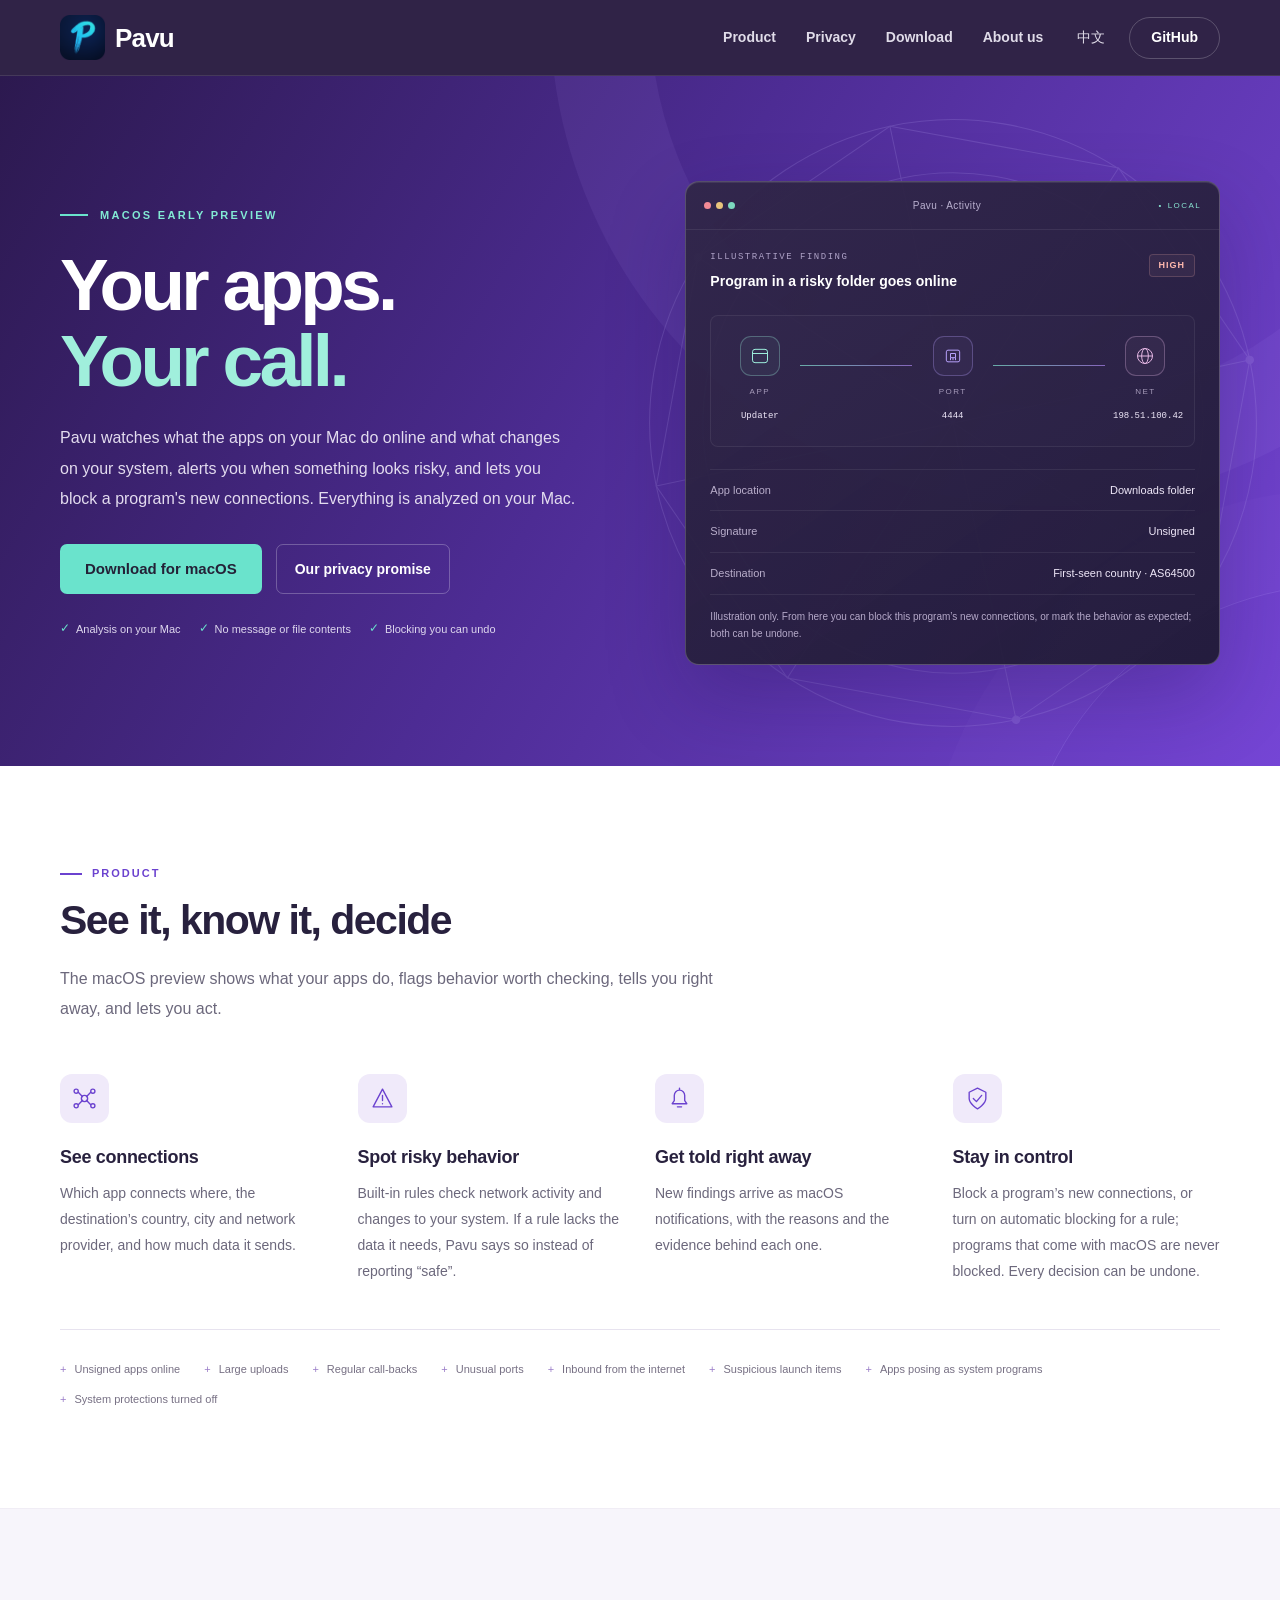
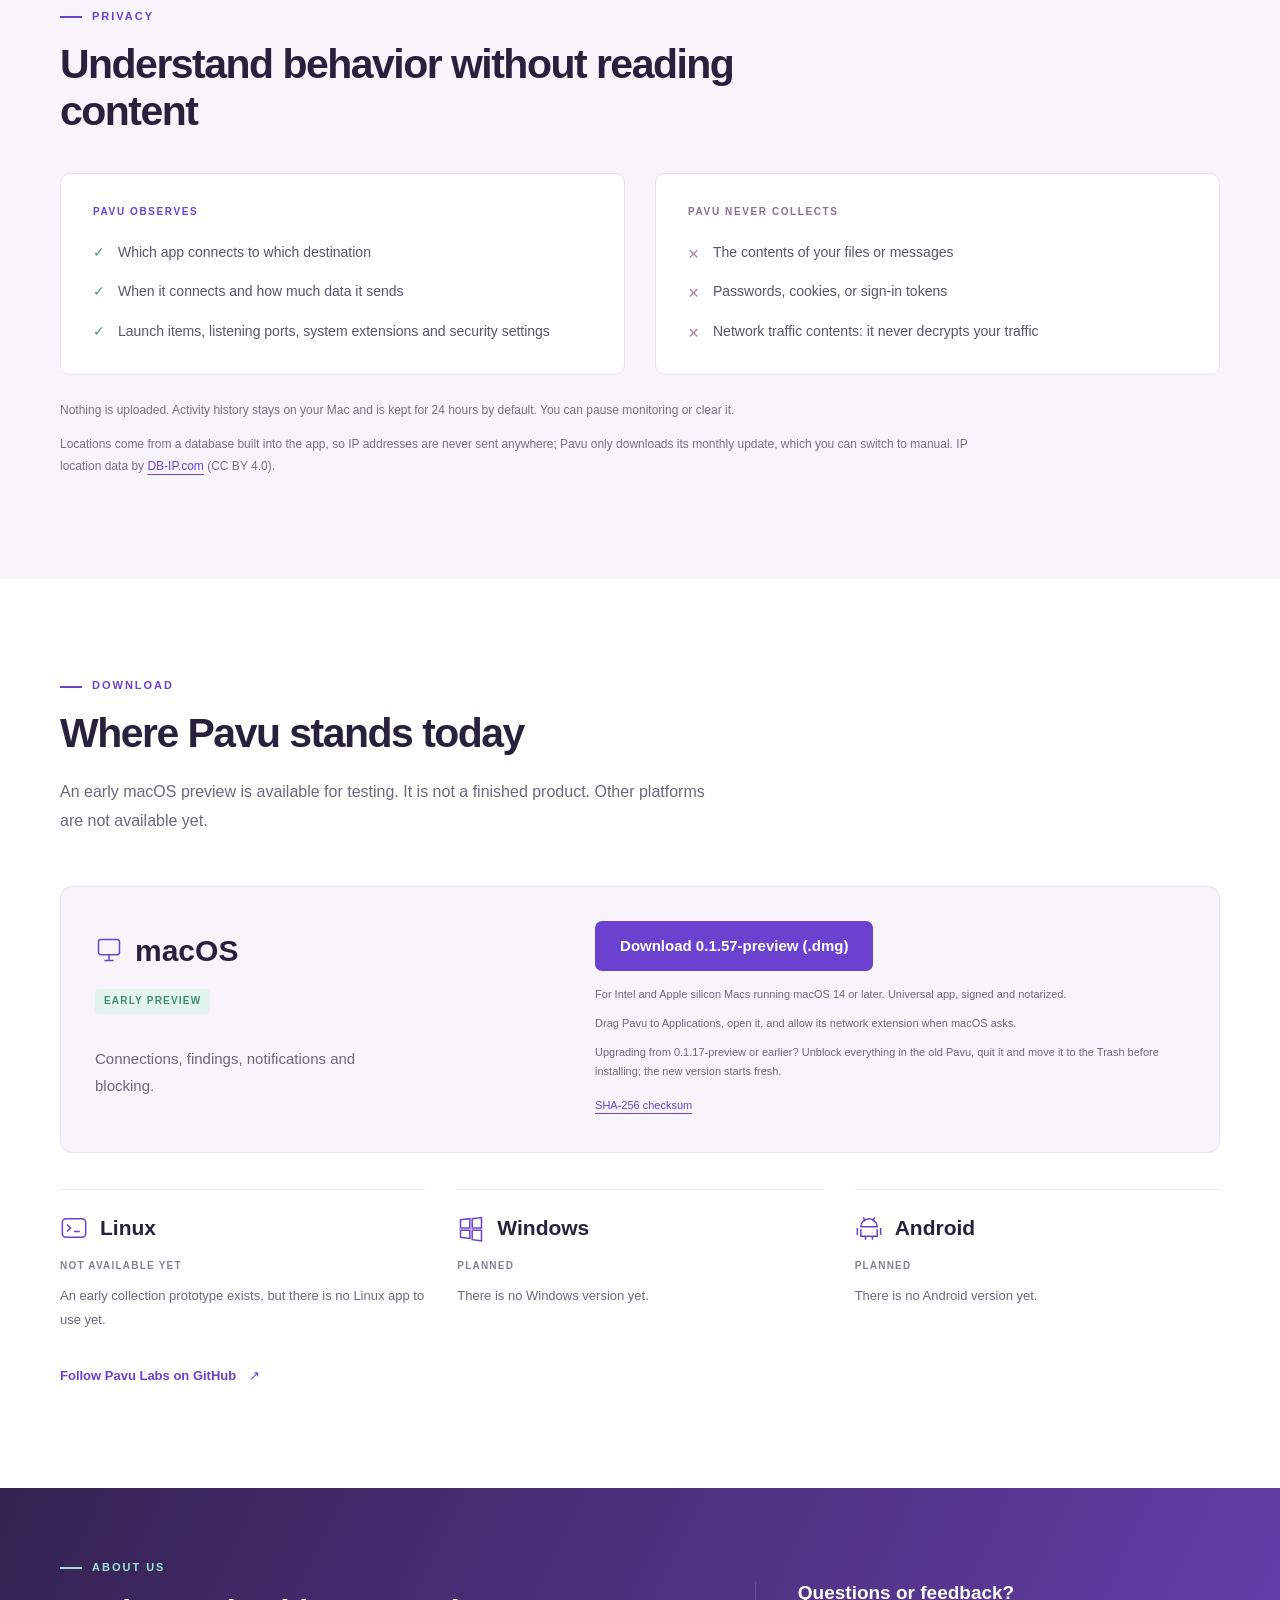
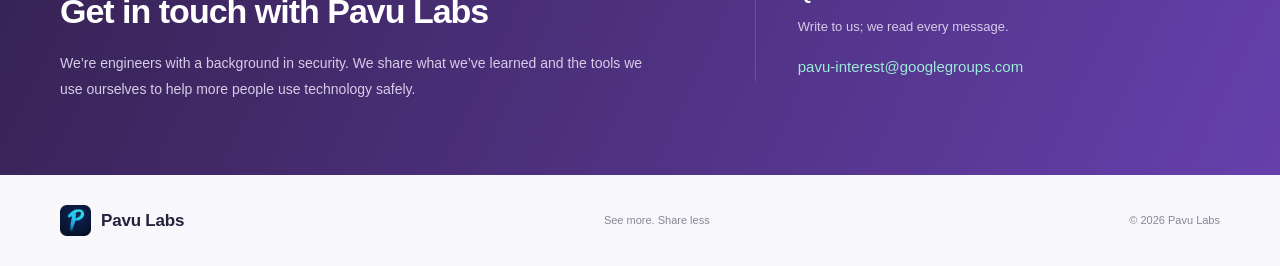
==== commit 8f6ed718: "feat: publish universal macOS download for Intel and Apple silicon" ====
--- a/beta/index.html
+++ b/beta/index.html
@@ -14,7 +14,7 @@
     <meta property="og:url" content="https://pavu.org/" />
     <link rel="icon" type="image/png" href="../assets/pavu-brush-favicon.png" />
     <link rel="stylesheet" href="styles.css?v=20261101" />
-    <script defer src="app.js?v=20261101"></script>
+    <script defer src="app.js?v=20261101.1"></script>
   </head>
   <body>
     <a class="skip-link" href="#main" data-en="Skip to content" data-zh="跳到正文">Skip to content</a>
@@ -197,11 +197,11 @@
             <strong data-en="Early preview" data-zh="早期预览版">Early preview</strong>
             <p data-en="Connections, findings, notifications and blocking." data-zh="联网活动、风险发现、通知和阻断。">Connections, findings, notifications and blocking.</p>
             <div class="platform-download">
-              <a class="button button-small" href="../downloads/Pavu-0.1.21-preview-arm64.dmg" download data-en="Download 0.1.21-preview (.dmg)" data-zh="下载 0.1.21-preview（.dmg）">Download 0.1.21-preview (.dmg)</a>
-              <p data-en="For Apple silicon (arm64) Macs running macOS 14 or later. Signed and notarized." data-zh="适用于搭载 Apple 芯片（arm64）、运行 macOS 14 或更高版本的 Mac。已签名并通过 Apple 公证。">For Apple silicon (arm64) Macs running macOS 14 or later. Signed and notarized.</p>
+              <a class="button button-small" href="../downloads/Pavu-0.1.57-preview-universal.dmg" download data-en="Download 0.1.57-preview (.dmg)" data-zh="下载 0.1.57-preview（.dmg）">Download 0.1.57-preview (.dmg)</a>
+              <p data-en="For Intel and Apple silicon Macs running macOS 14 or later. Universal app, signed and notarized." data-zh="同时支持 Intel 和 Apple 芯片的 Mac，需运行 macOS 14 或更高版本。通用安装包，已签名并通过 Apple 公证。">For Intel and Apple silicon Macs running macOS 14 or later. Universal app, signed and notarized.</p>
               <p data-en="Drag Pavu to Applications, open it, and allow its network extension when macOS asks." data-zh="将 Pavu 拖到“应用程序”文件夹后打开，并在 macOS 提示时允许它的网络扩展。">Drag Pavu to Applications, open it, and allow its network extension when macOS asks.</p>
               <p data-en="Upgrading from 0.1.17-preview or earlier? Unblock everything in the old Pavu, quit it and move it to the Trash before installing; the new version starts fresh." data-zh="从 0.1.17-preview 或更早版本升级：安装前先在旧版 Pavu 中解除所有阻断，退出后将其移到废纸篓；新版不会沿用旧版的数据和设置。">Upgrading from 0.1.17-preview or earlier? Unblock everything in the old Pavu, quit it and move it to the Trash before installing; the new version starts fresh.</p>
-              <a class="text-link" href="../downloads/Pavu-0.1.21-preview-arm64.dmg.sha256" data-en="SHA-256 checksum" data-zh="SHA-256 校验值">SHA-256 checksum</a>
+              <a class="text-link" href="../downloads/Pavu-0.1.57-preview-universal.dmg.sha256" data-en="SHA-256 checksum" data-zh="SHA-256 校验值">SHA-256 checksum</a>
             </div>
           </article>
           <article>
